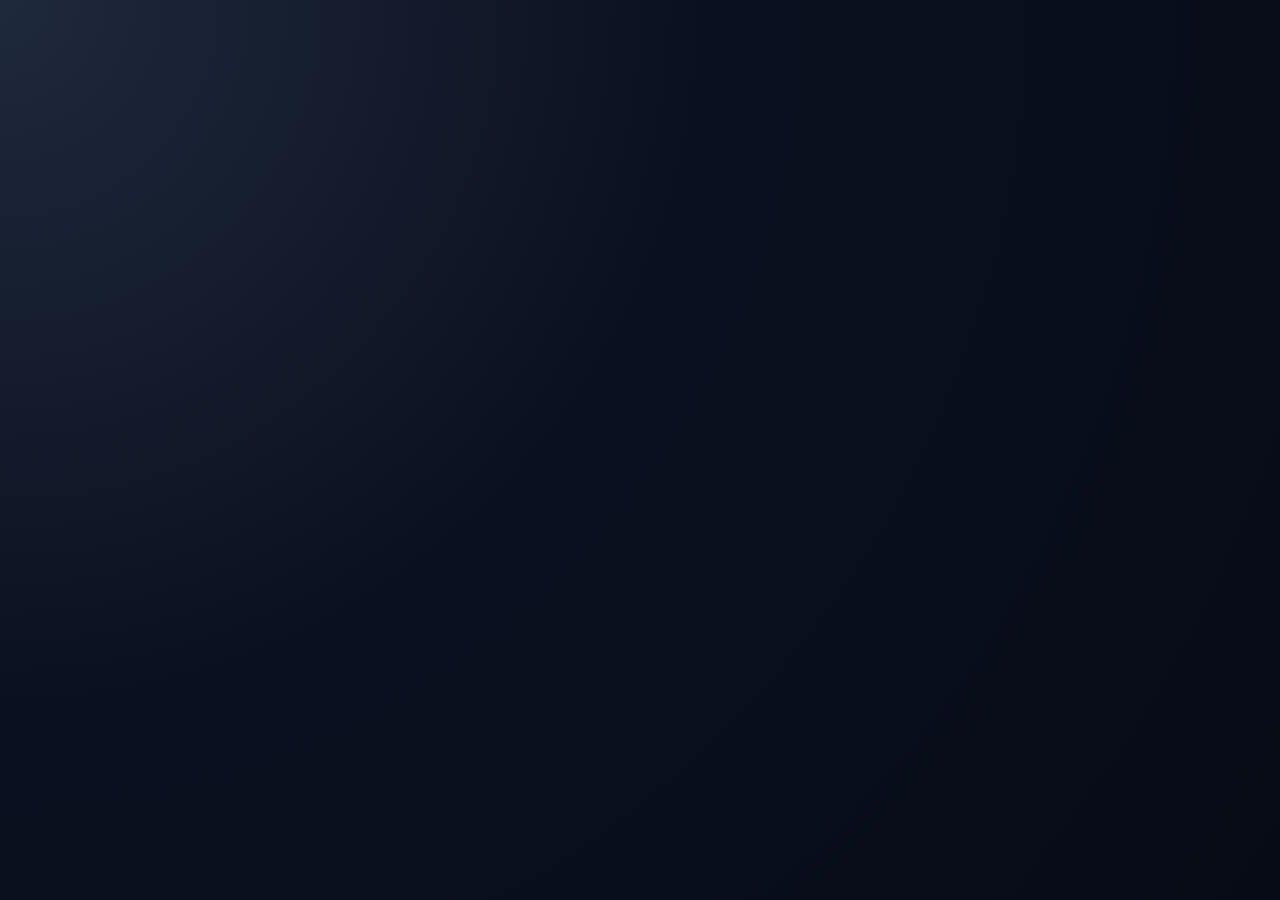
==== index.html @ 13d4f0c8 "Update index.html" ====
<!DOCTYPE html>
<html lang="en">
<head>
    <meta charset="UTF-8">
    <meta name="viewport" content="width=device-width, initial-scale=1.0">

    <title>Ethiopian Salary Calculator</title>

    <meta
        name="description"
        content="Calculate Ethiopian salary tax, deductions and estimated take-home pay."
    >

    <style>
        * {
            box-sizing: border-box;
            margin: 0;
            padding: 0;
        }

        :root {
            --primary: #123c69;
            --primary-dark: #0b2948;
            --accent: #16a085;
            --background: #f4f7fb;
            --card: #ffffff;
            --text: #172033;
            --muted: #6b7280;
            --border: #e5eaf0;
            --danger: #dc2626;
        }

        body {
            font-family:
                Inter,
                -apple-system,
                BlinkMacSystemFont,
                "Segoe UI",
                Arial,
                sans-serif;

            background: var(--background);
            color: var(--text);
            min-height: 100vh;
        }

        /* HEADER */

        header {
            background:
                linear-gradient(
                    135deg,
                    var(--primary-dark),
                    var(--primary)
                );

            color: white;
            padding: 22px 20px;
        }

        .header-content {
            max-width: 1050px;
            margin: auto;

            display: flex;
            justify-content: space-between;
            align-items: center;
        }

        .brand {
            display: flex;
            align-items: center;
            gap: 12px;
        }

        .logo {
            width: 46px;
            height: 46px;

            background: rgba(255,255,255,0.15);
            border: 1px solid rgba(255,255,255,0.25);

            border-radius: 12px;

            display: flex;
            align-items: center;
            justify-content: center;

            font-size: 23px;
        }

        .brand h1 {
            font-size: 20px;
            font-weight: 700;
        }

        .brand p {
            font-size: 12px;
            opacity: 0.75;
            margin-top: 2px;
        }

        .country {
            font-size: 14px;
            opacity: 0.9;
        }

        /* HERO */

        .hero {
            max-width: 1050px;
            margin: 0 auto;
            padding: 48px 20px 25px;
        }

        .hero h2 {
            font-size: clamp(28px, 5vw, 44px);
            line-height: 1.1;
            margin-bottom: 14px;
            color: var(--primary-dark);
        }

        .hero p {
            max-width: 650px;
            color: var(--muted);
            font-size: 16px;
            line-height: 1.6;
        }

        /* MAIN */

        .main {
            max-width: 1050px;
            margin: 0 auto;
            padding: 10px 20px 50px;

            display: grid;
            grid-template-columns: 1fr 1fr;
            gap: 25px;
        }

        .card {
            background: var(--card);
            border: 1px solid var(--border);
            border-radius: 18px;

            padding: 28px;

            box-shadow:
                0 10px 30px rgba(18, 60, 105, 0.07);
        }

        .card-title {
            font-size: 20px;
            font-weight: 700;
            color: var(--primary-dark);
            margin-bottom: 6px;
        }

        .card-description {
            font-size: 13px;
            color: var(--muted);
            margin-bottom: 25px;
        }

        /* FORM */

        .field {
            margin-bottom: 19px;
        }

        label {
            display: block;
            font-size: 14px;
            font-weight: 600;
            margin-bottom: 8px;
        }

        .input-wrapper {
            position: relative;
        }

        input {
            width: 100%;
            padding: 15px 65px 15px 15px;

            border: 1px solid #d6dce5;
            border-radius: 10px;

            font-size: 16px;
            color: var(--text);

            outline: none;
            background: #fbfcfe;

            transition: 0.2s;
        }

        input:focus {
            border-color: var(--primary);

            box-shadow:
                0 0 0 3px rgba(18, 60, 105, 0.1);

            background: white;
        }

        .currency {
            position: absolute;
            right: 14px;
            top: 50%;

            transform: translateY(-50%);

            color: var(--muted);
            font-size: 13px;
            font-weight: 600;
        }

        /* BUTTONS */

        .button-group {
            display: flex;
            gap: 10px;
            margin-top: 25px;
        }

        button {
            border: none;
            border-radius: 10px;

            padding: 14px 18px;

            font-size: 15px;
            font-weight: 700;

            cursor: pointer;

            transition:
                transform 0.15s,
                box-shadow 0.15s,
                background 0.15s;
        }

        .calculate {
            flex: 1;
            background: var(--primary);
            color: white;

            box-shadow:
                0 5px 15px rgba(18, 60, 105, 0.2);
        }

        .calculate:hover {
            background: var(--primary-dark);
            transform: translateY(-1px);
        }

        .reset {
            background: #eef1f5;
            color: #374151;
        }

        .reset:hover {
            background: #e2e6eb;
        }

        /* RESULTS */

        .result-card {
            min-height: 100%;
        }

        .result-placeholder {
            min-height: 300px;

            display: flex;
            flex-direction: column;

            justify-content: center;
            align-items: center;

            text-align: center;

            color: var(--muted);
        }

        .placeholder-icon {
            width: 65px;
            height: 65px;

            border-radius: 50%;

            background: #eef4fa;

            display: flex;
            align-items: center;
            justify-content: center;

            font-size: 30px;

            margin-bottom: 15px;
        }

        .result-content {
            display: none;
        }

        .take-home {
            background:
                linear-gradient(
                    135deg,
                    #ecfdf5,
                    #f4fffb
                );

            border: 1px solid #c9f1df;

            border-radius: 14px;

            padding: 22px;

            margin-bottom: 22px;

            text-align: center;
        }

        .take-home-label {
            color: #087f5b;
            font-size: 13px;
            font-weight: 700;
            text-transform: uppercase;
            letter-spacing: 0.5px;
        }

        .take-home-value {
            color: #087f5b;
            font-size: clamp(30px, 5vw, 40px);
            font-weight: 800;

            margin-top: 7px;
        }

        .take-home-subtitle {
            color: #5b8b7b;
            font-size: 12px;
            margin-top: 5px;
        }

        .breakdown {
            border-top: 1px solid var(--border);
        }

        .row {
            display: flex;
            justify-content: space-between;
            gap: 15px;

            padding: 14px 0;

            border-bottom: 1px solid var(--border);

            font-size: 14px;
        }

        .row span:first-child {
            color: var(--muted);
        }

        .row strong {
            text-align: right;
        }

        .tax {
            color: #c2410c;
        }

        .deduction {
            color: #b91c1c;
        }

        /* TAX INFO */

        .tax-box {
            margin-top: 22px;

            padding: 17px;

            background: #f5f8fc;

            border-radius: 12px;

            border: 1px solid var(--border);
        }

        .tax-box h3 {
            font-size: 14px;
            margin-bottom: 10px;
            color: var(--primary-dark);
        }

        .tax-box p {
            font-size: 12px;
            color: var(--muted);
            line-height: 1.6;
            margin-bottom: 5px;
        }

        /* ERROR */

        .error {
            display: none;

            background: #fef2f2;
            border: 1px solid #fecaca;

            color: var(--danger);

            padding: 12px;
            border-radius: 9px;

            margin-top: 15px;

            font-size: 13px;
        }

        /* FOOTER */

        footer {
            background: var(--primary-dark);
            color: white;

            padding: 30px 20px;

            text-align: center;
        }

        footer strong {
            font-size: 15px;
        }

        footer p {
            color: rgba(255,255,255,0.65);
            font-size: 12px;
            margin-top: 7px;
        }

        .disclaimer {
            max-width: 700px;
            margin: 15px auto 0;

            font-size: 11px;
            color: rgba(255,255,255,0.5);
            line-height: 1.5;
        }

        /* RESPONSIVE */

        @media (max-width: 760px) {

            .header-content {
                align-items: flex-start;
            }

            .country {
                display: none;
            }

            .hero {
                padding-top: 35px;
            }

            .main {
                grid-template-columns: 1fr;
            }

            .card {
                padding: 22px;
            }
        }

        @media (max-width: 450px) {

            .brand h1 {
                font-size: 17px;
            }

            .brand p {
                font-size: 11px;
            }

            .button-group {
                flex-direction: column;
            }

            .reset {
                width: 100%;
            }
        }

        /* ANIMATION */

        .result-content.show {
            animation: fadeIn 0.35s ease;
        }

        @keyframes fadeIn {
            from {
                opacity: 0;
                transform: translateY(8px);
            }

            to {
                opacity: 1;
                transform: translateY(0);
            }
        }

/* ===== DARK MODERN DESIGN ===== */

:root {
    --primary: #6366f1;
    --primary-dark: #4f46e5;
    --accent: #22c55e;
    --background: #0b1020;
    --card: #151b2e;
    --text: #f8fafc;
    --muted: #94a3b8;
    --border: #29324a;
    --danger: #f87171;
}

body {
    background:
        radial-gradient(circle at top left, #1e293b 0, #0b1020 45%, #070b16 100%);
    color: var(--text);
}

header {
    background: rgba(10, 15, 30, 0.9);
    border-bottom: 1px solid #29324a;
    backdrop-filter: blur(12px);
}

.logo {
    background: linear-gradient(135deg, #6366f1, #22c55e);
    border: none;
    box-shadow: 0 8px 25px rgba(99, 102, 241, 0.3);
}

.hero h2 {
    color: #f8fafc;
}

.hero p {
    color: #94a3b8;
}

.card {
    background: rgba(21, 27, 46, 0.92);
    border: 1px solid #29324a;
    box-shadow: 0 20px 50px rgba(0, 0, 0, 0.3);
    backdrop-filter: blur(12px);
}

.card-title {
    color: #f8fafc;
}

.card-description {
    color: #94a3b8;
}

label {
    color: #e2e8f0;
}

input {
    background: #0f172a;
    color: #f8fafc;
    border: 1px solid #334155;
}

input::placeholder {
    color: #64748b;
}

input:focus {
    background: #111827;
    border-color: #6366f1;
    box-shadow: 0 0 0 3px rgba(99, 102, 241, 0.2);
}

.currency {
    color: #94a3b8;
}

.calculate {
    background: linear-gradient(135deg, #6366f1, #4f46e5);
    box-shadow: 0 8px 25px rgba(99, 102, 241, 0.3);
}

.calculate:hover {
    background: linear-gradient(135deg, #818cf8, #6366f1);
}

.reset {
    background: #252d42;
    color: #e2e8f0;
}

.reset:hover {
    background: #334155;
}

.placeholder-icon {
    background: #202941;
}

.result-placeholder {
    color: #94a3b8;
}

.take-home {
    background: linear-gradient(135deg, #052e1a, #0f3d2a);
    border: 1px solid #166534;
}

.take-home-label,
.take-home-value {
    color: #4ade80;
}

.take-home-subtitle {
    color: #86efac;
}

.breakdown {
    border-color: #29324a;
}

.row {
    border-color: #29324a;
}

.row span:first-child {
    color: #94a3b8;
}

.row strong {
    color: #f8fafc;
}

.tax {
    color: #fb923c;
}

.deduction {
    color: #f87171;
}

.tax-box {
    background: #0f172a;
    border-color: #29324a;
}

.tax-box h3 {
    color: #e2e8f0;
}

.tax-box p {
    color: #94a3b8;
}

footer {
    background: #070b16;
    border-top: 1px solid #29324a;
}

footer p {
    color: #64748b;
}

.disclaimer {
    color: #475569;
}</head>

<body>

<header>

    <div class="header-content">

        <div class="brand">

            <div class="logo">
                🇪🇹
            </div>

            <div>
                <h1>Ethiopian Salary Calculator</h1>
                <p>Understand your salary. Know your take-home pay.</p>
            </div>

        </div>

        <div class="country">
            Ethiopia • ETB
        </div>

    </div>

</header>


<section class="hero">

    <h2>
        Calculate your<br>
        take-home salary.
    </h2>

    <p>
        Enter your monthly salary and deductions to estimate
        your Ethiopian employment income tax and net salary.
    </p>

</section>


<main class="main">

    <!-- CALCULATOR -->

    <section class="card">

        <div class="card-title">
            Salary details
        </div>

        <div class="card-description">
            Enter your monthly income below.
        </div>


        <div class="field">

            <label for="salary">
                Gross monthly salary
            </label>

            <div class="input-wrapper">

                <input
                    id="salary"
                    type="number"
                    min="0"
                    step="0.01"
                    placeholder="e.g. 12,000"
                >

                <span class="currency">
                    ETB
                </span>

            </div>

        </div>


        <div class="field">

            <label for="otherIncome">
                Other taxable income
            </label>

            <div class="input-wrapper">

                <input
                    id="otherIncome"
                    type="number"
                    min="0"
                    step="0.01"
                    placeholder="e.g. 0"
                >

                <span class="currency">
                    ETB
                </span>

            </div>

        </div>


        <div class="field">

            <label for="otherDeductions">
                Other deductions
            </label>

            <div class="input-wrapper">

                <input
                    id="otherDeductions"
                    type="number"
                    min="0"
                    step="0.01"
                    placeholder="e.g. 500"
                >

                <span class="currency">
                    ETB
                </span>

            </div>

        </div>


        <div class="error" id="error">
            Please enter valid amounts. Values cannot be negative.
        </div>


        <div class="button-group">

            <button
                class="calculate"
                onclick="calculateSalary()"
            >
                Calculate salary
            </button>

            <button
                class="reset"
                onclick="resetCalculator()"
            >
                Reset
            </button>

        </div>

    </section>


    <!-- RESULTS -->

    <section class="card result-card">

        <div class="card-title">
            Your results
        </div>

        <div class="card-description">
            Your estimated monthly salary breakdown.
        </div>


        <div
            class="result-placeholder"
            id="placeholder"
        >

            <div class="placeholder-icon">
                🧮
            </div>

            <strong>
                Your results will appear here
            </strong>

            <p style="font-size:13px; margin-top:6px;">
                Enter your salary and click Calculate.
            </p>

        </div>


        <div
            class="result-content"
            id="result"
        >

            <div class="take-home">

                <div class="take-home-label">
                    Estimated take-home salary
                </div>

                <div
                    class="take-home-value"
                    id="takeHome"
                >
                    0.00 ETB
                </div>

                <div class="take-home-subtitle">
                    Amount after estimated tax and deductions
                </div>

            </div>


            <div class="breakdown">

                <div class="row">
                    <span>Gross salary</span>
                    <strong id="grossResult">
                        0.00 ETB
                    </strong>
                </div>

                <div class="row">
                    <span>Other taxable income</span>
                    <strong id="otherIncomeResult">
                        0.00 ETB
                    </strong>
                </div>

                <div class="row">
                    <span>Total taxable income</span>
                    <strong id="taxableResult">
                        0.00 ETB
                    </strong>
                </div>

                <div class="row">
                    <span>Income tax</span>
                    <strong
                        class="tax"
                        id="taxResult"
                    >
                        0.00 ETB
                    </strong>
                </div>

                <div class="row">
                    <span>Other deductions</span>
                    <strong
                        class="deduction"
                        id="otherDeductionsResult"
                    >
                        0.00 ETB
                    </strong>
                </div>

                <div class="row">
                    <span>Total deductions</span>
                    <strong
                        class="deduction"
                        id="totalDeductionsResult"
                    >
                        0.00 ETB
                    </strong>
                </div>

            </div>


            <div class="tax-box">

                <h3>
                    Tax calculation
                </h3>

                <p id="taxBracket">
                    Tax bracket: -
                </p>

                <p id="taxRate">
                    Marginal tax rate: -
                </p>

                <p id="taxFormula">
                    Formula: -
                </p>

            </div>

        </div>

    </section>

</main>


<footer>

    <strong>
        🇪🇹 Ethiopian Salary Calculator
    </strong>

    <p>
        A simple tool for understanding your estimated salary.
    </p>

    <div class="disclaimer">
        This calculator provides an estimate for informational purposes.
        Actual payroll calculations may vary depending on applicable
        employment, tax, pension and other deductions.
    </div>

</footer>


<script>

function calculateSalary() {

    const salary =
        Number(document.getElementById("salary").value);

    const otherIncome =
        Number(document.getElementById("otherIncome").value || 0);

    const otherDeductions =
        Number(document.getElementById("otherDeductions").value || 0);


    if (
        !Number.isFinite(salary) ||
        !Number.isFinite(otherIncome) ||
        !Number.isFinite(otherDeductions) ||
        salary < 0 ||
        otherIncome < 0 ||
        otherDeductions < 0
    ) {

        document.getElementById("error").style.display = "block";

        return;
    }


    document.getElementById("error").style.display = "none";


    const taxableIncome =
        salary + otherIncome;


    const taxDetails =
        calculateEthiopianTax(taxableIncome);


    const tax =
        taxDetails.tax;


    const totalDeductions =
        tax + otherDeductions;


    const takeHome =
        taxableIncome - totalDeductions;


    document.getElementById("grossResult").textContent =
        formatETB(salary);

    document.getElementById("otherIncomeResult").textContent =
        formatETB(otherIncome);

    document.getElementById("taxableResult").textContent =
        formatETB(taxableIncome);

    document.getElementById("taxResult").textContent =
        formatETB(tax);

    document.getElementById("otherDeductionsResult").textContent =
        formatETB(otherDeductions);

    document.getElementById("totalDeductionsResult").textContent =
        formatETB(totalDeductions);

    document.getElementById("takeHome").textContent =
        formatETB(takeHome);


    document.getElementById("taxBracket").textContent =
        "Tax bracket: " + taxDetails.bracket;

    document.getElementById("taxRate").textContent =
        "Marginal tax rate: " + taxDetails.rate + "%";

    document.getElementById("taxFormula").textContent =
        "Formula: " + taxDetails.formula;


    document.getElementById("placeholder").style.display =
        "none";


    const result =
        document.getElementById("result");

    result.style.display = "block";

    result.classList.remove("show");

    void result.offsetWidth;

    result.classList.add("show");
}


function resetCalculator() {

    document.getElementById("salary").value = "";

    document.getElementById("otherIncome").value = "";

    document.getElementById("otherDeductions").value = "";

    document.getElementById("error").style.display = "none";

    document.getElementById("result").style.display = "none";

    document.getElementById("placeholder").style.display =
        "flex";
}


function calculateEthiopianTax(income) {

    let tax = 0;
    let rate = 0;
    let deduction = 0;
    let bracket = "";


    if (income <= 2000) {

        rate = 0;
        deduction = 0;
        bracket = "0 – 2,000 ETB";

    }

    else if (income <= 4000) {

        rate = 15;
        deduction = 300;
        bracket = "2,001 – 4,000 ETB";

    }

    else if (income <= 7000) {

        rate = 20;
        deduction = 500;
        bracket = "4,001 – 7,000 ETB";

    }

    else if (income <= 10000) {

        rate = 25;
        deduction = 850;
        bracket = "7,001 – 10,000 ETB";

    }

    else if (income <= 14000) {

        rate = 30;
        deduction = 1350;
        bracket = "10,001 – 14,000 ETB";

    }

    else {

        rate = 35;
        deduction = 2050;
        bracket = "Over 14,000 ETB";

    }


    tax =
        (income * rate / 100) - deduction;


    if (tax < 0) {
        tax = 0;
    }


    const formula =
        income.toFixed(2) +
        " × " +
        rate +
        "% - " +
        deduction.toFixed(2) +
        " = " +
        tax.toFixed(2) +
        " ETB";


    return {
        tax,
        rate,
        deduction,
        bracket,
        formula
    };
}


function formatETB(amount) {

    return amount.toLocaleString("en-US", {
        minimumFractionDigits: 2,
        maximumFractionDigits: 2
    }) + " ETB";

}

</script>

</body>
</html>
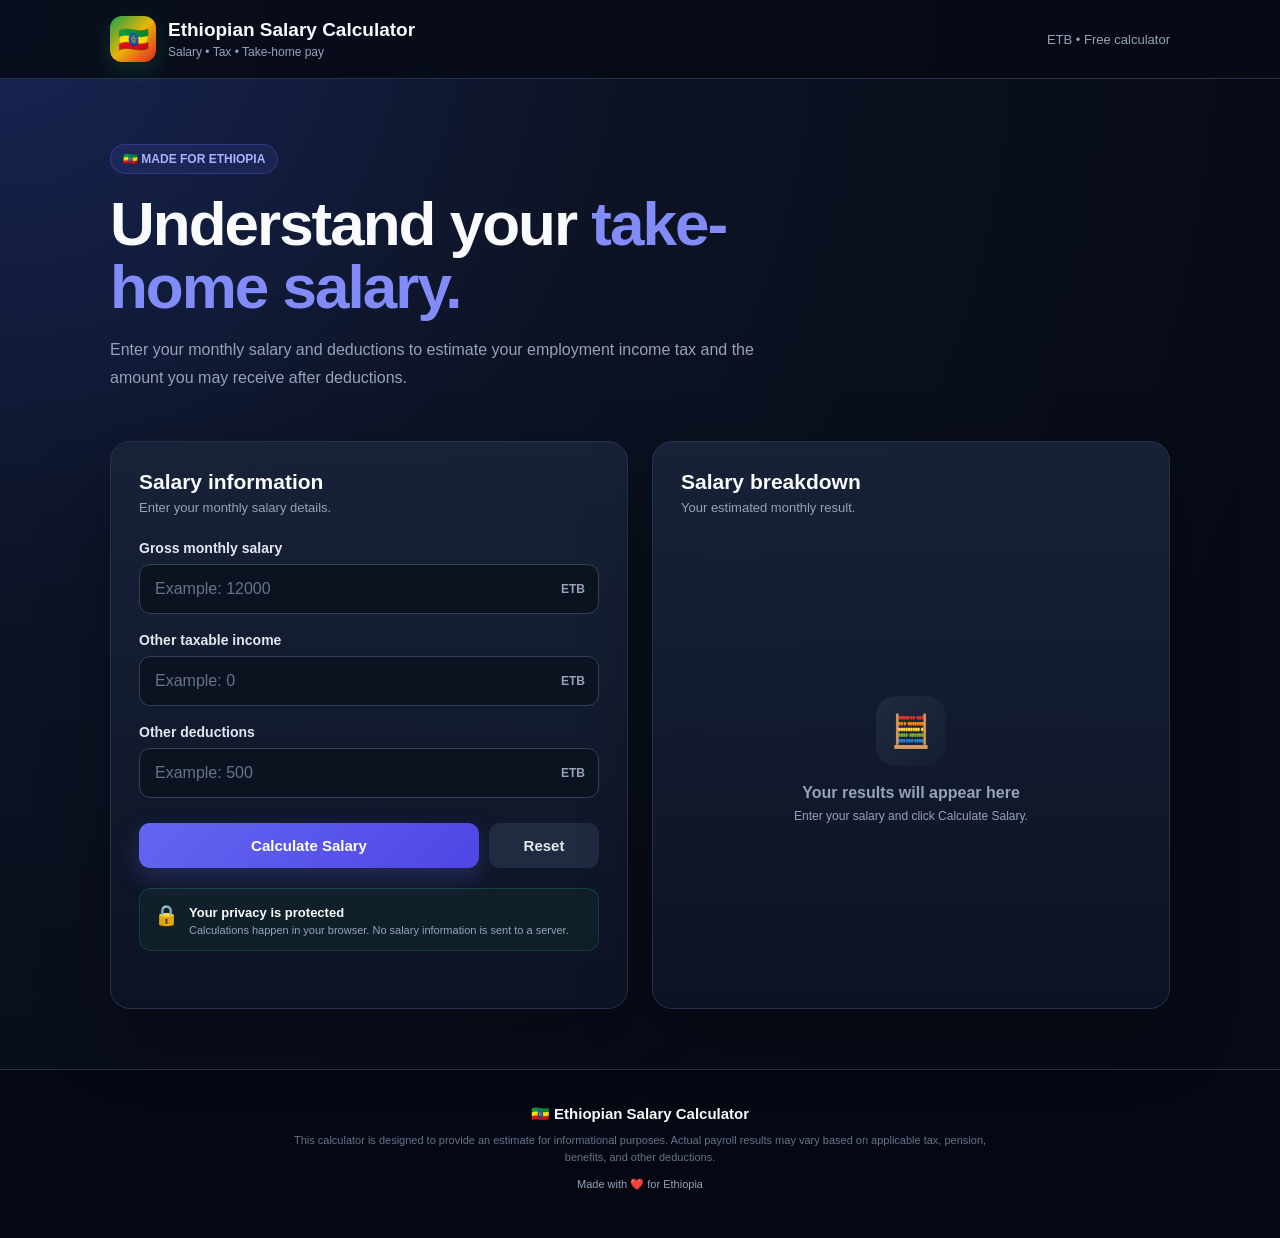
==== commit b35f172d: "Update index.html" ====
--- a/index.html
+++ b/index.html
@@ -8,10 +8,14 @@
 
     <meta
         name="description"
-        content="Calculate Ethiopian salary tax, deductions and estimated take-home pay."
+        content="Professional Ethiopian salary calculator for estimating income tax and take-home salary."
     >
 
     <style>
+        /* =========================
+           DARK MODERN DESIGN
+           ========================= */
+
         * {
             box-sizing: border-box;
             margin: 0;
@@ -19,48 +23,63 @@
         }
 
         :root {
-            --primary: #123c69;
-            --primary-dark: #0b2948;
-            --accent: #16a085;
-            --background: #f4f7fb;
-            --card: #ffffff;
-            --text: #172033;
-            --muted: #6b7280;
-            --border: #e5eaf0;
-            --danger: #dc2626;
+            --bg: #070b16;
+            --bg2: #0d1324;
+            --card: #121a2b;
+            --card2: #182238;
+            --border: #26324a;
+            --text: #f8fafc;
+            --muted: #94a3b8;
+            --primary: #6366f1;
+            --primary-hover: #818cf8;
+            --green: #22c55e;
+            --green-dark: #14532d;
+            --red: #f87171;
+            --orange: #fb923c;
+        }
+
+        html {
+            scroll-behavior: smooth;
         }
 
         body {
+            min-height: 100vh;
             font-family:
                 Inter,
-                -apple-system,
-                BlinkMacSystemFont,
-                "Segoe UI",
                 Arial,
+                Helvetica,
                 sans-serif;
 
-            background: var(--background);
             color: var(--text);
-            min-height: 100vh;
-        }
-
-        /* HEADER */
+
+            background:
+                radial-gradient(
+                    circle at top left,
+                    #172554 0%,
+                    var(--bg2) 35%,
+                    var(--bg) 75%
+                );
+        }
+
+        /* =========================
+           HEADER
+           ========================= */
 
         header {
-            background:
-                linear-gradient(
-                    135deg,
-                    var(--primary-dark),
-                    var(--primary)
-                );
-
-            color: white;
-            padding: 22px 20px;
-        }
-
-        .header-content {
-            max-width: 1050px;
+            position: sticky;
+            top: 0;
+            z-index: 1000;
+
+            background: rgba(7, 11, 22, 0.88);
+            backdrop-filter: blur(15px);
+
+            border-bottom: 1px solid var(--border);
+        }
+
+        .nav {
+            max-width: 1100px;
             margin: auto;
+            padding: 16px 20px;
 
             display: flex;
             justify-content: space-between;
@@ -73,279 +92,392 @@
             gap: 12px;
         }
 
-        .logo {
+        .flag {
             width: 46px;
             height: 46px;
 
-            background: rgba(255,255,255,0.15);
-            border: 1px solid rgba(255,255,255,0.25);
-
             border-radius: 12px;
 
             display: flex;
-            align-items: center;
-            justify-content: center;
-
-            font-size: 23px;
-        }
-
-        .brand h1 {
-            font-size: 20px;
-            font-weight: 700;
-        }
-
-        .brand p {
-            font-size: 12px;
-            opacity: 0.75;
-            margin-top: 2px;
-        }
-
-        .country {
-            font-size: 14px;
-            opacity: 0.9;
-        }
-
-        /* HERO */
-
-        .hero {
-            max-width: 1050px;
-            margin: 0 auto;
-            padding: 48px 20px 25px;
-        }
-
-        .hero h2 {
-            font-size: clamp(28px, 5vw, 44px);
-            line-height: 1.1;
-            margin-bottom: 14px;
-            color: var(--primary-dark);
-        }
-
-        .hero p {
-            max-width: 650px;
-            color: var(--muted);
-            font-size: 16px;
-            line-height: 1.6;
-        }
-
-        /* MAIN */
-
-        .main {
-            max-width: 1050px;
-            margin: 0 auto;
-            padding: 10px 20px 50px;
-
-            display: grid;
-            grid-template-columns: 1fr 1fr;
-            gap: 25px;
-        }
-
-        .card {
-            background: var(--card);
-            border: 1px solid var(--border);
-            border-radius: 18px;
-
-            padding: 28px;
-
-            box-shadow:
-                0 10px 30px rgba(18, 60, 105, 0.07);
-        }
-
-        .card-title {
-            font-size: 20px;
-            font-weight: 700;
-            color: var(--primary-dark);
-            margin-bottom: 6px;
-        }
-
-        .card-description {
-            font-size: 13px;
-            color: var(--muted);
-            margin-bottom: 25px;
-        }
-
-        /* FORM */
-
-        .field {
-            margin-bottom: 19px;
-        }
-
-        label {
-            display: block;
-            font-size: 14px;
-            font-weight: 600;
-            margin-bottom: 8px;
-        }
-
-        .input-wrapper {
-            position: relative;
-        }
-
-        input {
-            width: 100%;
-            padding: 15px 65px 15px 15px;
-
-            border: 1px solid #d6dce5;
-            border-radius: 10px;
-
-            font-size: 16px;
-            color: var(--text);
-
-            outline: none;
-            background: #fbfcfe;
-
-            transition: 0.2s;
-        }
-
-        input:focus {
-            border-color: var(--primary);
-
-            box-shadow:
-                0 0 0 3px rgba(18, 60, 105, 0.1);
-
-            background: white;
-        }
-
-        .currency {
-            position: absolute;
-            right: 14px;
-            top: 50%;
-
-            transform: translateY(-50%);
-
-            color: var(--muted);
-            font-size: 13px;
-            font-weight: 600;
-        }
-
-        /* BUTTONS */
-
-        .button-group {
-            display: flex;
-            gap: 10px;
-            margin-top: 25px;
-        }
-
-        button {
-            border: none;
-            border-radius: 10px;
-
-            padding: 14px 18px;
-
-            font-size: 15px;
-            font-weight: 700;
-
-            cursor: pointer;
-
-            transition:
-                transform 0.15s,
-                box-shadow 0.15s,
-                background 0.15s;
-        }
-
-        .calculate {
-            flex: 1;
-            background: var(--primary);
-            color: white;
-
-            box-shadow:
-                0 5px 15px rgba(18, 60, 105, 0.2);
-        }
-
-        .calculate:hover {
-            background: var(--primary-dark);
-            transform: translateY(-1px);
-        }
-
-        .reset {
-            background: #eef1f5;
-            color: #374151;
-        }
-
-        .reset:hover {
-            background: #e2e6eb;
-        }
-
-        /* RESULTS */
-
-        .result-card {
-            min-height: 100%;
-        }
-
-        .result-placeholder {
-            min-height: 300px;
-
-            display: flex;
-            flex-direction: column;
-
             justify-content: center;
             align-items: center;
 
-            text-align: center;
-
-            color: var(--muted);
-        }
-
-        .placeholder-icon {
-            width: 65px;
-            height: 65px;
-
-            border-radius: 50%;
-
-            background: #eef4fa;
-
-            display: flex;
-            align-items: center;
-            justify-content: center;
-
-            font-size: 30px;
-
-            margin-bottom: 15px;
-        }
-
-        .result-content {
-            display: none;
-        }
-
-        .take-home {
+            font-size: 25px;
+
             background:
                 linear-gradient(
                     135deg,
-                    #ecfdf5,
-                    #f4fffb
+                    #16a34a,
+                    #eab308,
+                    #dc2626
                 );
 
-            border: 1px solid #c9f1df;
-
-            border-radius: 14px;
-
-            padding: 22px;
+            box-shadow:
+                0 8px 25px rgba(34, 197, 94, 0.2);
+        }
+
+        .brand h1 {
+            font-size: 19px;
+            line-height: 1.2;
+        }
+
+        .brand p {
+            color: var(--muted);
+            font-size: 12px;
+            margin-top: 3px;
+        }
+
+        .nav-label {
+            color: var(--muted);
+            font-size: 13px;
+        }
+
+        /* =========================
+           HERO
+           ========================= */
+
+        .hero {
+            max-width: 1100px;
+            margin: auto;
+            padding: 65px 20px 35px;
+        }
+
+        .badge {
+            display: inline-block;
+
+            padding: 7px 12px;
+
+            border-radius: 999px;
+
+            background: rgba(99, 102, 241, 0.12);
+            border: 1px solid rgba(99, 102, 241, 0.3);
+
+            color: #a5b4fc;
+
+            font-size: 12px;
+            font-weight: 700;
+
+            margin-bottom: 18px;
+        }
+
+        .hero h2 {
+            max-width: 700px;
+
+            font-size: clamp(35px, 6vw, 62px);
+            line-height: 1.02;
+
+            letter-spacing: -2px;
+        }
+
+        .hero h2 span {
+            color: #818cf8;
+        }
+
+        .hero p {
+            max-width: 650px;
+
+            color: var(--muted);
+
+            font-size: 16px;
+            line-height: 1.7;
+
+            margin-top: 18px;
+        }
+
+        /* =========================
+           MAIN
+           ========================= */
+
+        .container {
+            max-width: 1100px;
+            margin: auto;
+            padding: 15px 20px 60px;
+
+            display: grid;
+            grid-template-columns: 1fr 1fr;
+
+            gap: 24px;
+        }
+
+        .card {
+            background:
+                linear-gradient(
+                    180deg,
+                    rgba(24, 34, 56, 0.96),
+                    rgba(13, 19, 36, 0.96)
+                );
+
+            border: 1px solid var(--border);
+
+            border-radius: 20px;
+
+            padding: 28px;
+
+            box-shadow:
+                0 25px 70px rgba(0, 0, 0, 0.3);
+        }
+
+        .card-header {
+            margin-bottom: 25px;
+        }
+
+        .card-header h3 {
+            font-size: 21px;
+        }
+
+        .card-header p {
+            color: var(--muted);
+            font-size: 13px;
+            margin-top: 6px;
+        }
+
+        /* =========================
+           FORM
+           ========================= */
+
+        .field {
+            margin-bottom: 18px;
+        }
+
+        label {
+            display: block;
+
+            color: #e2e8f0;
+
+            font-size: 14px;
+            font-weight: 700;
+
+            margin-bottom: 8px;
+        }
+
+        .input-box {
+            position: relative;
+        }
+
+        input {
+            width: 100%;
+
+            padding: 15px 60px 15px 15px;
+
+            border-radius: 11px;
+
+            border: 1px solid #334155;
+
+            background: #0b1220;
+
+            color: white;
+
+            font-size: 16px;
+
+            outline: none;
+
+            transition: 0.2s;
+        }
+
+        input::placeholder {
+            color: #64748b;
+        }
+
+        input:focus {
+            border-color: var(--primary);
+
+            box-shadow:
+                0 0 0 4px rgba(99, 102, 241, 0.12);
+        }
+
+        .currency {
+            position: absolute;
+
+            right: 14px;
+            top: 50%;
+
+            transform: translateY(-50%);
+
+            color: #94a3b8;
+
+            font-size: 12px;
+            font-weight: 700;
+        }
+
+        /* =========================
+           BUTTONS
+           ========================= */
+
+        .buttons {
+            display: grid;
+            grid-template-columns: 1fr 110px;
+            gap: 10px;
+
+            margin-top: 25px;
+        }
+
+        button {
+            border: none;
+
+            border-radius: 11px;
+
+            padding: 14px;
+
+            font-size: 15px;
+            font-weight: 700;
+
+            cursor: pointer;
+
+            transition: 0.2s;
+        }
+
+        .calculate {
+            color: white;
+
+            background:
+                linear-gradient(
+                    135deg,
+                    #6366f1,
+                    #4f46e5
+                );
+
+            box-shadow:
+                0 10px 25px rgba(99, 102, 241, 0.25);
+        }
+
+        .calculate:hover {
+            transform: translateY(-2px);
+
+            background:
+                linear-gradient(
+                    135deg,
+                    #818cf8,
+                    #6366f1
+                );
+        }
+
+        .reset {
+            color: #e2e8f0;
+
+            background: #202a40;
+        }
+
+        .reset:hover {
+            background: #2d3953;
+        }
+
+        /* =========================
+           ERROR
+           ========================= */
+
+        .error {
+            display: none;
+
+            margin-top: 15px;
+
+            padding: 12px;
+
+            border-radius: 10px;
+
+            background: rgba(127, 29, 29, 0.25);
+
+            border: 1px solid #7f1d1d;
+
+            color: #fca5a5;
+
+            font-size: 13px;
+        }
+
+        /* =========================
+           RESULT AREA
+           ========================= */
+
+        .empty {
+            min-height: 440px;
+
+            display: flex;
+            flex-direction: column;
+
+            justify-content: center;
+            align-items: center;
+
+            text-align: center;
+
+            color: var(--muted);
+        }
+
+        .empty-icon {
+            width: 70px;
+            height: 70px;
+
+            border-radius: 20px;
+
+            background:
+                linear-gradient(
+                    135deg,
+                    #202a40,
+                    #151d31
+                );
+
+            display: flex;
+            justify-content: center;
+            align-items: center;
+
+            font-size: 32px;
+
+            margin-bottom: 18px;
+        }
+
+        .result {
+            display: none;
+        }
+
+        .take-home {
+            padding: 25px;
+
+            border-radius: 16px;
+
+            background:
+                linear-gradient(
+                    135deg,
+                    #052e1a,
+                    #0f3d2a
+                );
+
+            border: 1px solid #166534;
+
+            text-align: center;
 
             margin-bottom: 22px;
-
-            text-align: center;
         }
 
         .take-home-label {
-            color: #087f5b;
-            font-size: 13px;
-            font-weight: 700;
+            color: #86efac;
+
             text-transform: uppercase;
-            letter-spacing: 0.5px;
+
+            font-size: 12px;
+            font-weight: 800;
+
+            letter-spacing: 1px;
         }
 
         .take-home-value {
-            color: #087f5b;
-            font-size: clamp(30px, 5vw, 40px);
-            font-weight: 800;
-
-            margin-top: 7px;
-        }
-
-        .take-home-subtitle {
-            color: #5b8b7b;
+            color: #4ade80;
+
+            font-size: clamp(32px, 5vw, 45px);
+
+            font-weight: 900;
+
+            margin-top: 8px;
+        }
+
+        .take-home-note {
+            color: #86efac;
+
             font-size: 12px;
+
             margin-top: 5px;
         }
+
+        /* =========================
+           BREAKDOWN
+           ========================= */
 
         .breakdown {
             border-top: 1px solid var(--border);
@@ -363,7 +495,7 @@
             font-size: 14px;
         }
 
-        .row span:first-child {
+        .row span {
             color: var(--muted);
         }
 
@@ -372,853 +504,903 @@
         }
 
         .tax {
-            color: #c2410c;
+            color: var(--orange) !important;
         }
 
         .deduction {
-            color: #b91c1c;
-        }
-
-        /* TAX INFO */
-
-        .tax-box {
-            margin-top: 22px;
-
-            padding: 17px;
-
-            background: #f5f8fc;
+            color: var(--red) !important;
+        }
+
+        .total {
+            color: #a5b4fc !important;
+        }
+
+        /* =========================
+           TAX DETAILS
+           ========================= */
+
+        .tax-info {
+            margin-top: 20px;
+
+            padding: 18px;
+
+            border-radius: 14px;
+
+            background: #0b1220;
+
+            border: 1px solid var(--border);
+        }
+
+        .tax-info h4 {
+            margin-bottom: 12px;
+
+            font-size: 14px;
+        }
+
+        .tax-info p {
+            color: var(--muted);
+
+            font-size: 12px;
+
+            line-height: 1.7;
+
+            margin-bottom: 4px;
+        }
+
+        /* =========================
+           PRIVACY
+           ========================= */
+
+        .privacy {
+            margin-top: 20px;
+
+            padding: 14px;
 
             border-radius: 12px;
 
-            border: 1px solid var(--border);
-        }
-
-        .tax-box h3 {
-            font-size: 14px;
-            margin-bottom: 10px;
-            color: var(--primary-dark);
-        }
-
-        .tax-box p {
-            font-size: 12px;
+            background: rgba(34, 197, 94, 0.06);
+
+            border: 1px solid rgba(34, 197, 94, 0.2);
+
+            display: flex;
+            gap: 10px;
+        }
+
+        .privacy-icon {
+            font-size: 20px;
+        }
+
+        .privacy strong {
+            font-size: 13px;
+        }
+
+        .privacy p {
             color: var(--muted);
+
+            font-size: 11px;
+
+            margin-top: 3px;
+        }
+
+        /* =========================
+           FOOTER
+           ========================= */
+
+        footer {
+            border-top: 1px solid var(--border);
+
+            background: #050812;
+
+            text-align: center;
+
+            padding: 35px 20px;
+        }
+
+        footer h3 {
+            font-size: 15px;
+        }
+
+        footer p {
+            color: #64748b;
+
+            font-size: 11px;
+
+            max-width: 700px;
+
+            margin: 9px auto;
+
             line-height: 1.6;
-            margin-bottom: 5px;
-        }
-
-        /* ERROR */
-
-        .error {
-            display: none;
-
-            background: #fef2f2;
-            border: 1px solid #fecaca;
-
-            color: var(--danger);
-
-            padding: 12px;
-            border-radius: 9px;
-
-            margin-top: 15px;
-
-            font-size: 13px;
-        }
-
-        /* FOOTER */
-
-        footer {
-            background: var(--primary-dark);
-            color: white;
-
-            padding: 30px 20px;
-
-            text-align: center;
-        }
-
-        footer strong {
-            font-size: 15px;
-        }
-
-        footer p {
-            color: rgba(255,255,255,0.65);
-            font-size: 12px;
-            margin-top: 7px;
-        }
-
-        .disclaimer {
-            max-width: 700px;
-            margin: 15px auto 0;
-
-            font-size: 11px;
-            color: rgba(255,255,255,0.5);
-            line-height: 1.5;
-        }
-
-        /* RESPONSIVE */
-
-        @media (max-width: 760px) {
-
-            .header-content {
-                align-items: flex-start;
-            }
-
-            .country {
+        }
+
+        .made {
+            color: #94a3b8 !important;
+        }
+
+        /* =========================
+           MOBILE
+           ========================= */
+
+        @media (max-width: 800px) {
+
+            .container {
+                grid-template-columns: 1fr;
+            }
+
+            .hero {
+                padding-top: 45px;
+            }
+
+            .nav-label {
                 display: none;
             }
+        }
+
+        @media (max-width: 480px) {
+
+            .container {
+                padding: 10px 14px 40px;
+            }
 
             .hero {
-                padding-top: 35px;
-            }
-
-            .main {
+                padding: 40px 14px 25px;
+            }
+
+            .card {
+                padding: 21px;
+            }
+
+            .buttons {
                 grid-template-columns: 1fr;
-            }
-
-            .card {
-                padding: 22px;
-            }
-        }
-
-        @media (max-width: 450px) {
-
-            .brand h1 {
-                font-size: 17px;
-            }
-
-            .brand p {
-                font-size: 11px;
-            }
-
-            .button-group {
-                flex-direction: column;
             }
 
             .reset {
                 width: 100%;
             }
         }
-
-        /* ANIMATION */
-
-        .result-content.show {
-            animation: fadeIn 0.35s ease;
-        }
-
-        @keyframes fadeIn {
-            from {
-                opacity: 0;
-                transform: translateY(8px);
-            }
-
-            to {
-                opacity: 1;
-                transform: translateY(0);
-            }
-        }
-
-/* ===== DARK MODERN DESIGN ===== */
-
-:root {
-    --primary: #6366f1;
-    --primary-dark: #4f46e5;
-    --accent: #22c55e;
-    --background: #0b1020;
-    --card: #151b2e;
-    --text: #f8fafc;
-    --muted: #94a3b8;
-    --border: #29324a;
-    --danger: #f87171;
-}
-
-body {
-    background:
-        radial-gradient(circle at top left, #1e293b 0, #0b1020 45%, #070b16 100%);
-    color: var(--text);
-}
-
-header {
-    background: rgba(10, 15, 30, 0.9);
-    border-bottom: 1px solid #29324a;
-    backdrop-filter: blur(12px);
-}
-
-.logo {
-    background: linear-gradient(135deg, #6366f1, #22c55e);
-    border: none;
-    box-shadow: 0 8px 25px rgba(99, 102, 241, 0.3);
-}
-
-.hero h2 {
-    color: #f8fafc;
-}
-
-.hero p {
-    color: #94a3b8;
-}
-
-.card {
-    background: rgba(21, 27, 46, 0.92);
-    border: 1px solid #29324a;
-    box-shadow: 0 20px 50px rgba(0, 0, 0, 0.3);
-    backdrop-filter: blur(12px);
-}
-
-.card-title {
-    color: #f8fafc;
-}
-
-.card-description {
-    color: #94a3b8;
-}
-
-label {
-    color: #e2e8f0;
-}
-
-input {
-    background: #0f172a;
-    color: #f8fafc;
-    border: 1px solid #334155;
-}
-
-input::placeholder {
-    color: #64748b;
-}
-
-input:focus {
-    background: #111827;
-    border-color: #6366f1;
-    box-shadow: 0 0 0 3px rgba(99, 102, 241, 0.2);
-}
-
-.currency {
-    color: #94a3b8;
-}
-
-.calculate {
-    background: linear-gradient(135deg, #6366f1, #4f46e5);
-    box-shadow: 0 8px 25px rgba(99, 102, 241, 0.3);
-}
-
-.calculate:hover {
-    background: linear-gradient(135deg, #818cf8, #6366f1);
-}
-
-.reset {
-    background: #252d42;
-    color: #e2e8f0;
-}
-
-.reset:hover {
-    background: #334155;
-}
-
-.placeholder-icon {
-    background: #202941;
-}
-
-.result-placeholder {
-    color: #94a3b8;
-}
-
-.take-home {
-    background: linear-gradient(135deg, #052e1a, #0f3d2a);
-    border: 1px solid #166534;
-}
-
-.take-home-label,
-.take-home-value {
-    color: #4ade80;
-}
-
-.take-home-subtitle {
-    color: #86efac;
-}
-
-.breakdown {
-    border-color: #29324a;
-}
-
-.row {
-    border-color: #29324a;
-}
-
-.row span:first-child {
-    color: #94a3b8;
-}
-
-.row strong {
-    color: #f8fafc;
-}
-
-.tax {
-    color: #fb923c;
-}
-
-.deduction {
-    color: #f87171;
-}
-
-.tax-box {
-    background: #0f172a;
-    border-color: #29324a;
-}
-
-.tax-box h3 {
-    color: #e2e8f0;
-}
-
-.tax-box p {
-    color: #94a3b8;
-}
-
-footer {
-    background: #070b16;
-    border-top: 1px solid #29324a;
-}
-
-footer p {
-    color: #64748b;
-}
-
-.disclaimer {
-    color: #475569;
-}</head>
+    </style>
+</head>
+
 
 <body>
 
-<header>
-
-    <div class="header-content">
-
-        <div class="brand">
-
-            <div class="logo">
-                🇪🇹
+    <!-- =========================
+         HEADER
+         ========================= -->
+
+    <header>
+
+        <div class="nav">
+
+            <div class="brand">
+
+                <div class="flag">
+                    🇪🇹
+                </div>
+
+                <div>
+                    <h1>Ethiopian Salary Calculator</h1>
+
+                    <p>
+                        Salary • Tax • Take-home pay
+                    </p>
+                </div>
+
             </div>
 
-            <div>
-                <h1>Ethiopian Salary Calculator</h1>
-                <p>Understand your salary. Know your take-home pay.</p>
+            <div class="nav-label">
+                ETB • Free calculator
             </div>
 
         </div>
 
-        <div class="country">
-            Ethiopia • ETB
+    </header>
+
+
+    <!-- =========================
+         HERO
+         ========================= -->
+
+    <section class="hero">
+
+        <div class="badge">
+            🇪🇹 MADE FOR ETHIOPIA
         </div>
 
-    </div>
-
-</header>
-
-
-<section class="hero">
-
-    <h2>
-        Calculate your<br>
-        take-home salary.
-    </h2>
-
-    <p>
-        Enter your monthly salary and deductions to estimate
-        your Ethiopian employment income tax and net salary.
-    </p>
-
-</section>
-
-
-<main class="main">
-
-    <!-- CALCULATOR -->
-
-    <section class="card">
-
-        <div class="card-title">
-            Salary details
-        </div>
-
-        <div class="card-description">
-            Enter your monthly income below.
-        </div>
-
-
-        <div class="field">
-
-            <label for="salary">
-                Gross monthly salary
-            </label>
-
-            <div class="input-wrapper">
-
-                <input
-                    id="salary"
-                    type="number"
-                    min="0"
-                    step="0.01"
-                    placeholder="e.g. 12,000"
+        <h2>
+            Understand your
+            <span>take-home salary.</span>
+        </h2>
+
+        <p>
+            Enter your monthly salary and deductions to estimate
+            your employment income tax and the amount you may
+            receive after deductions.
+        </p>
+
+    </section>
+
+
+    <!-- =========================
+         MAIN
+         ========================= -->
+
+    <main class="container">
+
+
+        <!-- CALCULATOR CARD -->
+
+        <section class="card">
+
+            <div class="card-header">
+
+                <h3>
+                    Salary information
+                </h3>
+
+                <p>
+                    Enter your monthly salary details.
+                </p>
+
+            </div>
+
+
+            <!-- GROSS SALARY -->
+
+            <div class="field">
+
+                <label for="salary">
+                    Gross monthly salary
+                </label>
+
+                <div class="input-box">
+
+                    <input
+                        id="salary"
+                        type="number"
+                        min="0"
+                        step="0.01"
+                        placeholder="Example: 12000"
+                    >
+
+                    <span class="currency">
+                        ETB
+                    </span>
+
+                </div>
+
+            </div>
+
+
+            <!-- OTHER INCOME -->
+
+            <div class="field">
+
+                <label for="otherIncome">
+                    Other taxable income
+                </label>
+
+                <div class="input-box">
+
+                    <input
+                        id="otherIncome"
+                        type="number"
+                        min="0"
+                        step="0.01"
+                        placeholder="Example: 0"
+                    >
+
+                    <span class="currency">
+                        ETB
+                    </span>
+
+                </div>
+
+            </div>
+
+
+            <!-- OTHER DEDUCTIONS -->
+
+            <div class="field">
+
+                <label for="otherDeductions">
+                    Other deductions
+                </label>
+
+                <div class="input-box">
+
+                    <input
+                        id="otherDeductions"
+                        type="number"
+                        min="0"
+                        step="0.01"
+                        placeholder="Example: 500"
+                    >
+
+                    <span class="currency">
+                        ETB
+                    </span>
+
+                </div>
+
+            </div>
+
+
+            <div
+                class="error"
+                id="error"
+            >
+                Please enter valid amounts. Values cannot be negative.
+            </div>
+
+
+            <!-- BUTTONS -->
+
+            <div class="buttons">
+
+                <button
+                    class="calculate"
+                    onclick="calculateSalary()"
                 >
-
-                <span class="currency">
-                    ETB
-                </span>
+                    Calculate Salary
+                </button>
+
+                <button
+                    class="reset"
+                    onclick="resetCalculator()"
+                >
+                    Reset
+                </button>
 
             </div>
 
-        </div>
-
-
-        <div class="field">
-
-            <label for="otherIncome">
-                Other taxable income
-            </label>
-
-            <div class="input-wrapper">
-
-                <input
-                    id="otherIncome"
-                    type="number"
-                    min="0"
-                    step="0.01"
-                    placeholder="e.g. 0"
-                >
-
-                <span class="currency">
-                    ETB
-                </span>
+
+            <!-- PRIVACY -->
+
+            <div class="privacy">
+
+                <div class="privacy-icon">
+                    🔒
+                </div>
+
+                <div>
+
+                    <strong>
+                        Your privacy is protected
+                    </strong>
+
+                    <p>
+                        Calculations happen in your browser.
+                        No salary information is sent to a server.
+                    </p>
+
+                </div>
 
             </div>
 
-        </div>
-
-
-        <div class="field">
-
-            <label for="otherDeductions">
-                Other deductions
-            </label>
-
-            <div class="input-wrapper">
-
-                <input
-                    id="otherDeductions"
-                    type="number"
-                    min="0"
-                    step="0.01"
-                    placeholder="e.g. 500"
-                >
-
-                <span class="currency">
-                    ETB
-                </span>
+        </section>
+
+
+        <!-- RESULTS CARD -->
+
+        <section class="card">
+
+            <div class="card-header">
+
+                <h3>
+                    Salary breakdown
+                </h3>
+
+                <p>
+                    Your estimated monthly result.
+                </p>
 
             </div>
 
-        </div>
-
-
-        <div class="error" id="error">
-            Please enter valid amounts. Values cannot be negative.
-        </div>
-
-
-        <div class="button-group">
-
-            <button
-                class="calculate"
-                onclick="calculateSalary()"
+
+            <!-- EMPTY STATE -->
+
+            <div
+                class="empty"
+                id="emptyState"
             >
-                Calculate salary
-            </button>
-
-            <button
-                class="reset"
-                onclick="resetCalculator()"
+
+                <div class="empty-icon">
+                    🧮
+                </div>
+
+                <strong>
+                    Your results will appear here
+                </strong>
+
+                <p style="margin-top: 7px; font-size: 12px;">
+                    Enter your salary and click
+                    Calculate Salary.
+                </p>
+
+            </div>
+
+
+            <!-- RESULTS -->
+
+            <div
+                class="result"
+                id="result"
             >
-                Reset
-            </button>
-
-        </div>
-
-    </section>
-
-
-    <!-- RESULTS -->
-
-    <section class="card result-card">
-
-        <div class="card-title">
-            Your results
-        </div>
-
-        <div class="card-description">
-            Your estimated monthly salary breakdown.
-        </div>
-
-
-        <div
-            class="result-placeholder"
-            id="placeholder"
-        >
-
-            <div class="placeholder-icon">
-                🧮
-            </div>
-
-            <strong>
-                Your results will appear here
-            </strong>
-
-            <p style="font-size:13px; margin-top:6px;">
-                Enter your salary and click Calculate.
-            </p>
-
-        </div>
-
-
-        <div
-            class="result-content"
-            id="result"
-        >
-
-            <div class="take-home">
-
-                <div class="take-home-label">
-                    Estimated take-home salary
-                </div>
-
-                <div
-                    class="take-home-value"
-                    id="takeHome"
-                >
-                    0.00 ETB
-                </div>
-
-                <div class="take-home-subtitle">
-                    Amount after estimated tax and deductions
-                </div>
-
-            </div>
-
-
-            <div class="breakdown">
-
-                <div class="row">
-                    <span>Gross salary</span>
-                    <strong id="grossResult">
-                        0.00 ETB
-                    </strong>
-                </div>
-
-                <div class="row">
-                    <span>Other taxable income</span>
-                    <strong id="otherIncomeResult">
-                        0.00 ETB
-                    </strong>
-                </div>
-
-                <div class="row">
-                    <span>Total taxable income</span>
-                    <strong id="taxableResult">
-                        0.00 ETB
-                    </strong>
-                </div>
-
-                <div class="row">
-                    <span>Income tax</span>
-                    <strong
-                        class="tax"
-                        id="taxResult"
+
+                <!-- TAKE HOME -->
+
+                <div class="take-home">
+
+                    <div class="take-home-label">
+                        Estimated take-home salary
+                    </div>
+
+                    <div
+                        class="take-home-value"
+                        id="takeHome"
                     >
                         0.00 ETB
-                    </strong>
+                    </div>
+
+                    <div class="take-home-note">
+                        After estimated tax and deductions
+                    </div>
+
                 </div>
 
-                <div class="row">
-                    <span>Other deductions</span>
-                    <strong
-                        class="deduction"
-                        id="otherDeductionsResult"
-                    >
-                        0.00 ETB
-                    </strong>
+
+                <!-- BREAKDOWN -->
+
+                <div class="breakdown">
+
+                    <div class="row">
+                        <span>
+                            Gross salary
+                        </span>
+
+                        <strong id="grossResult">
+                            0.00 ETB
+                        </strong>
+                    </div>
+
+
+                    <div class="row">
+                        <span>
+                            Other taxable income
+                        </span>
+
+                        <strong id="otherIncomeResult">
+                            0.00 ETB
+                        </strong>
+                    </div>
+
+
+                    <div class="row">
+                        <span>
+                            Total taxable income
+                        </span>
+
+                        <strong
+                            class="total"
+                            id="taxableResult"
+                        >
+                            0.00 ETB
+                        </strong>
+                    </div>
+
+
+                    <div class="row">
+                        <span>
+                            Income tax
+                        </span>
+
+                        <strong
+                            class="tax"
+                            id="taxResult"
+                        >
+                            0.00 ETB
+                        </strong>
+                    </div>
+
+
+                    <div class="row">
+                        <span>
+                            Other deductions
+                        </span>
+
+                        <strong
+                            class="deduction"
+                            id="otherDeductionsResult"
+                        >
+                            0.00 ETB
+                        </strong>
+                    </div>
+
+
+                    <div class="row">
+                        <span>
+                            Total deductions
+                        </span>
+
+                        <strong
+                            class="deduction"
+                            id="totalDeductionsResult"
+                        >
+                            0.00 ETB
+                        </strong>
+                    </div>
+
                 </div>
 
-                <div class="row">
-                    <span>Total deductions</span>
-                    <strong
-                        class="deduction"
-                        id="totalDeductionsResult"
-                    >
-                        0.00 ETB
-                    </strong>
+
+                <!-- TAX INFORMATION -->
+
+                <div class="tax-info">
+
+                    <h4>
+                        Tax calculation details
+                    </h4>
+
+                    <p id="taxBracket">
+                        Tax bracket: -
+                    </p>
+
+                    <p id="taxRate">
+                        Marginal tax rate: -
+                    </p>
+
+                    <p id="taxFormula">
+                        Formula: -
+                    </p>
+
                 </div>
 
             </div>
 
-
-            <div class="tax-box">
-
-                <h3>
-                    Tax calculation
-                </h3>
-
-                <p id="taxBracket">
-                    Tax bracket: -
-                </p>
-
-                <p id="taxRate">
-                    Marginal tax rate: -
-                </p>
-
-                <p id="taxFormula">
-                    Formula: -
-                </p>
-
-            </div>
-
-        </div>
-
-    </section>
-
-</main>
-
-
-<footer>
-
-    <strong>
-        🇪🇹 Ethiopian Salary Calculator
-    </strong>
-
-    <p>
-        A simple tool for understanding your estimated salary.
-    </p>
-
-    <div class="disclaimer">
-        This calculator provides an estimate for informational purposes.
-        Actual payroll calculations may vary depending on applicable
-        employment, tax, pension and other deductions.
-    </div>
-
-</footer>
-
-
-<script>
-
-function calculateSalary() {
-
-    const salary =
-        Number(document.getElementById("salary").value);
-
-    const otherIncome =
-        Number(document.getElementById("otherIncome").value || 0);
-
-    const otherDeductions =
-        Number(document.getElementById("otherDeductions").value || 0);
-
-
-    if (
-        !Number.isFinite(salary) ||
-        !Number.isFinite(otherIncome) ||
-        !Number.isFinite(otherDeductions) ||
-        salary < 0 ||
-        otherIncome < 0 ||
-        otherDeductions < 0
-    ) {
-
-        document.getElementById("error").style.display = "block";
-
-        return;
-    }
-
-
-    document.getElementById("error").style.display = "none";
-
-
-    const taxableIncome =
-        salary + otherIncome;
-
-
-    const taxDetails =
-        calculateEthiopianTax(taxableIncome);
-
-
-    const tax =
-        taxDetails.tax;
-
-
-    const totalDeductions =
-        tax + otherDeductions;
-
-
-    const takeHome =
-        taxableIncome - totalDeductions;
-
-
-    document.getElementById("grossResult").textContent =
-        formatETB(salary);
-
-    document.getElementById("otherIncomeResult").textContent =
-        formatETB(otherIncome);
-
-    document.getElementById("taxableResult").textContent =
-        formatETB(taxableIncome);
-
-    document.getElementById("taxResult").textContent =
-        formatETB(tax);
-
-    document.getElementById("otherDeductionsResult").textContent =
-        formatETB(otherDeductions);
-
-    document.getElementById("totalDeductionsResult").textContent =
-        formatETB(totalDeductions);
-
-    document.getElementById("takeHome").textContent =
-        formatETB(takeHome);
-
-
-    document.getElementById("taxBracket").textContent =
-        "Tax bracket: " + taxDetails.bracket;
-
-    document.getElementById("taxRate").textContent =
-        "Marginal tax rate: " + taxDetails.rate + "%";
-
-    document.getElementById("taxFormula").textContent =
-        "Formula: " + taxDetails.formula;
-
-
-    document.getElementById("placeholder").style.display =
-        "none";
-
-
-    const result =
-        document.getElementById("result");
-
-    result.style.display = "block";
-
-    result.classList.remove("show");
-
-    void result.offsetWidth;
-
-    result.classList.add("show");
-}
-
-
-function resetCalculator() {
-
-    document.getElementById("salary").value = "";
-
-    document.getElementById("otherIncome").value = "";
-
-    document.getElementById("otherDeductions").value = "";
-
-    document.getElementById("error").style.display = "none";
-
-    document.getElementById("result").style.display = "none";
-
-    document.getElementById("placeholder").style.display =
-        "flex";
-}
-
-
-function calculateEthiopianTax(income) {
-
-    let tax = 0;
-    let rate = 0;
-    let deduction = 0;
-    let bracket = "";
-
-
-    if (income <= 2000) {
-
-        rate = 0;
-        deduction = 0;
-        bracket = "0 – 2,000 ETB";
-
-    }
-
-    else if (income <= 4000) {
-
-        rate = 15;
-        deduction = 300;
-        bracket = "2,001 – 4,000 ETB";
-
-    }
-
-    else if (income <= 7000) {
-
-        rate = 20;
-        deduction = 500;
-        bracket = "4,001 – 7,000 ETB";
-
-    }
-
-    else if (income <= 10000) {
-
-        rate = 25;
-        deduction = 850;
-        bracket = "7,001 – 10,000 ETB";
-
-    }
-
-    else if (income <= 14000) {
-
-        rate = 30;
-        deduction = 1350;
-        bracket = "10,001 – 14,000 ETB";
-
-    }
-
-    else {
-
-        rate = 35;
-        deduction = 2050;
-        bracket = "Over 14,000 ETB";
-
-    }
-
-
-    tax =
-        (income * rate / 100) - deduction;
-
-
-    if (tax < 0) {
-        tax = 0;
-    }
-
-
-    const formula =
-        income.toFixed(2) +
-        " × " +
-        rate +
-        "% - " +
-        deduction.toFixed(2) +
-        " = " +
-        tax.toFixed(2) +
-        " ETB";
-
-
-    return {
-        tax,
-        rate,
-        deduction,
-        bracket,
-        formula
-    };
-}
-
-
-function formatETB(amount) {
-
-    return amount.toLocaleString("en-US", {
-        minimumFractionDigits: 2,
-        maximumFractionDigits: 2
-    }) + " ETB";
-
-}
-
-</script>
+        </section>
+
+    </main>
+
+
+    <!-- =========================
+         FOOTER
+         ========================= -->
+
+    <footer>
+
+        <h3>
+            🇪🇹 Ethiopian Salary Calculator
+        </h3>
+
+        <p>
+            This calculator is designed to provide an estimate
+            for informational purposes. Actual payroll results
+            may vary based on applicable tax, pension, benefits,
+            and other deductions.
+        </p>
+
+        <p class="made">
+            Made with ❤️ for Ethiopia
+        </p>
+
+    </footer>
+
+
+    <!-- =========================
+         JAVASCRIPT
+         ========================= -->
+
+    <script>
+
+        function calculateSalary() {
+
+            const salary =
+                Number(
+                    document.getElementById("salary").value
+                );
+
+            const otherIncome =
+                Number(
+                    document.getElementById("otherIncome").value || 0
+                );
+
+            const otherDeductions =
+                Number(
+                    document.getElementById("otherDeductions").value || 0
+                );
+
+
+            /* Validate */
+
+            if (
+                !Number.isFinite(salary) ||
+                !Number.isFinite(otherIncome) ||
+                !Number.isFinite(otherDeductions) ||
+                salary < 0 ||
+                otherIncome < 0 ||
+                otherDeductions < 0
+            ) {
+
+                document.getElementById("error")
+                    .style.display = "block";
+
+                document.getElementById("result")
+                    .style.display = "none";
+
+                return;
+            }
+
+
+            document.getElementById("error")
+                .style.display = "none";
+
+
+            /* Total taxable income */
+
+            const taxableIncome =
+                salary + otherIncome;
+
+
+            /* Calculate tax */
+
+            const taxDetails =
+                calculateEthiopianTax(
+                    taxableIncome
+                );
+
+
+            const tax =
+                taxDetails.tax;
+
+
+            /* Total deductions */
+
+            const totalDeductions =
+                tax + otherDeductions;
+
+
+            /* Take-home salary */
+
+            const takeHome =
+                taxableIncome - totalDeductions;
+
+
+            /* Display results */
+
+            document.getElementById(
+                "grossResult"
+            ).textContent =
+                formatETB(salary);
+
+
+            document.getElementById(
+                "otherIncomeResult"
+            ).textContent =
+                formatETB(otherIncome);
+
+
+            document.getElementById(
+                "taxableResult"
+            ).textContent =
+                formatETB(taxableIncome);
+
+
+            document.getElementById(
+                "taxResult"
+            ).textContent =
+                formatETB(tax);
+
+
+            document.getElementById(
+                "otherDeductionsResult"
+            ).textContent =
+                formatETB(otherDeductions);
+
+
+            document.getElementById(
+                "totalDeductionsResult"
+            ).textContent =
+                formatETB(totalDeductions);
+
+
+            document.getElementById(
+                "takeHome"
+            ).textContent =
+                formatETB(takeHome);
+
+
+            /* Tax details */
+
+            document.getElementById(
+                "taxBracket"
+            ).textContent =
+                "Tax bracket: " +
+                taxDetails.bracket;
+
+
+            document.getElementById(
+                "taxRate"
+            ).textContent =
+                "Marginal tax rate: " +
+                taxDetails.rate +
+                "%";
+
+
+            document.getElementById(
+                "taxFormula"
+            ).textContent =
+                "Formula: " +
+                taxDetails.formula;
+
+
+            /* Show results */
+
+            document.getElementById(
+                "emptyState"
+            ).style.display = "none";
+
+
+            document.getElementById(
+                "result"
+            ).style.display = "block";
+        }
+
+
+        function resetCalculator() {
+
+            document.getElementById(
+                "salary"
+            ).value = "";
+
+
+            document.getElementById(
+                "otherIncome"
+            ).value = "";
+
+
+            document.getElementById(
+                "otherDeductions"
+            ).value = "";
+
+
+            document.getElementById(
+                "error"
+            ).style.display = "none";
+
+
+            document.getElementById(
+                "result"
+            ).style.display = "none";
+
+
+            document.getElementById(
+                "emptyState"
+            ).style.display = "flex";
+        }
+
+
+        /*
+         * Ethiopian monthly employment income
+         * tax calculation used by this calculator.
+         *
+         * IMPORTANT:
+         * Verify the rates against the latest
+         * official Ethiopian tax rules before
+         * using this for actual payroll decisions.
+         */
+
+        function calculateEthiopianTax(income) {
+
+            let rate = 0;
+            let deduction = 0;
+            let bracket = "";
+
+
+            if (income <= 2000) {
+
+                rate = 0;
+                deduction = 0;
+
+                bracket =
+                    "0 – 2,000 ETB";
+
+            }
+
+            else if (income <= 4000) {
+
+                rate = 15;
+                deduction = 300;
+
+                bracket =
+                    "2,001 – 4,000 ETB";
+
+            }
+
+            else if (income <= 7000) {
+
+                rate = 20;
+                deduction = 500;
+
+                bracket =
+                    "4,001 – 7,000 ETB";
+
+            }
+
+            else if (income <= 10000) {
+
+                rate = 25;
+                deduction = 850;
+
+                bracket =
+                    "7,001 – 10,000 ETB";
+
+            }
+
+            else if (income <= 14000) {
+
+                rate = 30;
+                deduction = 1350;
+
+                bracket =
+                    "10,001 – 14,000 ETB";
+
+            }
+
+            else {
+
+                rate = 35;
+                deduction = 2050;
+
+                bracket =
+                    "Over 14,000 ETB";
+            }
+
+
+            let tax =
+                (income * rate / 100) - deduction;
+
+
+            if (tax < 0) {
+                tax = 0;
+            }
+
+
+            const formula =
+                income.toFixed(2) +
+                " × " +
+                rate +
+                "% − " +
+                deduction.toFixed(2) +
+                " = " +
+                tax.toFixed(2) +
+                " ETB";
+
+
+            return {
+                tax: tax,
+                rate: rate,
+                deduction: deduction,
+                bracket: bracket,
+                formula: formula
+            };
+        }
+
+
+        function formatETB(amount) {
+
+            return (
+                amount.toLocaleString(
+                    "en-US",
+                    {
+                        minimumFractionDigits: 2,
+                        maximumFractionDigits: 2
+                    }
+                ) +
+                " ETB"
+            );
+        }
+
+    </script>
 
 </body>
 </html>
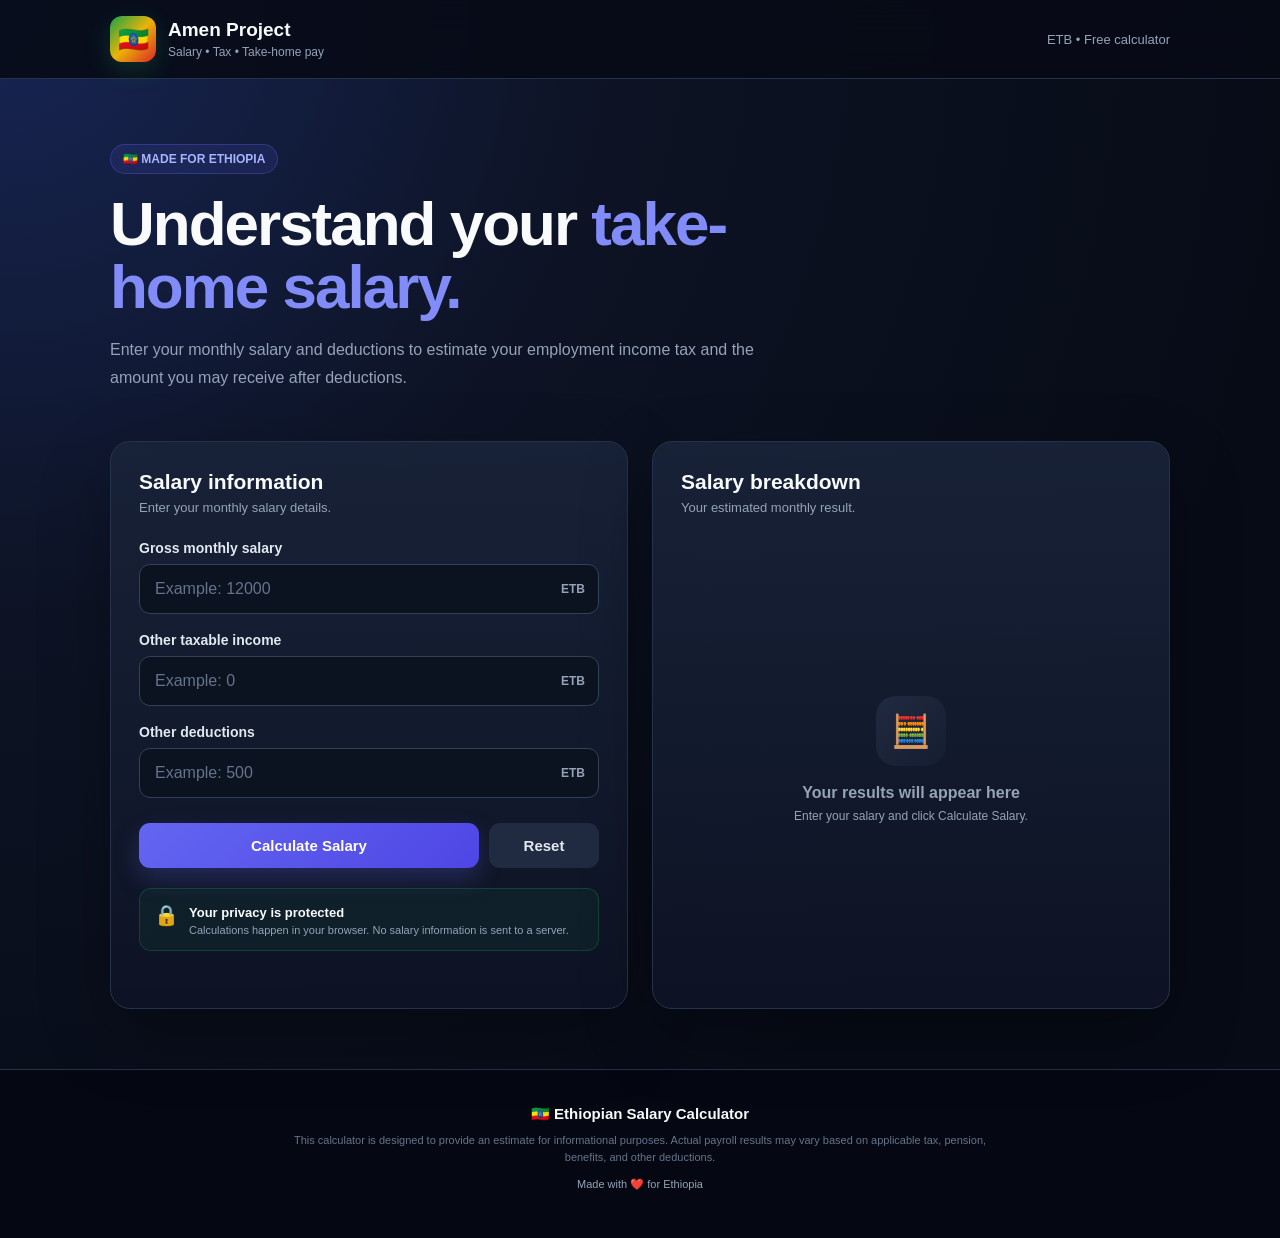
==== commit 442d8185: "Update index.html" ====
--- a/index.html
+++ b/index.html
@@ -678,8 +678,7 @@
                 </div>
 
                 <div>
-                    <h1>Ethiopian Salary Calculator</h1>
-
+                    <h1>Amen Project</h1>
                     <p>
                         Salary • Tax • Take-home pay
                     </p>
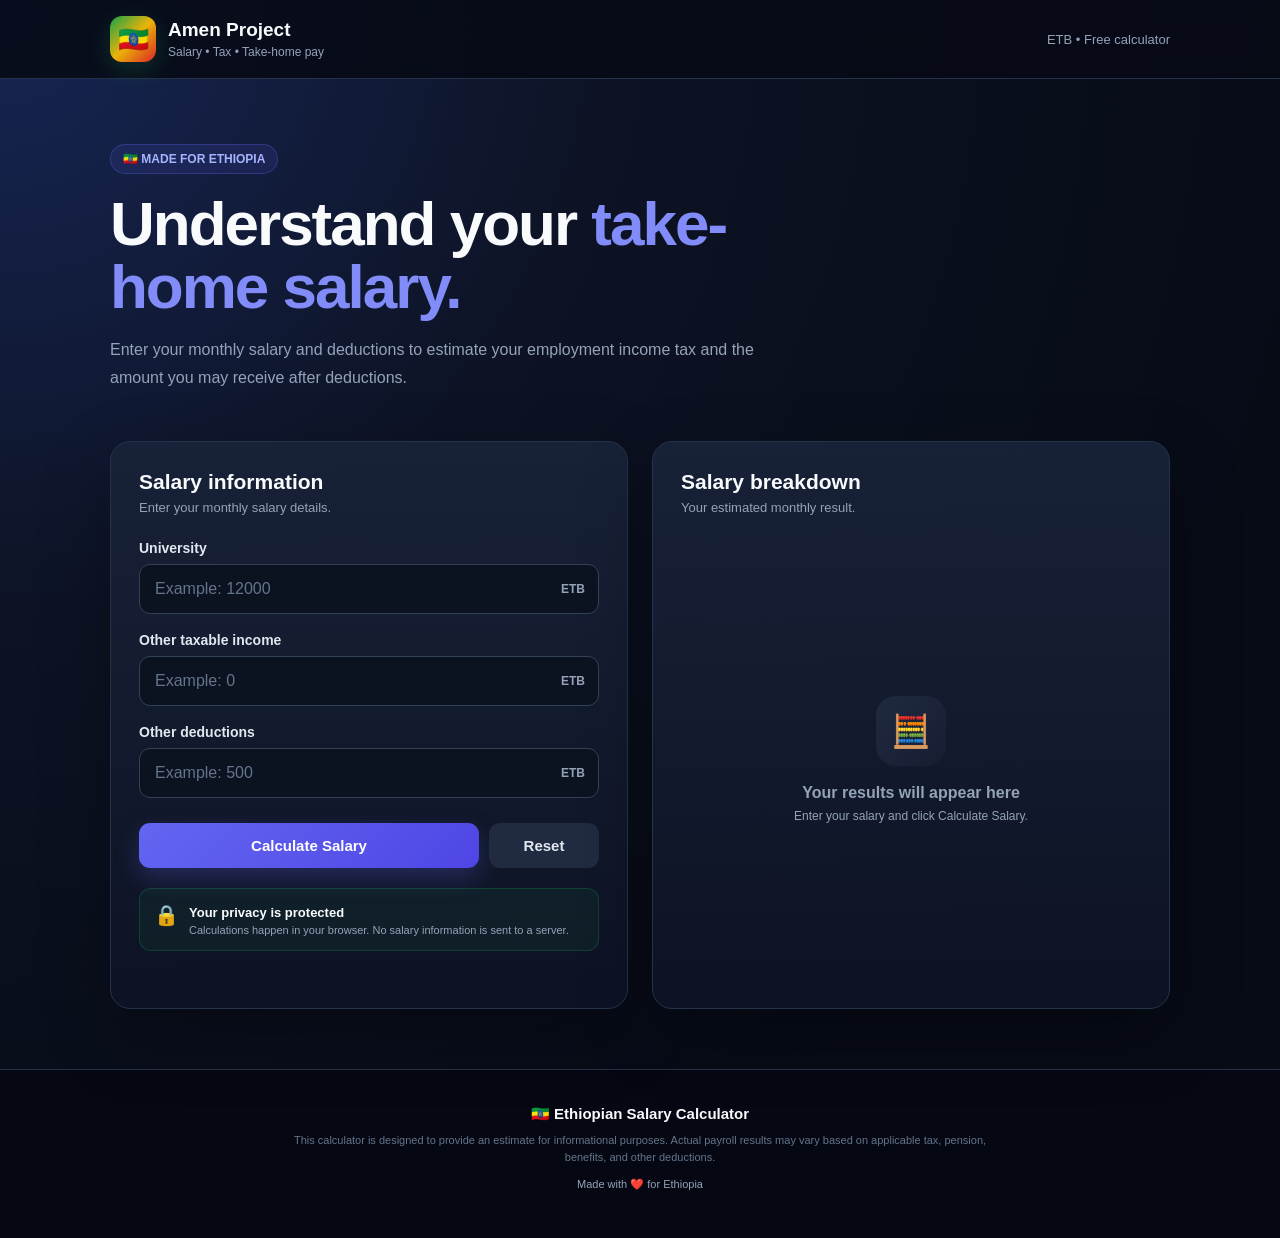
==== commit dd215320: "Update index.html" ====
--- a/index.html
+++ b/index.html
@@ -748,7 +748,8 @@
             <div class="field">
 
                 <label for="salary">
-                    Gross monthly salary
+                    <label for="salary">University</label>
+                
                 </label>
 
                 <div class="input-box">
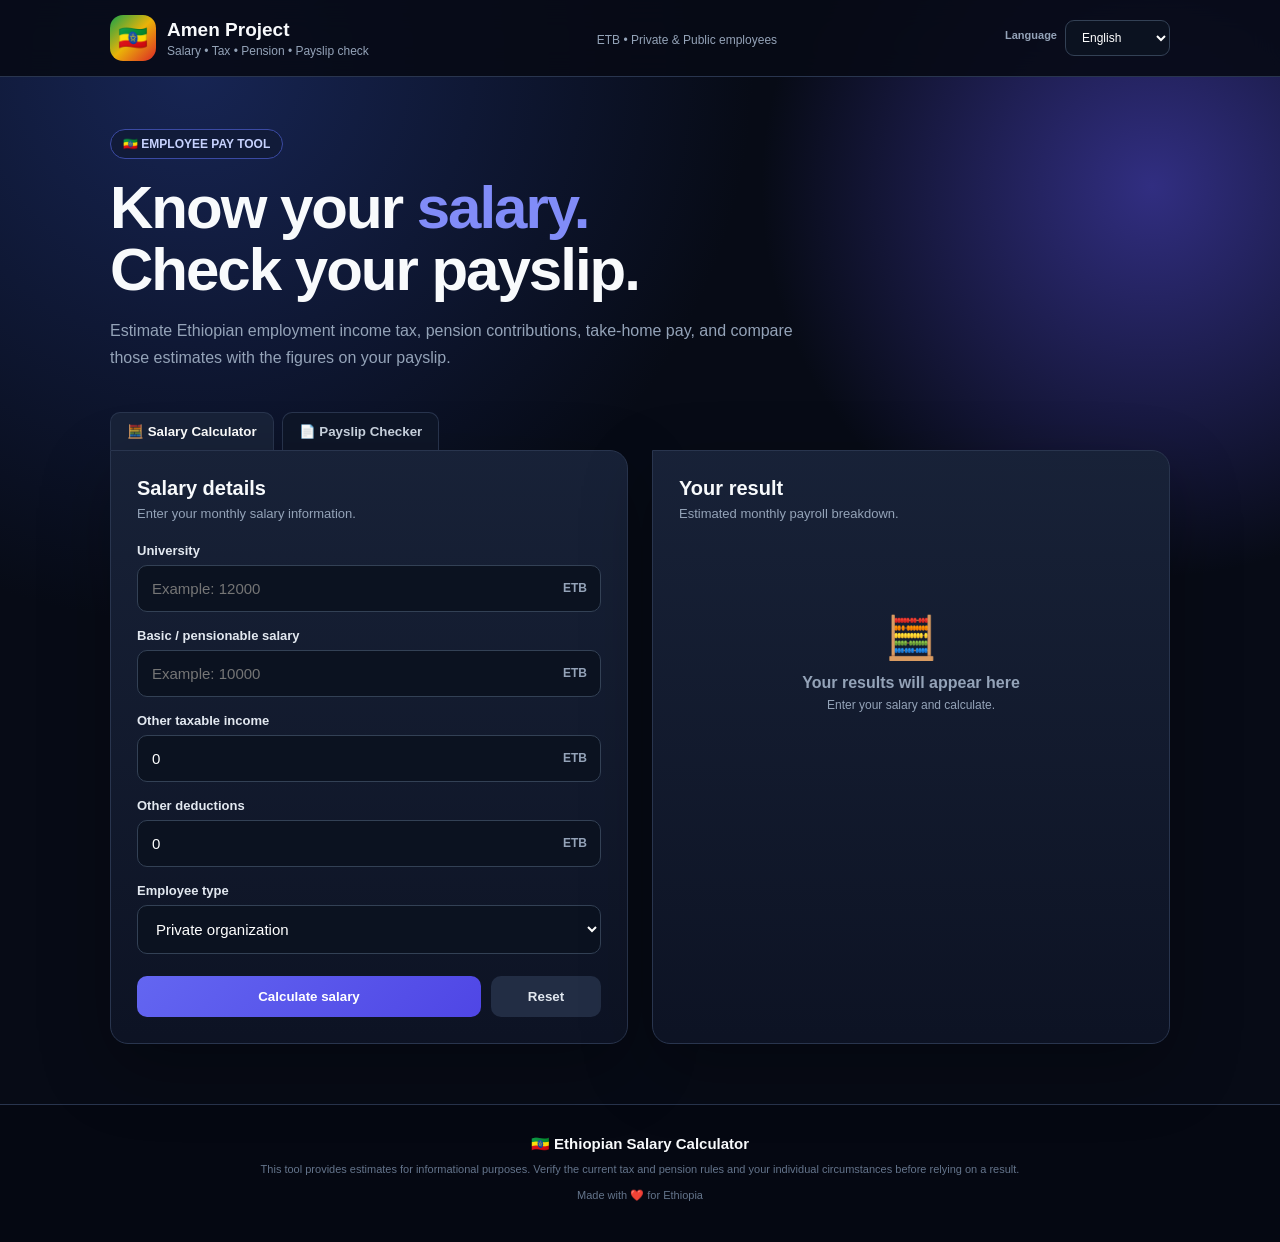
==== commit 55cbf865: "Update index.html" ====
--- a/index.html
+++ b/index.html
@@ -1,1406 +1,442 @@
 <!DOCTYPE html>
-<html lang="en">
-<head>
-    <meta charset="UTF-8">
-    <meta name="viewport" content="width=device-width, initial-scale=1.0">
-
-    <title>Ethiopian Salary Calculator</title>
-
-    <meta
-        name="description"
-        content="Professional Ethiopian salary calculator for estimating income tax and take-home salary."
-    >
-
-    <style>
-        /* =========================
-           DARK MODERN DESIGN
-           ========================= */
-
-        * {
-            box-sizing: border-box;
-            margin: 0;
-            padding: 0;
-        }
-
-        :root {
-            --bg: #070b16;
-            --bg2: #0d1324;
-            --card: #121a2b;
-            --card2: #182238;
-            --border: #26324a;
-            --text: #f8fafc;
-            --muted: #94a3b8;
-            --primary: #6366f1;
-            --primary-hover: #818cf8;
-            --green: #22c55e;
-            --green-dark: #14532d;
-            --red: #f87171;
-            --orange: #fb923c;
-        }
-
-        html {
-            scroll-behavior: smooth;
-        }
-
-        body {
-            min-height: 100vh;
-            font-family:
-                Inter,
-                Arial,
-                Helvetica,
-                sans-serif;
-
-            color: var(--text);
-
-            background:
-                radial-gradient(
-                    circle at top left,
-                    #172554 0%,
-                    var(--bg2) 35%,
-                    var(--bg) 75%
-                );
-        }
-
-        /* =========================
-           HEADER
-           ========================= */
-
-        header {
-            position: sticky;
-            top: 0;
-            z-index: 1000;
-
-            background: rgba(7, 11, 22, 0.88);
-            backdrop-filter: blur(15px);
-
-            border-bottom: 1px solid var(--border);
-        }
-
-        .nav {
-            max-width: 1100px;
-            margin: auto;
-            padding: 16px 20px;
-
-            display: flex;
-            justify-content: space-between;
-            align-items: center;
-        }
-
-        .brand {
-            display: flex;
-            align-items: center;
-            gap: 12px;
-        }
-
-        .flag {
-            width: 46px;
-            height: 46px;
-
-            border-radius: 12px;
-
-            display: flex;
-            justify-content: center;
-            align-items: center;
-
-            font-size: 25px;
-
-            background:
-                linear-gradient(
-                    135deg,
-                    #16a34a,
-                    #eab308,
-                    #dc2626
-                );
-
-            box-shadow:
-                0 8px 25px rgba(34, 197, 94, 0.2);
-        }
-
-        .brand h1 {
-            font-size: 19px;
-            line-height: 1.2;
-        }
-
-        .brand p {
-            color: var(--muted);
-            font-size: 12px;
-            margin-top: 3px;
-        }
-
-        .nav-label {
-            color: var(--muted);
-            font-size: 13px;
-        }
-
-        /* =========================
-           HERO
-           ========================= */
-
-        .hero {
-            max-width: 1100px;
-            margin: auto;
-            padding: 65px 20px 35px;
-        }
-
-        .badge {
-            display: inline-block;
-
-            padding: 7px 12px;
-
-            border-radius: 999px;
-
-            background: rgba(99, 102, 241, 0.12);
-            border: 1px solid rgba(99, 102, 241, 0.3);
-
-            color: #a5b4fc;
-
-            font-size: 12px;
-            font-weight: 700;
-
-            margin-bottom: 18px;
-        }
-
-        .hero h2 {
-            max-width: 700px;
-
-            font-size: clamp(35px, 6vw, 62px);
-            line-height: 1.02;
-
-            letter-spacing: -2px;
-        }
-
-        .hero h2 span {
-            color: #818cf8;
-        }
-
-        .hero p {
-            max-width: 650px;
-
-            color: var(--muted);
-
-            font-size: 16px;
-            line-height: 1.7;
-
-            margin-top: 18px;
-        }
-
-        /* =========================
-           MAIN
-           ========================= */
-
-        .container {
-            max-width: 1100px;
-            margin: auto;
-            padding: 15px 20px 60px;
-
-            display: grid;
-            grid-template-columns: 1fr 1fr;
-
-            gap: 24px;
-        }
-
-        .card {
-            background:
-                linear-gradient(
-                    180deg,
-                    rgba(24, 34, 56, 0.96),
-                    rgba(13, 19, 36, 0.96)
-                );
-
-            border: 1px solid var(--border);
-
-            border-radius: 20px;
-
-            padding: 28px;
-
-            box-shadow:
-                0 25px 70px rgba(0, 0, 0, 0.3);
-        }
-
-        .card-header {
-            margin-bottom: 25px;
-        }
-
-        .card-header h3 {
-            font-size: 21px;
-        }
-
-        .card-header p {
-            color: var(--muted);
-            font-size: 13px;
-            margin-top: 6px;
-        }
-
-        /* =========================
-           FORM
-           ========================= */
-
-        .field {
-            margin-bottom: 18px;
-        }
-
-        label {
-            display: block;
-
-            color: #e2e8f0;
-
-            font-size: 14px;
-            font-weight: 700;
-
-            margin-bottom: 8px;
-        }
-
-        .input-box {
-            position: relative;
-        }
-
-        input {
-            width: 100%;
-
-            padding: 15px 60px 15px 15px;
-
-            border-radius: 11px;
-
-            border: 1px solid #334155;
-
-            background: #0b1220;
-
-            color: white;
-
-            font-size: 16px;
-
-            outline: none;
-
-            transition: 0.2s;
-        }
-
-        input::placeholder {
-            color: #64748b;
-        }
-
-        input:focus {
-            border-color: var(--primary);
-
-            box-shadow:
-                0 0 0 4px rgba(99, 102, 241, 0.12);
-        }
-
-        .currency {
-            position: absolute;
-
-            right: 14px;
-            top: 50%;
-
-            transform: translateY(-50%);
-
-            color: #94a3b8;
-
-            font-size: 12px;
-            font-weight: 700;
-        }
-
-        /* =========================
-           BUTTONS
-           ========================= */
-
-        .buttons {
-            display: grid;
-            grid-template-columns: 1fr 110px;
-            gap: 10px;
-
-            margin-top: 25px;
-        }
-
-        button {
-            border: none;
-
-            border-radius: 11px;
-
-            padding: 14px;
-
-            font-size: 15px;
-            font-weight: 700;
-
-            cursor: pointer;
-
-            transition: 0.2s;
-        }
-
-        .calculate {
-            color: white;
-
-            background:
-                linear-gradient(
-                    135deg,
-                    #6366f1,
-                    #4f46e5
-                );
-
-            box-shadow:
-                0 10px 25px rgba(99, 102, 241, 0.25);
-        }
-
-        .calculate:hover {
-            transform: translateY(-2px);
-
-            background:
-                linear-gradient(
-                    135deg,
-                    #818cf8,
-                    #6366f1
-                );
-        }
-
-        .reset {
-            color: #e2e8f0;
-
-            background: #202a40;
-        }
-
-        .reset:hover {
-            background: #2d3953;
-        }
-
-        /* =========================
-           ERROR
-           ========================= */
-
-        .error {
-            display: none;
-
-            margin-top: 15px;
-
-            padding: 12px;
-
-            border-radius: 10px;
-
-            background: rgba(127, 29, 29, 0.25);
-
-            border: 1px solid #7f1d1d;
-
-            color: #fca5a5;
-
-            font-size: 13px;
-        }
-
-        /* =========================
-           RESULT AREA
-           ========================= */
-
-        .empty {
-            min-height: 440px;
-
-            display: flex;
-            flex-direction: column;
-
-            justify-content: center;
-            align-items: center;
-
-            text-align: center;
-
-            color: var(--muted);
-        }
-
-        .empty-icon {
-            width: 70px;
-            height: 70px;
-
-            border-radius: 20px;
-
-            background:
-                linear-gradient(
-                    135deg,
-                    #202a40,
-                    #151d31
-                );
-
-            display: flex;
-            justify-content: center;
-            align-items: center;
-
-            font-size: 32px;
-
-            margin-bottom: 18px;
-        }
-
-        .result {
-            display: none;
-        }
-
-        .take-home {
-            padding: 25px;
-
-            border-radius: 16px;
-
-            background:
-                linear-gradient(
-                    135deg,
-                    #052e1a,
-                    #0f3d2a
-                );
-
-            border: 1px solid #166534;
-
-            text-align: center;
-
-            margin-bottom: 22px;
-        }
-
-        .take-home-label {
-            color: #86efac;
-
-            text-transform: uppercase;
-
-            font-size: 12px;
-            font-weight: 800;
-
-            letter-spacing: 1px;
-        }
-
-        .take-home-value {
-            color: #4ade80;
-
-            font-size: clamp(32px, 5vw, 45px);
-
-            font-weight: 900;
-
-            margin-top: 8px;
-        }
-
-        .take-home-note {
-            color: #86efac;
-
-            font-size: 12px;
-
-            margin-top: 5px;
-        }
-
-        /* =========================
-           BREAKDOWN
-           ========================= */
-
-        .breakdown {
-            border-top: 1px solid var(--border);
-        }
-
-        .row {
-            display: flex;
-            justify-content: space-between;
-            gap: 15px;
-
-            padding: 14px 0;
-
-            border-bottom: 1px solid var(--border);
-
-            font-size: 14px;
-        }
-
-        .row span {
-            color: var(--muted);
-        }
-
-        .row strong {
-            text-align: right;
-        }
-
-        .tax {
-            color: var(--orange) !important;
-        }
-
-        .deduction {
-            color: var(--red) !important;
-        }
-
-        .total {
-            color: #a5b4fc !important;
-        }
-
-        /* =========================
-           TAX DETAILS
-           ========================= */
-
-        .tax-info {
-            margin-top: 20px;
-
-            padding: 18px;
-
-            border-radius: 14px;
-
-            background: #0b1220;
-
-            border: 1px solid var(--border);
-        }
-
-        .tax-info h4 {
-            margin-bottom: 12px;
-
-            font-size: 14px;
-        }
-
-        .tax-info p {
-            color: var(--muted);
-
-            font-size: 12px;
-
-            line-height: 1.7;
-
-            margin-bottom: 4px;
-        }
-
-        /* =========================
-           PRIVACY
-           ========================= */
-
-        .privacy {
-            margin-top: 20px;
-
-            padding: 14px;
-
-            border-radius: 12px;
-
-            background: rgba(34, 197, 94, 0.06);
-
-            border: 1px solid rgba(34, 197, 94, 0.2);
-
-            display: flex;
-            gap: 10px;
-        }
-
-        .privacy-icon {
-            font-size: 20px;
-        }
-
-        .privacy strong {
-            font-size: 13px;
-        }
-
-        .privacy p {
-            color: var(--muted);
-
-            font-size: 11px;
-
-            margin-top: 3px;
-        }
-
-        /* =========================
-           FOOTER
-           ========================= */
-
-        footer {
-            border-top: 1px solid var(--border);
-
-            background: #050812;
-
-            text-align: center;
-
-            padding: 35px 20px;
-        }
-
-        footer h3 {
-            font-size: 15px;
-        }
-
-        footer p {
-            color: #64748b;
-
-            font-size: 11px;
-
-            max-width: 700px;
-
-            margin: 9px auto;
-
-            line-height: 1.6;
-        }
-
-        .made {
-            color: #94a3b8 !important;
-        }
-
-        /* =========================
-           MOBILE
-           ========================= */
-
-        @media (max-width: 800px) {
-
-            .container {
-                grid-template-columns: 1fr;
-            }
-
-            .hero {
-                padding-top: 45px;
-            }
-
-            .nav-label {
-                display: none;
-            }
-        }
-
-        @media (max-width: 480px) {
-
-            .container {
-                padding: 10px 14px 40px;
-            }
-
-            .hero {
-                padding: 40px 14px 25px;
-            }
-
-            .card {
-                padding: 21px;
-            }
-
-            .buttons {
-                grid-template-columns: 1fr;
-            }
-
-            .reset {
-                width: 100%;
-            }
-        }
-    </style>
-</head>
-
-
-<body>
-
-    <!-- =========================
-         HEADER
-         ========================= -->
-
-    <header>
-
-        <div class="nav">
-
-            <div class="brand">
-
-                <div class="flag">
-                    🇪🇹
-                </div>
-
-                <div>
-                    <h1>Amen Project</h1>
-                    <p>
-                        Salary • Tax • Take-home pay
-                    </p>
-                </div>
-
-            </div>
-
-            <div class="nav-label">
-                ETB • Free calculator
-            </div>
-
-        </div>
-
-    </header>
-
-
-    <!-- =========================
-         HERO
-         ========================= -->
-
-    <section class="hero">
-
-        <div class="badge">
-            🇪🇹 MADE FOR ETHIOPIA
-        </div>
-
-        <h2>
-            Understand your
-            <span>take-home salary.</span>
-        </h2>
-
-        <p>
-            Enter your monthly salary and deductions to estimate
-            your employment income tax and the amount you may
-            receive after deductions.
-        </p>
-
-    </section>
-
-
-    <!-- =========================
-         MAIN
-         ========================= -->
-
-    <main class="container">
-
-
-        <!-- CALCULATOR CARD -->
-
-        <section class="card">
-
-            <div class="card-header">
-
-                <h3>
-                    Salary information
-                </h3>
-
-                <p>
-                    Enter your monthly salary details.
-                </p>
-
-            </div>
-
-
-            <!-- GROSS SALARY -->
-
-            <div class="field">
-
-                <label for="salary">
-                    <label for="salary">University</label>
-                
-                </label>
-
-                <div class="input-box">
-
-                    <input
-                        id="salary"
-                        type="number"
-                        min="0"
-                        step="0.01"
-                        placeholder="Example: 12000"
-                    >
-
-                    <span class="currency">
-                        ETB
-                    </span>
-
-                </div>
-
-            </div>
-
-
-            <!-- OTHER INCOME -->
-
-            <div class="field">
-
-                <label for="otherIncome">
-                    Other taxable income
-                </label>
-
-                <div class="input-box">
-
-                    <input
-                        id="otherIncome"
-                        type="number"
-                        min="0"
-                        step="0.01"
-                        placeholder="Example: 0"
-                    >
-
-                    <span class="currency">
-                        ETB
-                    </span>
-
-                </div>
-
-            </div>
-
-
-            <!-- OTHER DEDUCTIONS -->
-
-            <div class="field">
-
-                <label for="otherDeductions">
-                    Other deductions
-                </label>
-
-                <div class="input-box">
-
-                    <input
-                        id="otherDeductions"
-                        type="number"
-                        min="0"
-                        step="0.01"
-                        placeholder="Example: 500"
-                    >
-
-                    <span class="currency">
-                        ETB
-                    </span>
-
-                </div>
-
-            </div>
-
-
-            <div
-                class="error"
-                id="error"
-            >
-                Please enter valid amounts. Values cannot be negative.
-            </div>
-
-
-            <!-- BUTTONS -->
-
-            <div class="buttons">
-
-                <button
-                    class="calculate"
-                    onclick="calculateSalary()"
-                >
-                    Calculate Salary
-                </button>
-
-                <button
-                    class="reset"
-                    onclick="resetCalculator()"
-                >
-                    Reset
-                </button>
-
-            </div>
-
-
-            <!-- PRIVACY -->
-
-            <div class="privacy">
-
-                <div class="privacy-icon">
-                    🔒
-                </div>
-
-                <div>
-
-                    <strong>
-                        Your privacy is protected
-                    </strong>
-
-                    <p>
-                        Calculations happen in your browser.
-                        No salary information is sent to a server.
-                    </p>
-
-                </div>
-
-            </div>
-
-        </section>
-
-
-        <!-- RESULTS CARD -->
-
-        <section class="card">
-
-            <div class="card-header">
-
-                <h3>
-                    Salary breakdown
-                </h3>
-
-                <p>
-                    Your estimated monthly result.
-                </p>
-
-            </div>
-
-
-            <!-- EMPTY STATE -->
-
-            <div
-                class="empty"
-                id="emptyState"
-            >
-
-                <div class="empty-icon">
-                    🧮
-                </div>
-
-                <strong>
-                    Your results will appear here
-                </strong>
-
-                <p style="margin-top: 7px; font-size: 12px;">
-                    Enter your salary and click
-                    Calculate Salary.
-                </p>
-
-            </div>
-
-
-            <!-- RESULTS -->
-
-            <div
-                class="result"
-                id="result"
-            >
-
-                <!-- TAKE HOME -->
-
-                <div class="take-home">
-
-                    <div class="take-home-label">
-                        Estimated take-home salary
-                    </div>
-
-                    <div
-                        class="take-home-value"
-                        id="takeHome"
-                    >
-                        0.00 ETB
-                    </div>
-
-                    <div class="take-home-note">
-                        After estimated tax and deductions
-                    </div>
-
-                </div>
-
-
-                <!-- BREAKDOWN -->
-
-                <div class="breakdown">
-
-                    <div class="row">
-                        <span>
-                            Gross salary
-                        </span>
-
-                        <strong id="grossResult">
-                            0.00 ETB
-                        </strong>
-                    </div>
-
-
-                    <div class="row">
-                        <span>
-                            Other taxable income
-                        </span>
-
-                        <strong id="otherIncomeResult">
-                            0.00 ETB
-                        </strong>
-                    </div>
-
-
-                    <div class="row">
-                        <span>
-                            Total taxable income
-                        </span>
-
-                        <strong
-                            class="total"
-                            id="taxableResult"
-                        >
-                            0.00 ETB
-                        </strong>
-                    </div>
-
-
-                    <div class="row">
-                        <span>
-                            Income tax
-                        </span>
-
-                        <strong
-                            class="tax"
-                            id="taxResult"
-                        >
-                            0.00 ETB
-                        </strong>
-                    </div>
-
-
-                    <div class="row">
-                        <span>
-                            Other deductions
-                        </span>
-
-                        <strong
-                            class="deduction"
-                            id="otherDeductionsResult"
-                        >
-                            0.00 ETB
-                        </strong>
-                    </div>
-
-
-                    <div class="row">
-                        <span>
-                            Total deductions
-                        </span>
-
-                        <strong
-                            class="deduction"
-                            id="totalDeductionsResult"
-                        >
-                            0.00 ETB
-                        </strong>
-                    </div>
-
-                </div>
-
-
-                <!-- TAX INFORMATION -->
-
-                <div class="tax-info">
-
-                    <h4>
-                        Tax calculation details
-                    </h4>
-
-                    <p id="taxBracket">
-                        Tax bracket: -
-                    </p>
-
-                    <p id="taxRate">
-                        Marginal tax rate: -
-                    </p>
-
-                    <p id="taxFormula">
-                        Formula: -
-                    </p>
-
-                </div>
-
-            </div>
-
-        </section>
-
-    </main>
-
-
-    <!-- =========================
-         FOOTER
-         ========================= -->
-
-    <footer>
-
-        <h3>
-            🇪🇹 Ethiopian Salary Calculator
-        </h3>
-
-        <p>
-            This calculator is designed to provide an estimate
-            for informational purposes. Actual payroll results
-            may vary based on applicable tax, pension, benefits,
-            and other deductions.
-        </p>
-
-        <p class="made">
-            Made with ❤️ for Ethiopia
-        </p>
-
-    </footer>
-
-
-    <!-- =========================
-         JAVASCRIPT
-         ========================= -->
-
-    <script>
-
-        function calculateSalary() {
-
-            const salary =
-                Number(
-                    document.getElementById("salary").value
-                );
-
-            const otherIncome =
-                Number(
-                    document.getElementById("otherIncome").value || 0
-                );
-
-            const otherDeductions =
-                Number(
-                    document.getElementById("otherDeductions").value || 0
-                );
-
-
-            /* Validate */
-
-            if (
-                !Number.isFinite(salary) ||
-                !Number.isFinite(otherIncome) ||
-                !Number.isFinite(otherDeductions) ||
-                salary < 0 ||
-                otherIncome < 0 ||
-                otherDeductions < 0
-            ) {
-
-                document.getElementById("error")
-                    .style.display = "block";
-
-                document.getElementById("result")
-                    .style.display = "none";
-
-                return;
-            }
-
-
-            document.getElementById("error")
-                .style.display = "none";
-
-
-            /* Total taxable income */
-
-            const taxableIncome =
-                salary + otherIncome;
-
-
-            /* Calculate tax */
-
-            const taxDetails =
-                calculateEthiopianTax(
-                    taxableIncome
-                );
-
-
-            const tax =
-                taxDetails.tax;
-
-
-            /* Total deductions */
-
-            const totalDeductions =
-                tax + otherDeductions;
-
-
-            /* Take-home salary */
-
-            const takeHome =
-                taxableIncome - totalDeductions;
-
-
-            /* Display results */
-
-            document.getElementById(
-                "grossResult"
-            ).textContent =
-                formatETB(salary);
-
-
-            document.getElementById(
-                "otherIncomeResult"
-            ).textContent =
-                formatETB(otherIncome);
-
-
-            document.getElementById(
-                "taxableResult"
-            ).textContent =
-                formatETB(taxableIncome);
-
-
-            document.getElementById(
-                "taxResult"
-            ).textContent =
-                formatETB(tax);
-
-
-            document.getElementById(
-                "otherDeductionsResult"
-            ).textContent =
-                formatETB(otherDeductions);
-
-
-            document.getElementById(
-                "totalDeductionsResult"
-            ).textContent =
-                formatETB(totalDeductions);
-
-
-            document.getElementById(
-                "takeHome"
-            ).textContent =
-                formatETB(takeHome);
-
-
-            /* Tax details */
-
-            document.getElementById(
-                "taxBracket"
-            ).textContent =
-                "Tax bracket: " +
-                taxDetails.bracket;
-
-
-            document.getElementById(
-                "taxRate"
-            ).textContent =
-                "Marginal tax rate: " +
-                taxDetails.rate +
-                "%";
-
-
-            document.getElementById(
-                "taxFormula"
-            ).textContent =
-                "Formula: " +
-                taxDetails.formula;
-
-
-            /* Show results */
-
-            document.getElementById(
-                "emptyState"
-            ).style.display = "none";
-
-
-            document.getElementById(
-                "result"
-            ).style.display = "block";
-        }
-
-
-        function resetCalculator() {
-
-            document.getElementById(
-                "salary"
-            ).value = "";
-
-
-            document.getElementById(
-                "otherIncome"
-            ).value = "";
-
-
-            document.getElementById(
-                "otherDeductions"
-            ).value = "";
-
-
-            document.getElementById(
-                "error"
-            ).style.display = "none";
-
-
-            document.getElementById(
-                "result"
-            ).style.display = "none";
-
-
-            document.getElementById(
-                "emptyState"
-            ).style.display = "flex";
-        }
-
-
-        /*
-         * Ethiopian monthly employment income
-         * tax calculation used by this calculator.
-         *
-         * IMPORTANT:
-         * Verify the rates against the latest
-         * official Ethiopian tax rules before
-         * using this for actual payroll decisions.
-         */
-
-        function calculateEthiopianTax(income) {
-
-            let rate = 0;
-            let deduction = 0;
-            let bracket = "";
-
-
-            if (income <= 2000) {
-
-                rate = 0;
-                deduction = 0;
-
-                bracket =
-                    "0 – 2,000 ETB";
-
-            }
-
-            else if (income <= 4000) {
-
-                rate = 15;
-                deduction = 300;
-
-                bracket =
-                    "2,001 – 4,000 ETB";
-
-            }
-
-            else if (income <= 7000) {
-
-                rate = 20;
-                deduction = 500;
-
-                bracket =
-                    "4,001 – 7,000 ETB";
-
-            }
-
-            else if (income <= 10000) {
-
-                rate = 25;
-                deduction = 850;
-
-                bracket =
-                    "7,001 – 10,000 ETB";
-
-            }
-
-            else if (income <= 14000) {
-
-                rate = 30;
-                deduction = 1350;
-
-                bracket =
-                    "10,001 – 14,000 ETB";
-
-            }
-
-            else {
-
-                rate = 35;
-                deduction = 2050;
-
-                bracket =
-                    "Over 14,000 ETB";
-            }
-
-
-            let tax =
-                (income * rate / 100) - deduction;
-
-
-            if (tax < 0) {
-                tax = 0;
-            }
-
-
-            const formula =
-                income.toFixed(2) +
-                " × " +
-                rate +
-                "% − " +
-                deduction.toFixed(2) +
-                " = " +
-                tax.toFixed(2) +
-                " ETB";
-
-
-            return {
-                tax: tax,
-                rate: rate,
-                deduction: deduction,
-                bracket: bracket,
-                formula: formula
-            };
-        }
-
-
-        function formatETB(amount) {
-
-            return (
-                amount.toLocaleString(
-                    "en-US",
-                    {
-                        minimumFractionDigits: 2,
-                        maximumFractionDigits: 2
-                    }
-                ) +
-                " ETB"
-            );
-        }
-
-    </script>
-
-</body>
-</html>
+<html lang="en"><head><meta charset="utf-8"/><meta content="width=device-width,initial-scale=1" name="viewport"/><meta content="Ethiopian salary calculator with tax, pension and payslip checking" name="description"/><title>Amen Project</title><style>
+:root{--bg:#070b16;--p:#111827;--p2:#182238;--line:#29354e;--t:#f8fafc;--m:#94a3b8;--pri:#6366f1;--g:#22c55e;--r:#f87171;--o:#fb923c;--b:#38bdf8}*{box-sizing:border-box}body{margin:0;font-family:Segoe UI,Arial,sans-serif;color:var(--t);background:radial-gradient(circle at 15% 5%,#172554 0,transparent 35%),radial-gradient(circle at 90% 15%,#312e81 0,transparent 25%),var(--bg);min-height:100vh}header{position:sticky;top:0;z-index:9;background:rgba(7,11,22,.9);backdrop-filter:blur(14px);border-bottom:1px solid var(--line)}.nav{max-width:1100px;margin:auto;padding:15px 20px;display:flex;justify-content:space-between;align-items:center}.brand{display:flex;align-items:center;gap:11px}.logo{width:46px;height:46px;border-radius:13px;display:grid;place-items:center;font-size:24px;background:linear-gradient(135deg,#16a34a,#eab308,#dc2626)}.brand h1{margin:0;font-size:19px}.brand p,.nav-note{margin:3px 0 0;color:var(--m);font-size:12px}.hero{max-width:1100px;margin:auto;padding:52px 20px 25px}.badge{display:inline-block;padding:7px 12px;border-radius:99px;background:#111b39;border:1px solid #3b4aa3;color:#c7d2fe;font-size:12px;font-weight:800}.hero h2{font-size:clamp(34px,6vw,60px);line-height:1.03;letter-spacing:-2px;margin:18px 0 0}.hero h2 span{color:#818cf8}.hero>p{max-width:720px;color:var(--m);line-height:1.7;margin-top:16px}.tabs{max-width:1100px;margin:auto;padding:0 20px;display:flex;gap:8px}.tab{border:1px solid var(--line);border-bottom:none;background:#0e1628;color:#cbd5e1;padding:11px 16px;border-radius:10px 10px 0 0;cursor:pointer;font-weight:800}.tab.active{background:var(--p2);color:#fff}.main{max-width:1100px;margin:auto;padding:0 20px 60px}.section{display:none}.section.active{display:block}.grid{display:grid;grid-template-columns:1fr 1fr;gap:24px}.card{background:linear-gradient(180deg,rgba(24,34,56,.98),rgba(13,19,36,.98));border:1px solid var(--line);border-radius:0 18px 18px 18px;padding:26px;box-shadow:0 25px 70px rgba(0,0,0,.28)}.card h3{margin:0;font-size:20px}.sub{color:var(--m);font-size:13px;margin:6px 0 22px}.field{margin-bottom:16px}label{display:block;font-size:13px;font-weight:800;color:#e2e8f0;margin-bottom:7px}.iw{position:relative}input,select{width:100%;padding:14px;border:1px solid #334155;border-radius:10px;background:#0b1220;color:#fff;font-size:15px;outline:0}input{padding-right:60px}input:focus,select:focus{border-color:var(--pri);box-shadow:0 0 0 3px rgba(99,102,241,.14)}.cur{position:absolute;right:14px;top:50%;transform:translateY(-50%);color:var(--m);font-size:12px;font-weight:800}.btns{display:grid;grid-template-columns:1fr 110px;gap:10px;margin-top:22px}button{border:0;border-radius:10px;padding:13px 15px;font-weight:800;cursor:pointer}.primary{background:linear-gradient(135deg,var(--pri),#4f46e5);color:#fff}.secondary{background:#222d44;color:#e2e8f0}.error{display:none;margin-top:12px;padding:11px;border-radius:9px;background:rgba(127,29,29,.25);border:1px solid #7f1d1d;color:#fecaca;font-size:12px}.placeholder{text-align:center;color:var(--m);padding:70px 10px}.placeholder .icon{font-size:42px;margin-bottom:12px}.result{display:none}.summary{padding:20px;border-radius:14px;margin-bottom:18px;background:linear-gradient(135deg,#052e1a,#0f3d2a);border:1px solid #166534;text-align:center}.summary small{color:#86efac;text-transform:uppercase;letter-spacing:1px;font-weight:900}.summary .value{font-size:38px;color:#4ade80;font-weight:900;margin-top:7px}.summary .note{font-size:11px;color:#86efac;margin-top:4px}.rows{border-top:1px solid var(--line)}.row{display:flex;justify-content:space-between;gap:15px;padding:12px 0;border-bottom:1px solid var(--line);font-size:13px}.row span{color:var(--m)}.tax{color:var(--o)!important}.ded{color:var(--r)!important}.ok{color:#4ade80!important}.info{color:var(--b)!important}.box{margin-top:18px;padding:15px;border:1px solid var(--line);border-radius:12px;background:#0b1220}.box h4{margin:0 0 8px;font-size:13px}.box p{margin:4px 0;color:var(--m);font-size:11px;line-height:1.6}.status{padding:18px;border-radius:14px;margin-bottom:18px;border:1px solid var(--line)}.status.good{background:rgba(34,197,94,.08);border-color:#166534}.status.warn{background:rgba(251,146,60,.08);border-color:#9a3412}.status.bad{background:rgba(248,113,113,.08);border-color:#991b1b}.status h4{margin:0 0 6px;font-size:18px}.status p{margin:0;color:var(--m);font-size:12px;line-height:1.6}footer{border-top:1px solid var(--line);background:#050812;padding:30px 20px;text-align:center}footer h3{margin:0;font-size:15px}footer p{max-width:760px;margin:8px auto;color:#64748b;font-size:11px;line-height:1.6}@media(max-width:800px){.grid{grid-template-columns:1fr}.nav-note{display:none}}@media(max-width:480px){.hero{padding:40px 14px 20px}.main{padding:0 14px 45px}.tabs{padding:0 14px}.card{padding:20px}.btns{grid-template-columns:1fr}.summary .value{font-size:31px}}
+
+.lang-wrap{display:flex;align-items:center;gap:8px}
+.lang-label{font-size:11px;color:#94a3b8;font-weight:700}
+#langSelect{width:auto;min-width:105px;padding:9px 12px;border:1px solid #334155;border-radius:9px;background:#0b1220;color:#fff;font-size:12px}
+.print-btn{margin-top:15px;width:100%;background:#24304a;color:#fff;border:1px solid #3a4a69}
+.print-btn:hover{background:#31405f}
+html[dir="rtl"] body{text-align:right}
+html[dir="rtl"] .nav,html[dir="rtl"] .brand{direction:rtl}
+html[dir="rtl"] .row{flex-direction:row-reverse}
+html[dir="rtl"] .summary,html[dir="rtl"] .status,html[dir="rtl"] .box{text-align:right}
+html[dir="rtl"] input,html[dir="rtl"] select{direction:rtl}
+@media(max-width:700px){.lang-label{display:none}}
+@media print{
+  body>*:not(#printArea){display:none!important}
+  #printArea{display:block!important;color:#111;background:#fff;padding:28px;font-family:Arial,sans-serif}
+  #printArea h1{margin:0 0 4px;font-size:24px}
+  #printArea h2{margin:24px 0 10px;font-size:18px}
+  #printArea p{margin:5px 0;color:#444;font-size:12px}
+  #printArea table{width:100%;border-collapse:collapse;margin-top:10px}
+  #printArea th,#printArea td{border:1px solid #ccc;padding:8px;text-align:left;font-size:12px}
+  #printArea th{background:#f3f4f6}
+  #printArea .report-total{font-size:18px;font-weight:800;margin-top:16px}
+  #printArea .report-note{margin-top:22px;padding:12px;border:1px solid #ddd}
+}
+#printArea{display:none}
+</style></head><body>
+<header><div class="nav"><div class="brand"><div class="logo">🇪🇹</div><div><h1>Amen Project</h1><p>Salary • Tax • Pension • Payslip check</p></div></div><div class="nav-note">ETB • Private &amp; Public employees</div><div class="lang-wrap"><label class="lang-label" for="langSelect">Language</label><select aria-label="Language" id="langSelect" onchange="setLanguage(this.value)"><option value="en">English</option><option value="am">አማርኛ</option></select></div></div></header>
+<section class="hero"><div class="badge">🇪🇹 EMPLOYEE PAY TOOL</div><h2>Know your <span>salary.</span><br/>Check your payslip.</h2><p>Estimate Ethiopian employment income tax, pension contributions, take-home pay, and compare those estimates with the figures on your payslip.</p></section>
+<div class="tabs"><button class="tab active" onclick="tab('calc',this)">🧮 Salary Calculator</button><button class="tab" onclick="tab('pay',this)">📄 Payslip Checker</button></div>
+<main class="main">
+<section class="section active" id="calc"><div class="grid"><div class="card"><h3>Salary details</h3><p class="sub">Enter your monthly salary information.</p><div class="field"><label>University</label><div class="iw"><input id="salary" min="0" placeholder="Example: 12000" step="0.01" type="number"/><span class="cur">ETB</span></div></div><div class="field"><label>Basic / pensionable salary</label><div class="iw"><input id="basic" min="0" placeholder="Example: 10000" step="0.01" type="number"/><span class="cur">ETB</span></div></div><div class="field"><label>Other taxable income</label><div class="iw"><input id="oincome" min="0" step="0.01" type="number" value="0"/><span class="cur">ETB</span></div></div><div class="field"><label>Other deductions</label><div class="iw"><input id="oded" min="0" step="0.01" type="number" value="0"/><span class="cur">ETB</span></div></div><div class="field"><label>Employee type</label><select id="sector"><option value="private">Private organization</option><option value="civil">Civil/public service</option><option value="military">Military / police</option></select></div><div class="error" id="ce">Please enter valid non-negative amounts. Basic salary cannot exceed gross salary.</div><div class="btns"><button class="primary" onclick="calcSalary()">Calculate salary</button><button class="secondary" onclick="resetCalc()">Reset</button></div></div><div class="card"><h3>Your result</h3><p class="sub">Estimated monthly payroll breakdown.</p><div class="placeholder" id="cph"><div class="icon">🧮</div><strong>Your results will appear here</strong><p style="margin-top:6px;font-size:12px">Enter your salary and calculate.</p></div><div class="result" id="cres"><div class="summary"><small>Estimated take-home salary</small><div class="value" id="net">0.00 ETB</div><div class="note">After pension, tax and other deductions</div></div><div class="rows"><div class="row"><span>Gross salary</span><strong id="gross">0</strong></div><div class="row"><span>Basic / pensionable salary</span><strong id="bout">0</strong></div><div class="row"><span>Employee pension (7%)</span><strong class="ded" id="pout">0</strong></div><div class="row"><span>Taxable income</span><strong class="info" id="tout">0</strong></div><div class="row"><span>Income tax</span><strong class="tax" id="taxout">0</strong></div><div class="row"><span>Other deductions</span><strong class="ded" id="odout">0</strong></div><div class="row"><span>Total employee deductions</span><strong class="ded" id="tdout">0</strong></div><div class="row"><span>Employer pension</span><strong class="ok" id="epout">0</strong></div><div class="row"><span>Total employer cost</span><strong id="ecout">0</strong></div></div><div class="box"><h4>Tax details</h4><p id="brout">Tax bracket: -</p><p id="rateout">Marginal rate: -</p><p id="formout">Formula: -</p></div></div></div></div></section>
+<section class="section" id="pay"><div class="grid"><div class="card"><h3>Payslip checker</h3><p class="sub">Enter figures from your payslip and compare them with an estimate.</p><div class="field"><label>Payslip gross salary</label><div class="iw"><input id="pgross" min="0" placeholder="Example: 12000" step="0.01" type="number"/><span class="cur">ETB</span></div></div><div class="field"><label>Payslip basic / pensionable salary</label><div class="iw"><input id="pbasic" min="0" placeholder="Example: 10000" step="0.01" type="number"/><span class="cur">ETB</span></div></div><div class="field"><label>Other taxable income</label><div class="iw"><input id="pother" min="0" step="0.01" type="number" value="0"/><span class="cur">ETB</span></div></div><div class="field"><label>Other deductions</label><div class="iw"><input id="poded" min="0" step="0.01" type="number" value="0"/><span class="cur">ETB</span></div></div><div class="field"><label>Actual income tax withheld</label><div class="iw"><input id="atax" min="0" placeholder="Example: 1500" step="0.01" type="number"/><span class="cur">ETB</span></div></div><div class="field"><label>Actual employee pension withheld</label><div class="iw"><input id="apen" min="0" placeholder="Example: 700" step="0.01" type="number"/><span class="cur">ETB</span></div></div><div class="field"><label>Actual take-home pay</label><div class="iw"><input id="anet" min="0" placeholder="Example: 9800" step="0.01" type="number"/><span class="cur">ETB</span></div></div><div class="field"><label>Employee type</label><select id="psector"><option value="private">Private organization</option><option value="civil">Civil/public service</option><option value="military">Military / police</option></select></div><div class="error" id="pe">Please enter all required payslip figures as valid non-negative amounts. Basic salary cannot exceed gross salary.</div><div class="btns"><button class="primary" onclick="checkPay()">Check payslip</button><button class="secondary" onclick="resetPay()">Reset</button></div></div><div class="card"><h3>Check result</h3><p class="sub">A review aid—not proof of a payroll error.</p><div class="placeholder" id="pph"><div class="icon">📄</div><strong>Enter your payslip figures</strong><p style="margin-top:6px;font-size:12px">We'll flag differences worth reviewing.</p></div><div class="result" id="pres"><div class="status" id="status"><h4 id="stitle">Result</h4><p id="stext"></p></div><div class="rows"><div class="row"><span>Estimated tax</span><strong id="petax">0</strong></div><div class="row"><span>Actual tax withheld</span><strong id="patax">0</strong></div><div class="row"><span>Tax difference</span><strong id="ptdiff">0</strong></div><div class="row"><span>Estimated employee pension</span><strong id="pepen">0</strong></div><div class="row"><span>Actual employee pension</span><strong id="papen">0</strong></div><div class="row"><span>Pension difference</span><strong id="ppdiff">0</strong></div><div class="row"><span>Estimated take-home</span><strong id="penet">0</strong></div><div class="row"><span>Actual take-home</span><strong id="panet">0</strong></div><div class="row"><span>Net pay difference</span><strong id="pndiff">0</strong></div></div><div class="box"><h4>Review note</h4><p>Differences can come from allowances, exemptions, benefits, arrears, loans, advances, rounding, payroll timing, or other applicable rules. Review the underlying payslip details before concluding that a mistake occurred.</p></div><button class="print-btn" onclick="printPayslipReport()">🖨️ Print payslip report</button></div></div></div></section>
+</main><footer><h3>🇪🇹 Ethiopian Salary Calculator</h3><p>This tool provides estimates for informational purposes. Verify the current tax and pension rules and your individual circumstances before relying on a result.</p><p>Made with ❤️ for Ethiopia</p></footer>
+<script>
+let currentLang = localStorage.getItem("salaryLang") || "en";
+
+const TX = {
+  en: {
+    pageTitle:"Amen Project",
+    headerSub:"Salary • Tax • Pension • Payslip check",
+    headerNote:"ETB • Private & Public employees",
+    badge:"🇪🇹 EMPLOYEE PAY TOOL",
+    heroTitle:'Know your <span>salary.</span><br>Check your payslip.',
+    heroText:"Estimate Ethiopian employment income tax, pension contributions, take-home pay, and compare those estimates with the figures on your payslip.",
+    calcTab:"🧮 Salary Calculator",
+    payTab:"📄 Payslip Checker",
+    salaryDetails:"Salary details",
+    salarySub:"Enter your monthly salary information.",
+    gross:"University",
+    basic:"Basic / pensionable salary",
+    otherIncome:"Other taxable income",
+    otherDed:"Other deductions",
+    employeeType:"Employee type",
+    private:"Private organization",
+    civil:"Civil/public service",
+    military:"Military / police",
+    calcError:"Please enter valid non-negative amounts. Basic salary cannot exceed gross salary.",
+    calcButton:"Calculate salary",
+    reset:"Reset",
+    result:"Your result",
+    resultSub:"Estimated monthly payroll breakdown.",
+    emptyResult:"Your results will appear here",
+    emptyCalc:"Enter your salary and calculate.",
+    takeHome:"Estimated take-home salary",
+    takeNote:"After pension, tax and other deductions",
+    pension:"Employee pension (7%)",
+    taxable:"Taxable income",
+    tax:"Income tax",
+    totalDed:"Total employee deductions",
+    employerPension:"Employer pension",
+    employerCost:"Total employer cost",
+    taxDetails:"Tax details",
+    taxBracket:"Tax bracket: ",
+    marginal:"Marginal rate: ",
+    formula:"Formula: ",
+    payslipTitle:"Payslip checker",
+    payslipSub:"Enter figures from your payslip and compare them with an estimate.",
+    psGross:"Payslip gross salary",
+    psBasic:"Payslip basic / pensionable salary",
+    psOther:"Other taxable income",
+    psOtherDed:"Other deductions",
+    actualTax:"Actual income tax withheld",
+    actualPension:"Actual employee pension withheld",
+    actualNet:"Actual take-home pay",
+    psError:"Please enter all required payslip figures as valid non-negative amounts. Basic salary cannot exceed gross salary.",
+    checkButton:"Check payslip",
+    checkResult:"Check result",
+    checkSub:"A review aid—not proof of a payroll error.",
+    psEmpty:"Enter your payslip figures",
+    psEmptySub:"We'll flag differences worth reviewing.",
+    estimatedTax:"Estimated tax",
+    actualTaxLabel:"Actual tax withheld",
+    taxDiff:"Tax difference",
+    estimatedPension:"Estimated employee pension",
+    actualPensionLabel:"Actual employee pension",
+    pensionDiff:"Pension difference",
+    estimatedNet:"Estimated take-home",
+    actualNetLabel:"Actual take-home",
+    netDiff:"Net pay difference",
+    reviewNoteTitle:"Review note",
+    reviewNote:"Differences can come from allowances, exemptions, benefits, arrears, loans, advances, rounding, payroll timing, or other applicable rules. Review the underlying payslip details before concluding that a mistake occurred.",
+    print:"🖨️ Print payslip report",
+    closeEnoughTitle:"✅ Figures are close to the estimate",
+    closeEnoughText:"The entered tax, pension and net-pay figures are within ETB 1 of this calculator’s estimate. Keep your payslip for your records.",
+    diffTitle:"⚠️ Difference found",
+    diffText:"One or more figures differ from the estimate. Review the payslip details and assumptions before concluding there is an error.",
+    footerTitle:"🇪🇹 Ethiopian Salary Calculator",
+    footerText:"This tool provides estimates for informational purposes. Verify the current tax and pension rules and your individual circumstances before relying on a result.",
+    made:"Made with ❤️ for Ethiopia",
+    language:"Language",
+    reportTitle:"Payslip Comparison Report",
+    generated:"Generated on",
+    reportStatus:"Review status",
+    expected:"Expected",
+    actual:"Actual",
+    difference:"Difference",
+    reportNote:"This report is a review aid, not proof of a payroll error. Actual payroll can vary because of applicable allowances, exemptions, benefits, arrears, loans, advances, rounding, timing, and other rules."
+  },
+  am: {
+    pageTitle:"የኢትዮጵያ ደመወዝ ማስያ",
+    headerSub:"ደመወዝ • ግብር • ጡረታ • የክፍያ ማረጋገጫ",
+    headerNote:"ETB • ለግል እና ለመንግስት ሰራተኞች",
+    badge:"🇪🇹 የሰራተኛ ክፍያ መሣሪያ",
+    heroTitle:'ደመወዝዎን <span>ይወቁ።</span><br>የደመወዝ ደረሰኝዎን ይመርምሩ።',
+    heroText:"የወር ደመወዝ፣ የሥራ ገቢ ግብር፣ የጡረታ መዋጮ እና የሚቀርዎትን ደመወዝ ይገምቱ፤ ከደመወዝ ደረሰኝዎ ጋርም ያነጻጽሩ።",
+    calcTab:"🧮 የደመወዝ ማስያ",
+    payTab:"📄 የደመወዝ ደረሰኝ ማረጋገጫ",
+    salaryDetails:"የደመወዝ መረጃ",
+    salarySub:"የወር ደመወዝ መረጃዎን ያስገቡ።",
+    gross:"ጠቅላላ የወር ደመወዝ",
+    basic:"መሠረታዊ / የጡረታ ደመወዝ",
+    otherIncome:"ሌላ ግብር የሚከፈልበት ገቢ",
+    otherDed:"ሌሎች ቅናሾች",
+    employeeType:"የሰራተኛ አይነት",
+    private:"የግል ድርጅት",
+    civil:"የመንግስት ሰራተኛ",
+    military:"ወታደራዊ / ፖሊስ",
+    calcError:"እባክዎ ትክክለኛ ያልሆኑ አሉታዊ ቁጥሮችን አይጠቀሙ። መሠረታዊ ደመወዝ ከጠቅላላ ደመወዝ መብለጥ አይችልም።",
+    calcButton:"ደመወዝ አስላ",
+    reset:"ዳግም አስጀምር",
+    result:"ውጤትዎ",
+    resultSub:"የወር ደመወዝ ግምታዊ ዝርዝር።",
+    emptyResult:"ውጤትዎ እዚህ ይታያል",
+    emptyCalc:"ደመወዝዎን ያስገቡ እና ያስሉ።",
+    takeHome:"ግምታዊ የሚቀር ደመወዝ",
+    takeNote:"ከጡረታ፣ ግብር እና ሌሎች ቅናሾች በኋላ",
+    pension:"የሰራተኛ ጡረታ (7%)",
+    taxable:"ግብር የሚከፈልበት ገቢ",
+    tax:"የገቢ ግብር",
+    totalDed:"ጠቅላላ የሰራተኛ ቅናሾች",
+    employerPension:"የአሰሪ ጡረታ",
+    employerCost:"ጠቅላላ የአሰሪ ወጪ",
+    taxDetails:"የግብር ዝርዝር",
+    taxBracket:"የግብር ደረጃ፡ ",
+    marginal:"የግብር ከፍተኛ መጠን፡ ",
+    formula:"ቀመር፡ ",
+    payslipTitle:"የደመወዝ ደረሰኝ ማረጋገጫ",
+    payslipSub:"ከደመወዝ ደረሰኝዎ ላይ ያሉ ቁጥሮችን ያስገቡ እና ከግምቱ ጋር ያነጻጽሩ።",
+    psGross:"በደረሰኝ ላይ ያለ ጠቅላላ ደመወዝ",
+    psBasic:"በደረሰኝ ላይ ያለ መሠረታዊ / የጡረታ ደመወዝ",
+    psOther:"ሌላ ግብር የሚከፈልበት ገቢ",
+    psOtherDed:"ሌሎች ቅናሾች",
+    actualTax:"በእውነት የተቆረጠ ገቢ ግብር",
+    actualPension:"በእውነት የተቆረጠ የሰራተኛ ጡረታ",
+    actualNet:"በእውነት የተቀበሉት ደመወዝ",
+    psError:"እባክዎ ሁሉንም የሚያስፈልጉ ቁጥሮች በትክክል ያስገቡ። መሠረታዊ ደመወዝ ከጠቅላላ ደመወዝ መብለጥ አይችልም።",
+    checkButton:"ደረሰኙን አረጋግጥ",
+    checkResult:"የማረጋገጫ ውጤት",
+    checkSub:"የመርማሪያ መሣሪያ ነው፤ የደመወዝ ስህተት መሆኑን በራሱ አያረጋግጥም።",
+    psEmpty:"የደመወዝ ደረሰኝዎን ያስገቡ",
+    psEmptySub:"መርመራ የሚያስፈልጋቸውን ልዩነቶች እናሳያለን።",
+    estimatedTax:"ግምታዊ ግብር",
+    actualTaxLabel:"በእውነት የተቆረጠ ግብር",
+    taxDiff:"የግብር ልዩነት",
+    estimatedPension:"ግምታዊ የሰራተኛ ጡረታ",
+    actualPensionLabel:"በእውነት የተቆረጠ ጡረታ",
+    pensionDiff:"የጡረታ ልዩነት",
+    estimatedNet:"ግምታዊ የሚቀር ደመወዝ",
+    actualNetLabel:"በእውነት የተቀበሉት ደመወዝ",
+    netDiff:"የሚቀር ደመወዝ ልዩነት",
+    reviewNoteTitle:"የመርማሪያ ማስታወሻ",
+    reviewNote:"ልዩነቶች ከአበል፣ ከነፃነቶች፣ ከጥቅማጥቅሞች፣ ከተዘገየ ክፍያ፣ ከብድር፣ ከቅድመ ክፍያ፣ ከየሂሳብ ክብደት፣ ከየክፍያ ጊዜ እና ከሌሎች ደንቦች ሊመጡ ይችላሉ። ስህተት መኖሩን ከመወሰንዎ በፊት የደረሰኝዎን ዝርዝር ይመርምሩ።",
+    print:"🖨️ የደመወዝ ደረሰኝ ሪፖርት አትም",
+    closeEnoughTitle:"✅ አሃዞቹ ከግምቱ ጋር ተቀራራቢ ናቸው",
+    closeEnoughText:"የገቢ ግብር፣ ጡረታ እና የሚቀር ደመወዝ አሃዞች ከዚህ ማስያ ግምት በETB 1 ውስጥ ናቸው። የደረሰኝዎን መዝገብ ያስቀምጡ።",
+    diffTitle:"⚠️ ልዩነት ተገኝቷል",
+    diffText:"አንድ ወይም ከዚያ በላይ አሃዞች ከግምቱ ይለያሉ። ስህተት ነው ብለው ከመወሰንዎ በፊት ደረሰኙን እና የተጠቀሱትን መሠረቶች ይመልከቱ።",
+    footerTitle:"🇪🇹 የኢትዮጵያ ደመወዝ ማስያ",
+    footerText:"ይህ መሣሪያ ለመረጃ ዓላማ ግምት ይሰጣል። በራስዎ ሁኔታ የሚመለከቱ የግብር እና የጡረታ ደንቦችን በቅርብ ያረጋግጡ።",
+    made:"በኢትዮጵያ በፍቅር የተሰራ ❤️",
+    language:"ቋንቋ",
+    reportTitle:"የደመወዝ ደረሰኝ ንጽጽር ሪፖርት",
+    generated:"የተፈጠረበት ቀን",
+    reportStatus:"የማረጋገጫ ሁኔታ",
+    expected:"ግምት",
+    actual:"እውነተኛ",
+    difference:"ልዩነት",
+    reportNote:"ይህ ሪፖርት ለመርማሪያ ነው፤ የክፍያ ስህተትን በራሱ አያረጋግጥም። እውነተኛ ክፍያ በአበል፣ ነፃነት፣ ጥቅማጥቅም፣ የተዘገየ ክፍያ፣ ብድር፣ ቅድመ ክፍያ፣ የሂሳብ ክብደት፣ ጊዜ እና ሌሎች ደንቦች ምክንያት ሊለያይ ይችላል።"
+  }
+};
+
+function T(k){return TX[currentLang][k]||TX.en[k]||k}
+
+const staticMap = {
+  "header h1":"pageTitle",
+  ".brand p":"headerSub",
+  ".nav-note":"headerNote",
+  ".badge":"badge",
+  ".hero p":"heroText",
+  ".card:nth-of-type(1) .card-header h3":"salaryDetails",
+  ".card:nth-of-type(1) .sub":"salarySub"
+};
+
+function setLanguage(lang){
+  currentLang = lang === "am" ? "am" : "en";
+  localStorage.setItem("salaryLang", currentLang);
+  document.documentElement.lang = currentLang === "am" ? "am" : "en";
+  document.documentElement.dir = currentLang === "am" ? "rtl" : "ltr";
+  document.getElementById("langSelect").value=currentLang;
+
+  document.title=T("pageTitle");
+
+  document.querySelector("header h1").textContent=T("pageTitle");
+  document.querySelector(".brand p").textContent=T("headerSub");
+  document.querySelector(".nav-note").textContent=T("headerNote");
+  document.querySelector(".badge").textContent=T("badge");
+
+  const heroH=document.querySelector(".hero h2");
+  heroH.innerHTML=T("heroTitle");
+  document.querySelector(".hero > p").textContent=T("heroText");
+
+  const tabs=document.querySelectorAll(".tab");
+  tabs[0].textContent=T("calcTab");
+  tabs[1].textContent=T("payTab");
+
+  const calc=s=>document.querySelector(s);
+  const labels=document.querySelectorAll("label");
+  const calcLabels=[T("gross"),T("basic"),T("otherIncome"),T("otherDed"),T("employeeType")];
+  const psLabels=[T("psGross"),T("psBasic"),T("psOther"),T("psOtherDed"),T("actualTax"),T("actualPension"),T("actualNet"),T("employeeType")];
+  labels[1].textContent=calcLabels[0];
+  labels[2].textContent=calcLabels[1];
+  labels[3].textContent=calcLabels[2];
+  labels[4].textContent=calcLabels[3];
+  labels[5].textContent=calcLabels[4];
+  labels[6].textContent=psLabels[0];
+  labels[7].textContent=psLabels[1];
+  labels[8].textContent=psLabels[2];
+  labels[9].textContent=psLabels[3];
+  labels[10].textContent=psLabels[4];
+  labels[11].textContent=psLabels[5];
+  labels[12].textContent=psLabels[6];
+  labels[13].textContent=psLabels[7];
+
+  const cards=document.querySelectorAll(".card");
+  cards[0].querySelector("h3").textContent=T("salaryDetails");
+  cards[0].querySelector(".sub").textContent=T("salarySub");
+  cards[1].querySelector("h3").textContent=T("result");
+  cards[1].querySelector(".sub").textContent=T("resultSub");
+  cards[2].querySelector("h3").textContent=T("payslipTitle");
+  cards[2].querySelector(".sub").textContent=T("payslipSub");
+  cards[3].querySelector("h3").textContent=T("checkResult");
+  cards[3].querySelector(".sub").textContent=T("checkSub");
+
+  document.getElementById("calcButtonText")?.remove();
+  document.querySelectorAll(".btns button").forEach((b,i)=>{
+    const isCalc = b.closest("#calc") || b.closest(".section")?.id==="calc";
+    if(isCalc){ b.textContent=(i===0?T("calcButton"):T("reset")) }
+    else { b.textContent=(i===0?T("checkButton"):T("reset")) }
+  });
+
+  document.getElementById("ce").textContent=T("calcError");
+  document.getElementById("pe").textContent=T("psError");
+
+  const selects=document.querySelectorAll("select");
+  // Employee-type selects
+  [document.getElementById("sector"),document.getElementById("psector")].forEach(sel=>{
+    if(!sel) return;
+    sel.options[0].textContent=T("private");
+    sel.options[1].textContent=T("civil");
+    sel.options[2].textContent=T("military");
+  });
+
+  document.querySelector("#cph strong").textContent=T("emptyResult");
+  document.querySelector("#cph p").textContent=T("emptyCalc");
+  document.querySelector("#pph strong").textContent=T("psEmpty");
+  document.querySelector("#pph p").textContent=T("psEmptySub");
+
+  document.querySelector("#result .summary small").textContent=T("takeHome");
+  document.querySelector("#result .summary .note").textContent=T("takeNote");
+
+  const resultLabels=document.querySelectorAll("#cres .row span");
+  const rl=[T("gross"),T("basic"),T("pension"),T("taxable"),T("tax"),T("otherDed"),T("totalDed"),T("employerPension"),T("employerCost")];
+  resultLabels.forEach((el,i)=>{if(rl[i])el.textContent=rl[i]});
+
+  document.querySelector("#cres .box h4").textContent=T("taxDetails");
+  document.querySelector("#pres .box h4").textContent=T("reviewNoteTitle");
+  document.querySelector("#pres .box p").textContent=T("reviewNote");
+
+  const prLabels=document.querySelectorAll("#pres .row span");
+  const pl=[T("estimatedTax"),T("actualTaxLabel"),T("taxDiff"),T("estimatedPension"),T("actualPensionLabel"),T("pensionDiff"),T("estimatedNet"),T("actualNetLabel"),T("netDiff")];
+  prLabels.forEach((el,i)=>{if(pl[i])el.textContent=pl[i]});
+
+  document.querySelector(".print-btn").textContent=T("print");
+  document.querySelector("footer h3").textContent=T("footerTitle");
+  document.querySelectorAll("footer p")[0].textContent=T("footerText");
+  document.querySelectorAll("footer p")[1].textContent=T("made");
+  document.querySelector(".lang-label").textContent=T("language");
+
+  // Placeholders
+  document.getElementById("salary").placeholder=currentLang==="am"?"ምሳሌ፡ 12000":"Example: 12000";
+  document.getElementById("basic").placeholder=currentLang==="am"?"ምሳሌ፡ 10000":"Example: 10000";
+  document.getElementById("oincome").placeholder=currentLang==="am"?"ምሳሌ፡ 0":"Example: 0";
+  document.getElementById("oded").placeholder=currentLang==="am"?"ምሳሌ፡ 500":"Example: 500";
+  document.getElementById("pgross").placeholder=currentLang==="am"?"ምሳሌ፡ 12000":"Example: 12000";
+  document.getElementById("pbasic").placeholder=currentLang==="am"?"ምሳሌ፡ 10000":"Example: 10000";
+  document.getElementById("pother").placeholder=currentLang==="am"?"ምሳሌ፡ 0":"Example: 0";
+  document.getElementById("poded").placeholder=currentLang==="am"?"ምሳሌ፡ 500":"Example: 500";
+  document.getElementById("atax").placeholder=currentLang==="am"?"ምሳሌ፡ 1500":"Example: 1500";
+  document.getElementById("apen").placeholder=currentLang==="am"?"ምሳሌ፡ 700":"Example: 700";
+  document.getElementById("anet").placeholder=currentLang==="am"?"ምሳሌ፡ 9800":"Example: 9800";
+
+  refreshDynamicText();
+}
+
+function refreshDynamicText(){
+  const cres=document.getElementById("cres");
+  if(cres.style.display!=="none"){
+    const te=document.getElementById("taxableOut").textContent.replace(" ETB","");
+    if(te!==""){
+      // keep current values; refresh only localized prefixes/formula labels
+      const bracket=document.getElementById("brout").dataset.value||"";
+      const rate=document.getElementById("rateout").dataset.value||"";
+      const formula=document.getElementById("formout").dataset.value||"";
+      if(bracket)document.getElementById("brout").textContent=T("taxBracket")+bracket;
+      if(rate)document.getElementById("rateout").textContent=T("marginal")+rate;
+      if(formula)document.getElementById("formout").textContent=T("formula")+formula;
+    }
+  }
+}
+
+function n(id){return Number(document.getElementById(id).value||0)}
+function f(x){return x.toLocaleString("en-US",{minimumFractionDigits:2,maximumFractionDigits:2})+" ETB"}
+
+function tax(x){
+  let r,d,b;
+  if(x<=2000){r=0;d=0;b="0 – 2,000 ETB"}
+  else if(x<=4000){r=15;d=300;b="2,001 – 4,000 ETB"}
+  else if(x<=7000){r=20;d=500;b="4,001 – 7,000 ETB"}
+  else if(x<=10000){r=25;d=850;b="7,001 – 10,000 ETB"}
+  else if(x<=14000){r=30;d=1350;b="10,001 – 14,000 ETB"}
+  else{r=35;d=2050;b="Over 14,000 ETB"}
+  let t=Math.max(0,x*r/100-d);
+  return{t,r,b,formula:`${x.toFixed(2)} × ${r}% − ${d.toFixed(2)} = ${t.toFixed(2)} ETB`}
+}
+
+function rates(s){return s==="military"?{e:.07,er:.33}:{e:.07,er:.11}}
+function valid(a){return a.every(x=>Number.isFinite(x)&&x>=0)}
+
+function calcSalary(){
+  let g=n("salary"),b=n("basic"),oi=n("oincome"),od=n("oded"),s=document.getElementById("sector").value;
+  if(!valid([g,b,oi,od])||b>g){document.getElementById("ce").style.display="block";return}
+  document.getElementById("ce").style.display="none";
+  let q=rates(s),pen=b*q.e,ep=b*q.er,taxable=Math.max(0,g+oi-pen),ti=tax(taxable),total=pen+ti.t+od,net=g+oi-total,ec=g+oi+ep;
+  [["gross",g],["bout",b],["pout",pen],["tout",taxable],["taxout",ti.t],["odout",od],["tdout",total],["epout",ep],["ecout",ec]].forEach(([i,v])=>document.getElementById(i).textContent=f(v));
+  document.getElementById("net").textContent=f(net);
+  document.getElementById("brout").dataset.value=ti.b;
+  document.getElementById("rateout").dataset.value=ti.r+"%";
+  document.getElementById("formout").dataset.value=ti.formula;
+  refreshDynamicText();
+  document.getElementById("cph").style.display="none";
+  document.getElementById("cres").style.display="block";
+}
+
+function resetCalc(){
+  ["salary","basic","oincome","oded"].forEach(i=>document.getElementById(i).value="");
+  document.getElementById("oincome").value="0";
+  document.getElementById("oded").value="0";
+  document.getElementById("ce").style.display="none";
+  document.getElementById("cres").style.display="none";
+  document.getElementById("cph").style.display="block";
+}
+
+let payslipState=null;
+
+function checkPay(){
+  let g=n("pgross"),b=n("pbasic"),oi=n("pother"),od=n("poded"),at=n("atax"),ap=n("apen"),an=n("anet"),s=document.getElementById("psector").value;
+  if(!valid([g,b,oi,od,at,ap,an])||b>g){document.getElementById("pe").style.display="block";return}
+  document.getElementById("pe").style.display="none";
+  let q=rates(s),pen=b*q.e,taxable=Math.max(0,g+oi-pen),ti=tax(taxable),en=g+oi-pen-ti.t-od,td=at-ti.t,pd=ap-pen,nd=an-en,ok=Math.abs(td)<=1&&Math.abs(pd)<=1&&Math.abs(nd)<=1;
+  payslipState={g,b,oi,od,at,ap,an,pen,taxable,ti,en,td,pd,nd,ok};
+  let st=document.getElementById("status");
+  st.className="status "+(ok?"good":(Math.max(Math.abs(td),Math.abs(pd),Math.abs(nd))>100?"bad":"warn"));
+  document.getElementById("stitle").textContent=ok?T("closeEnoughTitle"):T("diffTitle");
+  document.getElementById("stext").textContent=ok?T("closeEnoughText"):T("diffText");
+  [["petax",ti.t],["patax",at],["ptdiff",td],["pepen",pen],["papen",ap],["ppdiff",pd],["penet",en],["panet",an],["pndiff",nd]].forEach(([i,v])=>document.getElementById(i).textContent=f(v));
+  document.getElementById("pph").style.display="none";
+  document.getElementById("pres").style.display="block";
+}
+
+function resetPay(){
+  ["pgross","pbasic","pother","poded","atax","apen","anet"].forEach(i=>document.getElementById(i).value="");
+  document.getElementById("pother").value="0";
+  document.getElementById("poded").value="0";
+  document.getElementById("pe").style.display="none";
+  document.getElementById("pres").style.display="none";
+  document.getElementById("pph").style.display="block";
+  payslipState=null;
+}
+
+function printPayslipReport(){
+  if(!payslipState){return}
+  const s=payslipState;
+  const date=new Date().toLocaleString(currentLang==="am"?"am-ET":"en-US",{dateStyle:"medium",timeStyle:"short"});
+  const status=s.ok?T("closeEnoughTitle"):T("diffTitle");
+  const rows=[
+    [T("estimatedTax"),f(s.ti.t),f(s.at),f(s.td)],
+    [T("estimatedPension"),f(s.pen),f(s.ap),f(s.pd)],
+    [T("estimatedNet"),f(s.en),f(s.an),f(s.nd)]
+  ];
+  const area=document.getElementById("printArea")||(()=>{
+    const x=document.createElement("div");x.id="printArea";document.body.appendChild(x);return x;
+  })();
+  area.innerHTML=`
+    <h1>${T("reportTitle")}</h1>
+    <p><strong>${T("generated")}:</strong> ${date}</p>
+    <p><strong>${T("reportStatus")}:</strong> ${status}</p>
+    <h2>${T("payslipTitle")}</h2>
+    <table>
+      <thead><tr><th>${currentLang==="am"?"መለኪያ":"Measure"}</th><th>${T("expected")}</th><th>${T("actual")}</th><th>${T("difference")}</th></tr></thead>
+      <tbody>${rows.map(r=>`<tr><td>${r[0]}</td><td>${r[1]}</td><td>${r[2]}</td><td>${r[3]}</td></tr>`).join("")}</tbody>
+    </table>
+    <p class="report-total">${T("gross")}: ${f(s.g)} &nbsp; | &nbsp; ${T("basic")}: ${f(s.b)}</p>
+    <div class="report-note"><strong>${T("reviewNoteTitle")}:</strong><br>${T("reportNote")}</div>
+  `;
+  window.print();
+}
+
+setLanguage(currentLang);
+</script><div id="printArea"></div></body></html>
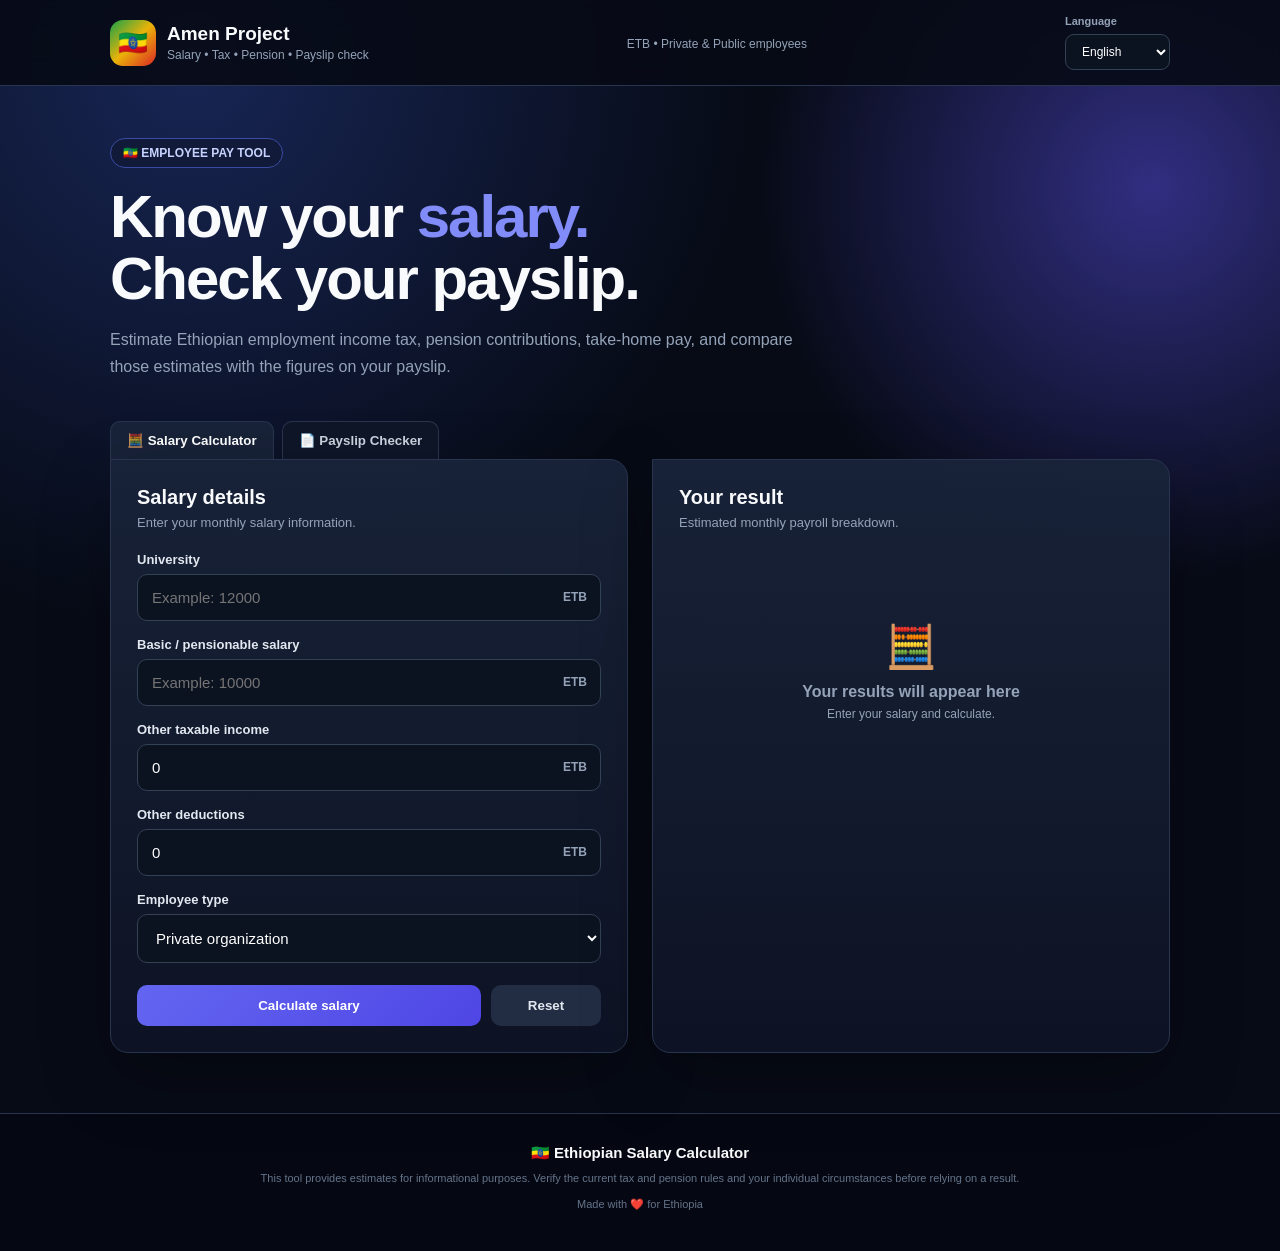
==== commit bf7a9e12: "Update index.html" ====
--- a/index.html
+++ b/index.html
@@ -1,32 +1,34 @@
 <!DOCTYPE html>
+
 <html lang="en"><head><meta charset="utf-8"/><meta content="width=device-width,initial-scale=1" name="viewport"/><meta content="Ethiopian salary calculator with tax, pension and payslip checking" name="description"/><title>Amen Project</title><style>
 :root{--bg:#070b16;--p:#111827;--p2:#182238;--line:#29354e;--t:#f8fafc;--m:#94a3b8;--pri:#6366f1;--g:#22c55e;--r:#f87171;--o:#fb923c;--b:#38bdf8}*{box-sizing:border-box}body{margin:0;font-family:Segoe UI,Arial,sans-serif;color:var(--t);background:radial-gradient(circle at 15% 5%,#172554 0,transparent 35%),radial-gradient(circle at 90% 15%,#312e81 0,transparent 25%),var(--bg);min-height:100vh}header{position:sticky;top:0;z-index:9;background:rgba(7,11,22,.9);backdrop-filter:blur(14px);border-bottom:1px solid var(--line)}.nav{max-width:1100px;margin:auto;padding:15px 20px;display:flex;justify-content:space-between;align-items:center}.brand{display:flex;align-items:center;gap:11px}.logo{width:46px;height:46px;border-radius:13px;display:grid;place-items:center;font-size:24px;background:linear-gradient(135deg,#16a34a,#eab308,#dc2626)}.brand h1{margin:0;font-size:19px}.brand p,.nav-note{margin:3px 0 0;color:var(--m);font-size:12px}.hero{max-width:1100px;margin:auto;padding:52px 20px 25px}.badge{display:inline-block;padding:7px 12px;border-radius:99px;background:#111b39;border:1px solid #3b4aa3;color:#c7d2fe;font-size:12px;font-weight:800}.hero h2{font-size:clamp(34px,6vw,60px);line-height:1.03;letter-spacing:-2px;margin:18px 0 0}.hero h2 span{color:#818cf8}.hero>p{max-width:720px;color:var(--m);line-height:1.7;margin-top:16px}.tabs{max-width:1100px;margin:auto;padding:0 20px;display:flex;gap:8px}.tab{border:1px solid var(--line);border-bottom:none;background:#0e1628;color:#cbd5e1;padding:11px 16px;border-radius:10px 10px 0 0;cursor:pointer;font-weight:800}.tab.active{background:var(--p2);color:#fff}.main{max-width:1100px;margin:auto;padding:0 20px 60px}.section{display:none}.section.active{display:block}.grid{display:grid;grid-template-columns:1fr 1fr;gap:24px}.card{background:linear-gradient(180deg,rgba(24,34,56,.98),rgba(13,19,36,.98));border:1px solid var(--line);border-radius:0 18px 18px 18px;padding:26px;box-shadow:0 25px 70px rgba(0,0,0,.28)}.card h3{margin:0;font-size:20px}.sub{color:var(--m);font-size:13px;margin:6px 0 22px}.field{margin-bottom:16px}label{display:block;font-size:13px;font-weight:800;color:#e2e8f0;margin-bottom:7px}.iw{position:relative}input,select{width:100%;padding:14px;border:1px solid #334155;border-radius:10px;background:#0b1220;color:#fff;font-size:15px;outline:0}input{padding-right:60px}input:focus,select:focus{border-color:var(--pri);box-shadow:0 0 0 3px rgba(99,102,241,.14)}.cur{position:absolute;right:14px;top:50%;transform:translateY(-50%);color:var(--m);font-size:12px;font-weight:800}.btns{display:grid;grid-template-columns:1fr 110px;gap:10px;margin-top:22px}button{border:0;border-radius:10px;padding:13px 15px;font-weight:800;cursor:pointer}.primary{background:linear-gradient(135deg,var(--pri),#4f46e5);color:#fff}.secondary{background:#222d44;color:#e2e8f0}.error{display:none;margin-top:12px;padding:11px;border-radius:9px;background:rgba(127,29,29,.25);border:1px solid #7f1d1d;color:#fecaca;font-size:12px}.placeholder{text-align:center;color:var(--m);padding:70px 10px}.placeholder .icon{font-size:42px;margin-bottom:12px}.result{display:none}.summary{padding:20px;border-radius:14px;margin-bottom:18px;background:linear-gradient(135deg,#052e1a,#0f3d2a);border:1px solid #166534;text-align:center}.summary small{color:#86efac;text-transform:uppercase;letter-spacing:1px;font-weight:900}.summary .value{font-size:38px;color:#4ade80;font-weight:900;margin-top:7px}.summary .note{font-size:11px;color:#86efac;margin-top:4px}.rows{border-top:1px solid var(--line)}.row{display:flex;justify-content:space-between;gap:15px;padding:12px 0;border-bottom:1px solid var(--line);font-size:13px}.row span{color:var(--m)}.tax{color:var(--o)!important}.ded{color:var(--r)!important}.ok{color:#4ade80!important}.info{color:var(--b)!important}.box{margin-top:18px;padding:15px;border:1px solid var(--line);border-radius:12px;background:#0b1220}.box h4{margin:0 0 8px;font-size:13px}.box p{margin:4px 0;color:var(--m);font-size:11px;line-height:1.6}.status{padding:18px;border-radius:14px;margin-bottom:18px;border:1px solid var(--line)}.status.good{background:rgba(34,197,94,.08);border-color:#166534}.status.warn{background:rgba(251,146,60,.08);border-color:#9a3412}.status.bad{background:rgba(248,113,113,.08);border-color:#991b1b}.status h4{margin:0 0 6px;font-size:18px}.status p{margin:0;color:var(--m);font-size:12px;line-height:1.6}footer{border-top:1px solid var(--line);background:#050812;padding:30px 20px;text-align:center}footer h3{margin:0;font-size:15px}footer p{max-width:760px;margin:8px auto;color:#64748b;font-size:11px;line-height:1.6}@media(max-width:800px){.grid{grid-template-columns:1fr}.nav-note{display:none}}@media(max-width:480px){.hero{padding:40px 14px 20px}.main{padding:0 14px 45px}.tabs{padding:0 14px}.card{padding:20px}.btns{grid-template-columns:1fr}.summary .value{font-size:31px}}
 
-.lang-wrap{display:flex;align-items:center;gap:8px}
+.lang-wrap{display;align-items;gap:8px}
 .lang-label{font-size:11px;color:#94a3b8;font-weight:700}
-#langSelect{width:auto;min-width:105px;padding:9px 12px;border:1px solid #334155;border-radius:9px;background:#0b1220;color:#fff;font-size:12px}
+#langSelect{width;min-width:105px;padding:9px 12px;border:1px solid #334155;border-radius:9px;background:#0b1220;color:#fff;font-size:12px}
 .print-btn{margin-top:15px;width:100%;background:#24304a;color:#fff;border:1px solid #3a4a69}
-.print-btn:hover{background:#31405f}
-html[dir="rtl"] body{text-align:right}
-html[dir="rtl"] .nav,html[dir="rtl"] .brand{direction:rtl}
-html[dir="rtl"] .row{flex-direction:row-reverse}
-html[dir="rtl"] .summary,html[dir="rtl"] .status,html[dir="rtl"] .box{text-align:right}
-html[dir="rtl"] input,html[dir="rtl"] select{direction:rtl}
-@media(max-width:700px){.lang-label{display:none}}
+.print-btn
+html[dir="rtl"] body{text-align}
+html[dir="rtl"] .nav,html[dir="rtl"] .brand{direction}
+html[dir="rtl"] .row{flex-direction}
+html[dir="rtl"] .summary,html[dir="rtl"] .status,html[dir="rtl"] .box{text-align}
+html[dir="rtl"] input,html[dir="rtl"] select{direction}
+@media(max-width:700px){.lang-label{display}}
 @media print{
-  body>*:not(#printArea){display:none!important}
-  #printArea{display:block!important;color:#111;background:#fff;padding:28px;font-family:Arial,sans-serif}
-  #printArea h1{margin:0 0 4px;font-size:24px}
-  #printArea h2{margin:24px 0 10px;font-size:18px}
-  #printArea p{margin:5px 0;color:#444;font-size:12px}
-  #printArea table{width:100%;border-collapse:collapse;margin-top:10px}
-  #printArea th,#printArea td{border:1px solid #ccc;padding:8px;text-align:left;font-size:12px}
-  #printArea th{background:#f3f4f6}
-  #printArea .report-total{font-size:18px;font-weight:800;margin-top:16px}
-  #printArea .report-note{margin-top:22px;padding:12px;border:1px solid #ddd}
-}
-#printArea{display:none}
+body>*(#printArea){display!important}
+#printArea{display!important;color:#111;background:#fff;padding:28px;font-family,sans-serif}
+#printArea h1{margin:0 0 4px;font-size:24px}
+#printArea h2{margin:24px 0 10px;font-size:18px}
+#printArea p{margin:5px 0;color:#444;font-size:12px}
+#printArea table{width:100%;border-collapse;margin-top:10px}
+#printArea th,#printArea td{border:1px solid #ccc;padding:8px;text-align;font-size:12px}
+#printArea th{background:#f3f4f6}
+#printArea .report-total{font-size:18px;font-weight:800;margin-top:16px}
+#printArea .report-note{margin-top:22px;padding:12px;border:1px solid #ddd}
+}
+#printArea{display}
 </style></head><body>
+
 <header><div class="nav"><div class="brand"><div class="logo">🇪🇹</div><div><h1>Amen Project</h1><p>Salary • Tax • Pension • Payslip check</p></div></div><div class="nav-note">ETB • Private &amp; Public employees</div><div class="lang-wrap"><label class="lang-label" for="langSelect">Language</label><select aria-label="Language" id="langSelect" onchange="setLanguage(this.value)"><option value="en">English</option><option value="am">አማርኛ</option></select></div></div></header>
 <section class="hero"><div class="badge">🇪🇹 EMPLOYEE PAY TOOL</div><h2>Know your <span>salary.</span><br/>Check your payslip.</h2><p>Estimate Ethiopian employment income tax, pension contributions, take-home pay, and compare those estimates with the figures on your payslip.</p></section>
 <div class="tabs"><button class="tab active" onclick="tab('calc',this)">🧮 Salary Calculator</button><button class="tab" onclick="tab('pay',this)">📄 Payslip Checker</button></div>
@@ -38,404 +40,404 @@
 let currentLang = localStorage.getItem("salaryLang") || "en";
 
 const TX = {
-  en: {
-    pageTitle:"Amen Project",
-    headerSub:"Salary • Tax • Pension • Payslip check",
-    headerNote:"ETB • Private & Public employees",
-    badge:"🇪🇹 EMPLOYEE PAY TOOL",
-    heroTitle:'Know your <span>salary.</span><br>Check your payslip.',
-    heroText:"Estimate Ethiopian employment income tax, pension contributions, take-home pay, and compare those estimates with the figures on your payslip.",
-    calcTab:"🧮 Salary Calculator",
-    payTab:"📄 Payslip Checker",
-    salaryDetails:"Salary details",
-    salarySub:"Enter your monthly salary information.",
-    gross:"University",
-    basic:"Basic / pensionable salary",
-    otherIncome:"Other taxable income",
-    otherDed:"Other deductions",
-    employeeType:"Employee type",
-    private:"Private organization",
-    civil:"Civil/public service",
-    military:"Military / police",
-    calcError:"Please enter valid non-negative amounts. Basic salary cannot exceed gross salary.",
-    calcButton:"Calculate salary",
-    reset:"Reset",
-    result:"Your result",
-    resultSub:"Estimated monthly payroll breakdown.",
-    emptyResult:"Your results will appear here",
-    emptyCalc:"Enter your salary and calculate.",
-    takeHome:"Estimated take-home salary",
-    takeNote:"After pension, tax and other deductions",
-    pension:"Employee pension (7%)",
-    taxable:"Taxable income",
-    tax:"Income tax",
-    totalDed:"Total employee deductions",
-    employerPension:"Employer pension",
-    employerCost:"Total employer cost",
-    taxDetails:"Tax details",
-    taxBracket:"Tax bracket: ",
-    marginal:"Marginal rate: ",
-    formula:"Formula: ",
-    payslipTitle:"Payslip checker",
-    payslipSub:"Enter figures from your payslip and compare them with an estimate.",
-    psGross:"Payslip gross salary",
-    psBasic:"Payslip basic / pensionable salary",
-    psOther:"Other taxable income",
-    psOtherDed:"Other deductions",
-    actualTax:"Actual income tax withheld",
-    actualPension:"Actual employee pension withheld",
-    actualNet:"Actual take-home pay",
-    psError:"Please enter all required payslip figures as valid non-negative amounts. Basic salary cannot exceed gross salary.",
-    checkButton:"Check payslip",
-    checkResult:"Check result",
-    checkSub:"A review aid—not proof of a payroll error.",
-    psEmpty:"Enter your payslip figures",
-    psEmptySub:"We'll flag differences worth reviewing.",
-    estimatedTax:"Estimated tax",
-    actualTaxLabel:"Actual tax withheld",
-    taxDiff:"Tax difference",
-    estimatedPension:"Estimated employee pension",
-    actualPensionLabel:"Actual employee pension",
-    pensionDiff:"Pension difference",
-    estimatedNet:"Estimated take-home",
-    actualNetLabel:"Actual take-home",
-    netDiff:"Net pay difference",
-    reviewNoteTitle:"Review note",
-    reviewNote:"Differences can come from allowances, exemptions, benefits, arrears, loans, advances, rounding, payroll timing, or other applicable rules. Review the underlying payslip details before concluding that a mistake occurred.",
-    print:"🖨️ Print payslip report",
-    closeEnoughTitle:"✅ Figures are close to the estimate",
-    closeEnoughText:"The entered tax, pension and net-pay figures are within ETB 1 of this calculator’s estimate. Keep your payslip for your records.",
-    diffTitle:"⚠️ Difference found",
-    diffText:"One or more figures differ from the estimate. Review the payslip details and assumptions before concluding there is an error.",
-    footerTitle:"🇪🇹 Ethiopian Salary Calculator",
-    footerText:"This tool provides estimates for informational purposes. Verify the current tax and pension rules and your individual circumstances before relying on a result.",
-    made:"Made with ❤️ for Ethiopia",
-    language:"Language",
-    reportTitle:"Payslip Comparison Report",
-    generated:"Generated on",
-    reportStatus:"Review status",
-    expected:"Expected",
-    actual:"Actual",
-    difference:"Difference",
-    reportNote:"This report is a review aid, not proof of a payroll error. Actual payroll can vary because of applicable allowances, exemptions, benefits, arrears, loans, advances, rounding, timing, and other rules."
-  },
-  am: {
-    pageTitle:"የኢትዮጵያ ደመወዝ ማስያ",
-    headerSub:"ደመወዝ • ግብር • ጡረታ • የክፍያ ማረጋገጫ",
-    headerNote:"ETB • ለግል እና ለመንግስት ሰራተኞች",
-    badge:"🇪🇹 የሰራተኛ ክፍያ መሣሪያ",
-    heroTitle:'ደመወዝዎን <span>ይወቁ።</span><br>የደመወዝ ደረሰኝዎን ይመርምሩ።',
-    heroText:"የወር ደመወዝ፣ የሥራ ገቢ ግብር፣ የጡረታ መዋጮ እና የሚቀርዎትን ደመወዝ ይገምቱ፤ ከደመወዝ ደረሰኝዎ ጋርም ያነጻጽሩ።",
-    calcTab:"🧮 የደመወዝ ማስያ",
-    payTab:"📄 የደመወዝ ደረሰኝ ማረጋገጫ",
-    salaryDetails:"የደመወዝ መረጃ",
-    salarySub:"የወር ደመወዝ መረጃዎን ያስገቡ።",
-    gross:"ጠቅላላ የወር ደመወዝ",
-    basic:"መሠረታዊ / የጡረታ ደመወዝ",
-    otherIncome:"ሌላ ግብር የሚከፈልበት ገቢ",
-    otherDed:"ሌሎች ቅናሾች",
-    employeeType:"የሰራተኛ አይነት",
-    private:"የግል ድርጅት",
-    civil:"የመንግስት ሰራተኛ",
-    military:"ወታደራዊ / ፖሊስ",
-    calcError:"እባክዎ ትክክለኛ ያልሆኑ አሉታዊ ቁጥሮችን አይጠቀሙ። መሠረታዊ ደመወዝ ከጠቅላላ ደመወዝ መብለጥ አይችልም።",
-    calcButton:"ደመወዝ አስላ",
-    reset:"ዳግም አስጀምር",
-    result:"ውጤትዎ",
-    resultSub:"የወር ደመወዝ ግምታዊ ዝርዝር።",
-    emptyResult:"ውጤትዎ እዚህ ይታያል",
-    emptyCalc:"ደመወዝዎን ያስገቡ እና ያስሉ።",
-    takeHome:"ግምታዊ የሚቀር ደመወዝ",
-    takeNote:"ከጡረታ፣ ግብር እና ሌሎች ቅናሾች በኋላ",
-    pension:"የሰራተኛ ጡረታ (7%)",
-    taxable:"ግብር የሚከፈልበት ገቢ",
-    tax:"የገቢ ግብር",
-    totalDed:"ጠቅላላ የሰራተኛ ቅናሾች",
-    employerPension:"የአሰሪ ጡረታ",
-    employerCost:"ጠቅላላ የአሰሪ ወጪ",
-    taxDetails:"የግብር ዝርዝር",
-    taxBracket:"የግብር ደረጃ፡ ",
-    marginal:"የግብር ከፍተኛ መጠን፡ ",
-    formula:"ቀመር፡ ",
-    payslipTitle:"የደመወዝ ደረሰኝ ማረጋገጫ",
-    payslipSub:"ከደመወዝ ደረሰኝዎ ላይ ያሉ ቁጥሮችን ያስገቡ እና ከግምቱ ጋር ያነጻጽሩ።",
-    psGross:"በደረሰኝ ላይ ያለ ጠቅላላ ደመወዝ",
-    psBasic:"በደረሰኝ ላይ ያለ መሠረታዊ / የጡረታ ደመወዝ",
-    psOther:"ሌላ ግብር የሚከፈልበት ገቢ",
-    psOtherDed:"ሌሎች ቅናሾች",
-    actualTax:"በእውነት የተቆረጠ ገቢ ግብር",
-    actualPension:"በእውነት የተቆረጠ የሰራተኛ ጡረታ",
-    actualNet:"በእውነት የተቀበሉት ደመወዝ",
-    psError:"እባክዎ ሁሉንም የሚያስፈልጉ ቁጥሮች በትክክል ያስገቡ። መሠረታዊ ደመወዝ ከጠቅላላ ደመወዝ መብለጥ አይችልም።",
-    checkButton:"ደረሰኙን አረጋግጥ",
-    checkResult:"የማረጋገጫ ውጤት",
-    checkSub:"የመርማሪያ መሣሪያ ነው፤ የደመወዝ ስህተት መሆኑን በራሱ አያረጋግጥም።",
-    psEmpty:"የደመወዝ ደረሰኝዎን ያስገቡ",
-    psEmptySub:"መርመራ የሚያስፈልጋቸውን ልዩነቶች እናሳያለን።",
-    estimatedTax:"ግምታዊ ግብር",
-    actualTaxLabel:"በእውነት የተቆረጠ ግብር",
-    taxDiff:"የግብር ልዩነት",
-    estimatedPension:"ግምታዊ የሰራተኛ ጡረታ",
-    actualPensionLabel:"በእውነት የተቆረጠ ጡረታ",
-    pensionDiff:"የጡረታ ልዩነት",
-    estimatedNet:"ግምታዊ የሚቀር ደመወዝ",
-    actualNetLabel:"በእውነት የተቀበሉት ደመወዝ",
-    netDiff:"የሚቀር ደመወዝ ልዩነት",
-    reviewNoteTitle:"የመርማሪያ ማስታወሻ",
-    reviewNote:"ልዩነቶች ከአበል፣ ከነፃነቶች፣ ከጥቅማጥቅሞች፣ ከተዘገየ ክፍያ፣ ከብድር፣ ከቅድመ ክፍያ፣ ከየሂሳብ ክብደት፣ ከየክፍያ ጊዜ እና ከሌሎች ደንቦች ሊመጡ ይችላሉ። ስህተት መኖሩን ከመወሰንዎ በፊት የደረሰኝዎን ዝርዝር ይመርምሩ።",
-    print:"🖨️ የደመወዝ ደረሰኝ ሪፖርት አትም",
-    closeEnoughTitle:"✅ አሃዞቹ ከግምቱ ጋር ተቀራራቢ ናቸው",
-    closeEnoughText:"የገቢ ግብር፣ ጡረታ እና የሚቀር ደመወዝ አሃዞች ከዚህ ማስያ ግምት በETB 1 ውስጥ ናቸው። የደረሰኝዎን መዝገብ ያስቀምጡ።",
-    diffTitle:"⚠️ ልዩነት ተገኝቷል",
-    diffText:"አንድ ወይም ከዚያ በላይ አሃዞች ከግምቱ ይለያሉ። ስህተት ነው ብለው ከመወሰንዎ በፊት ደረሰኙን እና የተጠቀሱትን መሠረቶች ይመልከቱ።",
-    footerTitle:"🇪🇹 የኢትዮጵያ ደመወዝ ማስያ",
-    footerText:"ይህ መሣሪያ ለመረጃ ዓላማ ግምት ይሰጣል። በራስዎ ሁኔታ የሚመለከቱ የግብር እና የጡረታ ደንቦችን በቅርብ ያረጋግጡ።",
-    made:"በኢትዮጵያ በፍቅር የተሰራ ❤️",
-    language:"ቋንቋ",
-    reportTitle:"የደመወዝ ደረሰኝ ንጽጽር ሪፖርት",
-    generated:"የተፈጠረበት ቀን",
-    reportStatus:"የማረጋገጫ ሁኔታ",
-    expected:"ግምት",
-    actual:"እውነተኛ",
-    difference:"ልዩነት",
-    reportNote:"ይህ ሪፖርት ለመርማሪያ ነው፤ የክፍያ ስህተትን በራሱ አያረጋግጥም። እውነተኛ ክፍያ በአበል፣ ነፃነት፣ ጥቅማጥቅም፣ የተዘገየ ክፍያ፣ ብድር፣ ቅድመ ክፍያ፣ የሂሳብ ክብደት፣ ጊዜ እና ሌሎች ደንቦች ምክንያት ሊለያይ ይችላል።"
-  }
+en: {
+pageTitle:"Amen Project",
+headerSub:"Salary • Tax • Pension • Payslip check",
+headerNote:"ETB • Private & Public employees",
+badge:"🇪🇹 EMPLOYEE PAY TOOL",
+heroTitle:'Know your <span>salary.</span><br>Check your payslip.',
+heroText:"Estimate Ethiopian employment income tax, pension contributions, take-home pay, and compare those estimates with the figures on your payslip.",
+calcTab:"🧮 Salary Calculator",
+payTab:"📄 Payslip Checker",
+salaryDetails:"Salary details",
+salarySub:"Enter your monthly salary information.",
+gross:"University",
+basic:"Basic / pensionable salary",
+otherIncome:"Other taxable income",
+otherDed:"Other deductions",
+employeeType:"Employee type",
+private:"Private organization",
+civil:"Civil/public service",
+military:"Military / police",
+calcError:"Please enter valid non-negative amounts. Basic salary cannot exceed gross salary.",
+calcButton:"Calculate salary",
+reset:"Reset",
+result:"Your result",
+resultSub:"Estimated monthly payroll breakdown.",
+emptyResult:"Your results will appear here",
+emptyCalc:"Enter your salary and calculate.",
+takeHome:"Estimated take-home salary",
+takeNote:"After pension, tax and other deductions",
+pension:"Employee pension (7%)",
+taxable:"Taxable income",
+tax:"Income tax",
+totalDed:"Total employee deductions",
+employerPension:"Employer pension",
+employerCost:"Total employer cost",
+taxDetails:"Tax details",
+taxBracket:"Tax bracket: ",
+marginal:"Marginal rate: ",
+formula:"Formula: ",
+payslipTitle:"Payslip checker",
+payslipSub:"Enter figures from your payslip and compare them with an estimate.",
+psGross:"Payslip gross salary",
+psBasic:"Payslip basic / pensionable salary",
+psOther:"Other taxable income",
+psOtherDed:"Other deductions",
+actualTax:"Actual income tax withheld",
+actualPension:"Actual employee pension withheld",
+actualNet:"Actual take-home pay",
+psError:"Please enter all required payslip figures as valid non-negative amounts. Basic salary cannot exceed gross salary.",
+checkButton:"Check payslip",
+checkResult:"Check result",
+checkSub:"A review aid—not proof of a payroll error.",
+psEmpty:"Enter your payslip figures",
+psEmptySub:"We'll flag differences worth reviewing.",
+estimatedTax:"Estimated tax",
+actualTaxLabel:"Actual tax withheld",
+taxDiff:"Tax difference",
+estimatedPension:"Estimated employee pension",
+actualPensionLabel:"Actual employee pension",
+pensionDiff:"Pension difference",
+estimatedNet:"Estimated take-home",
+actualNetLabel:"Actual take-home",
+netDiff:"Net pay difference",
+reviewNoteTitle:"Review note",
+reviewNote:"Differences can come from allowances, exemptions, benefits, arrears, loans, advances, rounding, payroll timing, or other applicable rules. Review the underlying payslip details before concluding that a mistake occurred.",
+print:"🖨️ Print payslip report",
+closeEnoughTitle:"✅ Figures are close to the estimate",
+closeEnoughText:"The entered tax, pension and net-pay figures are within ETB 1 of this calculator’s estimate. Keep your payslip for your records.",
+diffTitle:"⚠️ Difference found",
+diffText:"One or more figures differ from the estimate. Review the payslip details and assumptions before concluding there is an error.",
+footerTitle:"🇪🇹 Ethiopian Salary Calculator",
+footerText:"This tool provides estimates for informational purposes. Verify the current tax and pension rules and your individual circumstances before relying on a result.",
+made:"Made with ❤️ for Ethiopia",
+language:"Language",
+reportTitle:"Payslip Comparison Report",
+generated:"Generated on",
+reportStatus:"Review status",
+expected:"Expected",
+actual:"Actual",
+difference:"Difference",
+reportNote:"This report is a review aid, not proof of a payroll error. Actual payroll can vary because of applicable allowances, exemptions, benefits, arrears, loans, advances, rounding, timing, and other rules."
+},
+am: {
+pageTitle:"የኢትዮጵያ ደመወዝ ማስያ",
+headerSub:"ደመወዝ • ግብር • ጡረታ • የክፍያ ማረጋገጫ",
+headerNote:"ETB • ለግል እና ለመንግስት ሰራተኞች",
+badge:"🇪🇹 የሰራተኛ ክፍያ መሣሪያ",
+heroTitle:'ደመወዝዎን <span>ይወቁ።</span><br>የደመወዝ ደረሰኝዎን ይመርምሩ።',
+heroText:"የወር ደመወዝ፣ የሥራ ገቢ ግብር፣ የጡረታ መዋጮ እና የሚቀርዎትን ደመወዝ ይገምቱ፤ ከደመወዝ ደረሰኝዎ ጋርም ያነጻጽሩ።",
+calcTab:"🧮 የደመወዝ ማስያ",
+payTab:"📄 የደመወዝ ደረሰኝ ማረጋገጫ",
+salaryDetails:"የደመወዝ መረጃ",
+salarySub:"የወር ደመወዝ መረጃዎን ያስገቡ።",
+gross:"ጠቅላላ የወር ደመወዝ",
+basic:"መሠረታዊ / የጡረታ ደመወዝ",
+otherIncome:"ሌላ ግብር የሚከፈልበት ገቢ",
+otherDed:"ሌሎች ቅናሾች",
+employeeType:"የሰራተኛ አይነት",
+private:"የግል ድርጅት",
+civil:"የመንግስት ሰራተኛ",
+military:"ወታደራዊ / ፖሊስ",
+calcError:"እባክዎ ትክክለኛ ያልሆኑ አሉታዊ ቁጥሮችን አይጠቀሙ። መሠረታዊ ደመወዝ ከጠቅላላ ደመወዝ መብለጥ አይችልም።",
+calcButton:"ደመወዝ አስላ",
+reset:"ዳግም አስጀምር",
+result:"ውጤትዎ",
+resultSub:"የወር ደመወዝ ግምታዊ ዝርዝር።",
+emptyResult:"ውጤትዎ እዚህ ይታያል",
+emptyCalc:"ደመወዝዎን ያስገቡ እና ያስሉ።",
+takeHome:"ግምታዊ የሚቀር ደመወዝ",
+takeNote:"ከጡረታ፣ ግብር እና ሌሎች ቅናሾች በኋላ",
+pension:"የሰራተኛ ጡረታ (7%)",
+taxable:"ግብር የሚከፈልበት ገቢ",
+tax:"የገቢ ግብር",
+totalDed:"ጠቅላላ የሰራተኛ ቅናሾች",
+employerPension:"የአሰሪ ጡረታ",
+employerCost:"ጠቅላላ የአሰሪ ወጪ",
+taxDetails:"የግብር ዝርዝር",
+taxBracket:"የግብር ደረጃ፡ ",
+marginal:"የግብር ከፍተኛ መጠን፡ ",
+formula:"ቀመር፡ ",
+payslipTitle:"የደመወዝ ደረሰኝ ማረጋገጫ",
+payslipSub:"ከደመወዝ ደረሰኝዎ ላይ ያሉ ቁጥሮችን ያስገቡ እና ከግምቱ ጋር ያነጻጽሩ።",
+psGross:"በደረሰኝ ላይ ያለ ጠቅላላ ደመወዝ",
+psBasic:"በደረሰኝ ላይ ያለ መሠረታዊ / የጡረታ ደመወዝ",
+psOther:"ሌላ ግብር የሚከፈልበት ገቢ",
+psOtherDed:"ሌሎች ቅናሾች",
+actualTax:"በእውነት የተቆረጠ ገቢ ግብር",
+actualPension:"በእውነት የተቆረጠ የሰራተኛ ጡረታ",
+actualNet:"በእውነት የተቀበሉት ደመወዝ",
+psError:"እባክዎ ሁሉንም የሚያስፈልጉ ቁጥሮች በትክክል ያስገቡ። መሠረታዊ ደመወዝ ከጠቅላላ ደመወዝ መብለጥ አይችልም።",
+checkButton:"ደረሰኙን አረጋግጥ",
+checkResult:"የማረጋገጫ ውጤት",
+checkSub:"የመርማሪያ መሣሪያ ነው፤ የደመወዝ ስህተት መሆኑን በራሱ አያረጋግጥም።",
+psEmpty:"የደመወዝ ደረሰኝዎን ያስገቡ",
+psEmptySub:"መርመራ የሚያስፈልጋቸውን ልዩነቶች እናሳያለን።",
+estimatedTax:"ግምታዊ ግብር",
+actualTaxLabel:"በእውነት የተቆረጠ ግብር",
+taxDiff:"የግብር ልዩነት",
+estimatedPension:"ግምታዊ የሰራተኛ ጡረታ",
+actualPensionLabel:"በእውነት የተቆረጠ ጡረታ",
+pensionDiff:"የጡረታ ልዩነት",
+estimatedNet:"ግምታዊ የሚቀር ደመወዝ",
+actualNetLabel:"በእውነት የተቀበሉት ደመወዝ",
+netDiff:"የሚቀር ደመወዝ ልዩነት",
+reviewNoteTitle:"የመርማሪያ ማስታወሻ",
+reviewNote:"ልዩነቶች ከአበል፣ ከነፃነቶች፣ ከጥቅማጥቅሞች፣ ከተዘገየ ክፍያ፣ ከብድር፣ ከቅድመ ክፍያ፣ ከየሂሳብ ክብደት፣ ከየክፍያ ጊዜ እና ከሌሎች ደንቦች ሊመጡ ይችላሉ። ስህተት መኖሩን ከመወሰንዎ በፊት የደረሰኝዎን ዝርዝር ይመርምሩ።",
+print:"🖨️ የደመወዝ ደረሰኝ ሪፖርት አትም",
+closeEnoughTitle:"✅ አሃዞቹ ከግምቱ ጋር ተቀራራቢ ናቸው",
+closeEnoughText:"የገቢ ግብር፣ ጡረታ እና የሚቀር ደመወዝ አሃዞች ከዚህ ማስያ ግምት በETB 1 ውስጥ ናቸው። የደረሰኝዎን መዝገብ ያስቀምጡ።",
+diffTitle:"⚠️ ልዩነት ተገኝቷል",
+diffText:"አንድ ወይም ከዚያ በላይ አሃዞች ከግምቱ ይለያሉ። ስህተት ነው ብለው ከመወሰንዎ በፊት ደረሰኙን እና የተጠቀሱትን መሠረቶች ይመልከቱ።",
+footerTitle:"🇪🇹 የኢትዮጵያ ደመወዝ ማስያ",
+footerText:"ይህ መሣሪያ ለመረጃ ዓላማ ግምት ይሰጣል። በራስዎ ሁኔታ የሚመለከቱ የግብር እና የጡረታ ደንቦችን በቅርብ ያረጋግጡ።",
+made:"በኢትዮጵያ በፍቅር የተሰራ ❤️",
+language:"ቋንቋ",
+reportTitle:"የደመወዝ ደረሰኝ ንጽጽር ሪፖርት",
+generated:"የተፈጠረበት ቀን",
+reportStatus:"የማረጋገጫ ሁኔታ",
+expected:"ግምት",
+actual:"እውነተኛ",
+difference:"ልዩነት",
+reportNote:"ይህ ሪፖርት ለመርማሪያ ነው፤ የክፍያ ስህተትን በራሱ አያረጋግጥም። እውነተኛ ክፍያ በአበል፣ ነፃነት፣ ጥቅማጥቅም፣ የተዘገየ ክፍያ፣ ብድር፣ ቅድመ ክፍያ፣ የሂሳብ ክብደት፣ ጊዜ እና ሌሎች ደንቦች ምክንያት ሊለያይ ይችላል።"
+}
 };
 
 function T(k){return TX[currentLang][k]||TX.en[k]||k}
 
 const staticMap = {
-  "header h1":"pageTitle",
-  ".brand p":"headerSub",
-  ".nav-note":"headerNote",
-  ".badge":"badge",
-  ".hero p":"heroText",
-  ".card:nth-of-type(1) .card-header h3":"salaryDetails",
-  ".card:nth-of-type(1) .sub":"salarySub"
+"header h1":"pageTitle",
+".brand p":"headerSub",
+".nav-note":"headerNote",
+".badge":"badge",
+".hero p":"heroText",
+".card(1) .card-header h3":"salaryDetails",
+".card(1) .sub":"salarySub"
 };
 
 function setLanguage(lang){
-  currentLang = lang === "am" ? "am" : "en";
-  localStorage.setItem("salaryLang", currentLang);
-  document.documentElement.lang = currentLang === "am" ? "am" : "en";
-  document.documentElement.dir = currentLang === "am" ? "rtl" : "ltr";
-  document.getElementById("langSelect").value=currentLang;
-
-  document.title=T("pageTitle");
-
-  document.querySelector("header h1").textContent=T("pageTitle");
-  document.querySelector(".brand p").textContent=T("headerSub");
-  document.querySelector(".nav-note").textContent=T("headerNote");
-  document.querySelector(".badge").textContent=T("badge");
-
-  const heroH=document.querySelector(".hero h2");
-  heroH.innerHTML=T("heroTitle");
-  document.querySelector(".hero > p").textContent=T("heroText");
-
-  const tabs=document.querySelectorAll(".tab");
-  tabs[0].textContent=T("calcTab");
-  tabs[1].textContent=T("payTab");
-
-  const calc=s=>document.querySelector(s);
-  const labels=document.querySelectorAll("label");
-  const calcLabels=[T("gross"),T("basic"),T("otherIncome"),T("otherDed"),T("employeeType")];
-  const psLabels=[T("psGross"),T("psBasic"),T("psOther"),T("psOtherDed"),T("actualTax"),T("actualPension"),T("actualNet"),T("employeeType")];
-  labels[1].textContent=calcLabels[0];
-  labels[2].textContent=calcLabels[1];
-  labels[3].textContent=calcLabels[2];
-  labels[4].textContent=calcLabels[3];
-  labels[5].textContent=calcLabels[4];
-  labels[6].textContent=psLabels[0];
-  labels[7].textContent=psLabels[1];
-  labels[8].textContent=psLabels[2];
-  labels[9].textContent=psLabels[3];
-  labels[10].textContent=psLabels[4];
-  labels[11].textContent=psLabels[5];
-  labels[12].textContent=psLabels[6];
-  labels[13].textContent=psLabels[7];
-
-  const cards=document.querySelectorAll(".card");
-  cards[0].querySelector("h3").textContent=T("salaryDetails");
-  cards[0].querySelector(".sub").textContent=T("salarySub");
-  cards[1].querySelector("h3").textContent=T("result");
-  cards[1].querySelector(".sub").textContent=T("resultSub");
-  cards[2].querySelector("h3").textContent=T("payslipTitle");
-  cards[2].querySelector(".sub").textContent=T("payslipSub");
-  cards[3].querySelector("h3").textContent=T("checkResult");
-  cards[3].querySelector(".sub").textContent=T("checkSub");
-
-  document.getElementById("calcButtonText")?.remove();
-  document.querySelectorAll(".btns button").forEach((b,i)=>{
-    const isCalc = b.closest("#calc") || b.closest(".section")?.id==="calc";
-    if(isCalc){ b.textContent=(i===0?T("calcButton"):T("reset")) }
-    else { b.textContent=(i===0?T("checkButton"):T("reset")) }
-  });
-
-  document.getElementById("ce").textContent=T("calcError");
-  document.getElementById("pe").textContent=T("psError");
-
-  const selects=document.querySelectorAll("select");
-  // Employee-type selects
-  [document.getElementById("sector"),document.getElementById("psector")].forEach(sel=>{
-    if(!sel) return;
-    sel.options[0].textContent=T("private");
-    sel.options[1].textContent=T("civil");
-    sel.options[2].textContent=T("military");
-  });
-
-  document.querySelector("#cph strong").textContent=T("emptyResult");
-  document.querySelector("#cph p").textContent=T("emptyCalc");
-  document.querySelector("#pph strong").textContent=T("psEmpty");
-  document.querySelector("#pph p").textContent=T("psEmptySub");
-
-  document.querySelector("#result .summary small").textContent=T("takeHome");
-  document.querySelector("#result .summary .note").textContent=T("takeNote");
-
-  const resultLabels=document.querySelectorAll("#cres .row span");
-  const rl=[T("gross"),T("basic"),T("pension"),T("taxable"),T("tax"),T("otherDed"),T("totalDed"),T("employerPension"),T("employerCost")];
-  resultLabels.forEach((el,i)=>{if(rl[i])el.textContent=rl[i]});
-
-  document.querySelector("#cres .box h4").textContent=T("taxDetails");
-  document.querySelector("#pres .box h4").textContent=T("reviewNoteTitle");
-  document.querySelector("#pres .box p").textContent=T("reviewNote");
-
-  const prLabels=document.querySelectorAll("#pres .row span");
-  const pl=[T("estimatedTax"),T("actualTaxLabel"),T("taxDiff"),T("estimatedPension"),T("actualPensionLabel"),T("pensionDiff"),T("estimatedNet"),T("actualNetLabel"),T("netDiff")];
-  prLabels.forEach((el,i)=>{if(pl[i])el.textContent=pl[i]});
-
-  document.querySelector(".print-btn").textContent=T("print");
-  document.querySelector("footer h3").textContent=T("footerTitle");
-  document.querySelectorAll("footer p")[0].textContent=T("footerText");
-  document.querySelectorAll("footer p")[1].textContent=T("made");
-  document.querySelector(".lang-label").textContent=T("language");
-
-  // Placeholders
-  document.getElementById("salary").placeholder=currentLang==="am"?"ምሳሌ፡ 12000":"Example: 12000";
-  document.getElementById("basic").placeholder=currentLang==="am"?"ምሳሌ፡ 10000":"Example: 10000";
-  document.getElementById("oincome").placeholder=currentLang==="am"?"ምሳሌ፡ 0":"Example: 0";
-  document.getElementById("oded").placeholder=currentLang==="am"?"ምሳሌ፡ 500":"Example: 500";
-  document.getElementById("pgross").placeholder=currentLang==="am"?"ምሳሌ፡ 12000":"Example: 12000";
-  document.getElementById("pbasic").placeholder=currentLang==="am"?"ምሳሌ፡ 10000":"Example: 10000";
-  document.getElementById("pother").placeholder=currentLang==="am"?"ምሳሌ፡ 0":"Example: 0";
-  document.getElementById("poded").placeholder=currentLang==="am"?"ምሳሌ፡ 500":"Example: 500";
-  document.getElementById("atax").placeholder=currentLang==="am"?"ምሳሌ፡ 1500":"Example: 1500";
-  document.getElementById("apen").placeholder=currentLang==="am"?"ምሳሌ፡ 700":"Example: 700";
-  document.getElementById("anet").placeholder=currentLang==="am"?"ምሳሌ፡ 9800":"Example: 9800";
-
-  refreshDynamicText();
+currentLang = lang === "am" ? "am" : "en";
+localStorage.setItem("salaryLang", currentLang);
+document.documentElement.lang = currentLang === "am" ? "am" : "en";
+document.documentElement.dir = currentLang === "am" ? "rtl" : "ltr";
+document.getElementById("langSelect").value=currentLang;
+
+document.title=T("pageTitle");
+
+document.querySelector("header h1").textContent=T("pageTitle");
+document.querySelector(".brand p").textContent=T("headerSub");
+document.querySelector(".nav-note").textContent=T("headerNote");
+document.querySelector(".badge").textContent=T("badge");
+
+const heroH=document.querySelector(".hero h2");
+heroH.innerHTML=T("heroTitle");
+document.querySelector(".hero > p").textContent=T("heroText");
+
+const tabs=document.querySelectorAll(".tab");
+tabs[0].textContent=T("calcTab");
+tabs[1].textContent=T("payTab");
+
+const calc=s=>document.querySelector(s);
+const labels=document.querySelectorAll("label");
+const calcLabels=[T("gross"),T("basic"),T("otherIncome"),T("otherDed"),T("employeeType")];
+const psLabels=[T("psGross"),T("psBasic"),T("psOther"),T("psOtherDed"),T("actualTax"),T("actualPension"),T("actualNet"),T("employeeType")];
+labels[1].textContent=calcLabels[0];
+labels[2].textContent=calcLabels[1];
+labels[3].textContent=calcLabels[2];
+labels[4].textContent=calcLabels[3];
+labels[5].textContent=calcLabels[4];
+labels[6].textContent=psLabels[0];
+labels[7].textContent=psLabels[1];
+labels[8].textContent=psLabels[2];
+labels[9].textContent=psLabels[3];
+labels[10].textContent=psLabels[4];
+labels[11].textContent=psLabels[5];
+labels[12].textContent=psLabels[6];
+labels[13].textContent=psLabels[7];
+
+const cards=document.querySelectorAll(".card");
+cards[0].querySelector("h3").textContent=T("salaryDetails");
+cards[0].querySelector(".sub").textContent=T("salarySub");
+cards[1].querySelector("h3").textContent=T("result");
+cards[1].querySelector(".sub").textContent=T("resultSub");
+cards[2].querySelector("h3").textContent=T("payslipTitle");
+cards[2].querySelector(".sub").textContent=T("payslipSub");
+cards[3].querySelector("h3").textContent=T("checkResult");
+cards[3].querySelector(".sub").textContent=T("checkSub");
+
+document.getElementById("calcButtonText")?.remove();
+document.querySelectorAll(".btns button").forEach((b,i)=>{
+const isCalc = b.closest("#calc") || b.closest(".section")?.id==="calc";
+if(isCalc){ b.textContent=(i===0?T("calcButton")("reset")) }
+else { b.textContent=(i===0?T("checkButton")("reset")) }
+});
+
+document.getElementById("ce").textContent=T("calcError");
+document.getElementById("pe").textContent=T("psError");
+
+const selects=document.querySelectorAll("select");
+// Employee-type selects
+[document.getElementById("sector"),document.getElementById("psector")].forEach(sel=>{
+if(!sel) return;
+sel.options[0].textContent=T("private");
+sel.options[1].textContent=T("civil");
+sel.options[2].textContent=T("military");
+});
+
+document.querySelector("#cph strong").textContent=T("emptyResult");
+document.querySelector("#cph p").textContent=T("emptyCalc");
+document.querySelector("#pph strong").textContent=T("psEmpty");
+document.querySelector("#pph p").textContent=T("psEmptySub");
+
+document.querySelector("#result .summary small").textContent=T("takeHome");
+document.querySelector("#result .summary .note").textContent=T("takeNote");
+
+const resultLabels=document.querySelectorAll("#cres .row span");
+const rl=[T("gross"),T("basic"),T("pension"),T("taxable"),T("tax"),T("otherDed"),T("totalDed"),T("employerPension"),T("employerCost")];
+resultLabels.forEach((el,i)=>{if(rl[i])el.textContent=rl[i]});
+
+document.querySelector("#cres .box h4").textContent=T("taxDetails");
+document.querySelector("#pres .box h4").textContent=T("reviewNoteTitle");
+document.querySelector("#pres .box p").textContent=T("reviewNote");
+
+const prLabels=document.querySelectorAll("#pres .row span");
+const pl=[T("estimatedTax"),T("actualTaxLabel"),T("taxDiff"),T("estimatedPension"),T("actualPensionLabel"),T("pensionDiff"),T("estimatedNet"),T("actualNetLabel"),T("netDiff")];
+prLabels.forEach((el,i)=>{if(pl[i])el.textContent=pl[i]});
+
+document.querySelector(".print-btn").textContent=T("print");
+document.querySelector("footer h3").textContent=T("footerTitle");
+document.querySelectorAll("footer p")[0].textContent=T("footerText");
+document.querySelectorAll("footer p")[1].textContent=T("made");
+document.querySelector(".lang-label").textContent=T("language");
+
+// Placeholders
+document.getElementById("salary").placeholder=currentLang==="am"?"ምሳሌ፡ 12000":"Example: 12000";
+document.getElementById("basic").placeholder=currentLang==="am"?"ምሳሌ፡ 10000":"Example: 10000";
+document.getElementById("oincome").placeholder=currentLang==="am"?"ምሳሌ፡ 0":"Example: 0";
+document.getElementById("oded").placeholder=currentLang==="am"?"ምሳሌ፡ 500":"Example: 500";
+document.getElementById("pgross").placeholder=currentLang==="am"?"ምሳሌ፡ 12000":"Example: 12000";
+document.getElementById("pbasic").placeholder=currentLang==="am"?"ምሳሌ፡ 10000":"Example: 10000";
+document.getElementById("pother").placeholder=currentLang==="am"?"ምሳሌ፡ 0":"Example: 0";
+document.getElementById("poded").placeholder=currentLang==="am"?"ምሳሌ፡ 500":"Example: 500";
+document.getElementById("atax").placeholder=currentLang==="am"?"ምሳሌ፡ 1500":"Example: 1500";
+document.getElementById("apen").placeholder=currentLang==="am"?"ምሳሌ፡ 700":"Example: 700";
+document.getElementById("anet").placeholder=currentLang==="am"?"ምሳሌ፡ 9800":"Example: 9800";
+
+refreshDynamicText();
 }
 
 function refreshDynamicText(){
-  const cres=document.getElementById("cres");
-  if(cres.style.display!=="none"){
-    const te=document.getElementById("taxableOut").textContent.replace(" ETB","");
-    if(te!==""){
-      // keep current values; refresh only localized prefixes/formula labels
-      const bracket=document.getElementById("brout").dataset.value||"";
-      const rate=document.getElementById("rateout").dataset.value||"";
-      const formula=document.getElementById("formout").dataset.value||"";
-      if(bracket)document.getElementById("brout").textContent=T("taxBracket")+bracket;
-      if(rate)document.getElementById("rateout").textContent=T("marginal")+rate;
-      if(formula)document.getElementById("formout").textContent=T("formula")+formula;
-    }
-  }
+const cres=document.getElementById("cres");
+if(cres.style.display!=="none"){
+const te=document.getElementById("taxableOut").textContent.replace(" ETB","");
+if(te!==""){
+// keep current values; refresh only localized prefixes/formula labels
+const bracket=document.getElementById("brout").dataset.value||"";
+const rate=document.getElementById("rateout").dataset.value||"";
+const formula=document.getElementById("formout").dataset.value||"";
+if(bracket)document.getElementById("brout").textContent=T("taxBracket")+bracket;
+if(rate)document.getElementById("rateout").textContent=T("marginal")+rate;
+if(formula)document.getElementById("formout").textContent=T("formula")+formula;
+}
+}
 }
 
 function n(id){return Number(document.getElementById(id).value||0)}
 function f(x){return x.toLocaleString("en-US",{minimumFractionDigits:2,maximumFractionDigits:2})+" ETB"}
 
 function tax(x){
-  let r,d,b;
-  if(x<=2000){r=0;d=0;b="0 – 2,000 ETB"}
-  else if(x<=4000){r=15;d=300;b="2,001 – 4,000 ETB"}
-  else if(x<=7000){r=20;d=500;b="4,001 – 7,000 ETB"}
-  else if(x<=10000){r=25;d=850;b="7,001 – 10,000 ETB"}
-  else if(x<=14000){r=30;d=1350;b="10,001 – 14,000 ETB"}
-  else{r=35;d=2050;b="Over 14,000 ETB"}
-  let t=Math.max(0,x*r/100-d);
-  return{t,r,b,formula:`${x.toFixed(2)} × ${r}% − ${d.toFixed(2)} = ${t.toFixed(2)} ETB`}
+let r,d,b;
+if(x<=2000){r=0;d=0;b="0 – 2,000 ETB"}
+else if(x<=4000){r=15;d=300;b="2,001 – 4,000 ETB"}
+else if(x<=7000){r=20;d=500;b="4,001 – 7,000 ETB"}
+else if(x<=10000){r=25;d=850;b="7,001 – 10,000 ETB"}
+else if(x<=14000){r=30;d=1350;b="10,001 – 14,000 ETB"}
+else{r=35;d=2050;b="Over 14,000 ETB"}
+let t=Math.max(0,x*r/100-d);
+return{t,r,b,formula:${x.toFixed(2)} × ${r}% − ${d.toFixed(2)} = ${t.toFixed(2)} ETB}
 }
 
 function rates(s){return s==="military"?{e:.07,er:.33}:{e:.07,er:.11}}
 function valid(a){return a.every(x=>Number.isFinite(x)&&x>=0)}
 
 function calcSalary(){
-  let g=n("salary"),b=n("basic"),oi=n("oincome"),od=n("oded"),s=document.getElementById("sector").value;
-  if(!valid([g,b,oi,od])||b>g){document.getElementById("ce").style.display="block";return}
-  document.getElementById("ce").style.display="none";
-  let q=rates(s),pen=b*q.e,ep=b*q.er,taxable=Math.max(0,g+oi-pen),ti=tax(taxable),total=pen+ti.t+od,net=g+oi-total,ec=g+oi+ep;
-  [["gross",g],["bout",b],["pout",pen],["tout",taxable],["taxout",ti.t],["odout",od],["tdout",total],["epout",ep],["ecout",ec]].forEach(([i,v])=>document.getElementById(i).textContent=f(v));
-  document.getElementById("net").textContent=f(net);
-  document.getElementById("brout").dataset.value=ti.b;
-  document.getElementById("rateout").dataset.value=ti.r+"%";
-  document.getElementById("formout").dataset.value=ti.formula;
-  refreshDynamicText();
-  document.getElementById("cph").style.display="none";
-  document.getElementById("cres").style.display="block";
+let g=n("salary"),b=n("basic"),oi=n("oincome"),od=n("oded"),s=document.getElementById("sector").value;
+if(!valid([g,b,oi,od])||b>g){document.getElementById("ce").style.display="block";return}
+document.getElementById("ce").style.display="none";
+let q=rates(s),pen=bq.e,ep=bq.er,taxable=Math.max(0,g+oi-pen),ti=tax(taxable),total=pen+ti.t+od,net=g+oi-total,ec=g+oi+ep;
+[["gross",g],["bout",b],["pout",pen],["tout",taxable],["taxout",ti.t],["odout",od],["tdout",total],["epout",ep],["ecout",ec]].forEach(([i,v])=>document.getElementById(i).textContent=f(v));
+document.getElementById("net").textContent=f(net);
+document.getElementById("brout").dataset.value=ti.b;
+document.getElementById("rateout").dataset.value=ti.r+"%";
+document.getElementById("formout").dataset.value=ti.formula;
+refreshDynamicText();
+document.getElementById("cph").style.display="none";
+document.getElementById("cres").style.display="block";
 }
 
 function resetCalc(){
-  ["salary","basic","oincome","oded"].forEach(i=>document.getElementById(i).value="");
-  document.getElementById("oincome").value="0";
-  document.getElementById("oded").value="0";
-  document.getElementById("ce").style.display="none";
-  document.getElementById("cres").style.display="none";
-  document.getElementById("cph").style.display="block";
+["salary","basic","oincome","oded"].forEach(i=>document.getElementById(i).value="");
+document.getElementById("oincome").value="0";
+document.getElementById("oded").value="0";
+document.getElementById("ce").style.display="none";
+document.getElementById("cres").style.display="none";
+document.getElementById("cph").style.display="block";
 }
 
 let payslipState=null;
 
 function checkPay(){
-  let g=n("pgross"),b=n("pbasic"),oi=n("pother"),od=n("poded"),at=n("atax"),ap=n("apen"),an=n("anet"),s=document.getElementById("psector").value;
-  if(!valid([g,b,oi,od,at,ap,an])||b>g){document.getElementById("pe").style.display="block";return}
-  document.getElementById("pe").style.display="none";
-  let q=rates(s),pen=b*q.e,taxable=Math.max(0,g+oi-pen),ti=tax(taxable),en=g+oi-pen-ti.t-od,td=at-ti.t,pd=ap-pen,nd=an-en,ok=Math.abs(td)<=1&&Math.abs(pd)<=1&&Math.abs(nd)<=1;
-  payslipState={g,b,oi,od,at,ap,an,pen,taxable,ti,en,td,pd,nd,ok};
-  let st=document.getElementById("status");
-  st.className="status "+(ok?"good":(Math.max(Math.abs(td),Math.abs(pd),Math.abs(nd))>100?"bad":"warn"));
-  document.getElementById("stitle").textContent=ok?T("closeEnoughTitle"):T("diffTitle");
-  document.getElementById("stext").textContent=ok?T("closeEnoughText"):T("diffText");
-  [["petax",ti.t],["patax",at],["ptdiff",td],["pepen",pen],["papen",ap],["ppdiff",pd],["penet",en],["panet",an],["pndiff",nd]].forEach(([i,v])=>document.getElementById(i).textContent=f(v));
-  document.getElementById("pph").style.display="none";
-  document.getElementById("pres").style.display="block";
+let g=n("pgross"),b=n("pbasic"),oi=n("pother"),od=n("poded"),at=n("atax"),ap=n("apen"),an=n("anet"),s=document.getElementById("psector").value;
+if(!valid([g,b,oi,od,at,ap,an])||b>g){document.getElementById("pe").style.display="block";return}
+document.getElementById("pe").style.display="none";
+let q=rates(s),pen=b*q.e,taxable=Math.max(0,g+oi-pen),ti=tax(taxable),en=g+oi-pen-ti.t-od,td=at-ti.t,pd=ap-pen,nd=an-en,ok=Math.abs(td)<=1&&Math.abs(pd)<=1&&Math.abs(nd)<=1;
+payslipState={g,b,oi,od,at,ap,an,pen,taxable,ti,en,td,pd,nd,ok};
+let st=document.getElementById("status");
+st.className="status "+(ok?"good":(Math.max(Math.abs(td),Math.abs(pd),Math.abs(nd))>100?"bad":"warn"));
+document.getElementById("stitle").textContent=ok?T("closeEnoughTitle")("diffTitle");
+document.getElementById("stext").textContent=ok?T("closeEnoughText")("diffText");
+[["petax",ti.t],["patax",at],["ptdiff",td],["pepen",pen],["papen",ap],["ppdiff",pd],["penet",en],["panet",an],["pndiff",nd]].forEach(([i,v])=>document.getElementById(i).textContent=f(v));
+document.getElementById("pph").style.display="none";
+document.getElementById("pres").style.display="block";
 }
 
 function resetPay(){
-  ["pgross","pbasic","pother","poded","atax","apen","anet"].forEach(i=>document.getElementById(i).value="");
-  document.getElementById("pother").value="0";
-  document.getElementById("poded").value="0";
-  document.getElementById("pe").style.display="none";
-  document.getElementById("pres").style.display="none";
-  document.getElementById("pph").style.display="block";
-  payslipState=null;
+["pgross","pbasic","pother","poded","atax","apen","anet"].forEach(i=>document.getElementById(i).value="");
+document.getElementById("pother").value="0";
+document.getElementById("poded").value="0";
+document.getElementById("pe").style.display="none";
+document.getElementById("pres").style.display="none";
+document.getElementById("pph").style.display="block";
+payslipState=null;
 }
 
 function printPayslipReport(){
-  if(!payslipState){return}
-  const s=payslipState;
-  const date=new Date().toLocaleString(currentLang==="am"?"am-ET":"en-US",{dateStyle:"medium",timeStyle:"short"});
-  const status=s.ok?T("closeEnoughTitle"):T("diffTitle");
-  const rows=[
-    [T("estimatedTax"),f(s.ti.t),f(s.at),f(s.td)],
-    [T("estimatedPension"),f(s.pen),f(s.ap),f(s.pd)],
-    [T("estimatedNet"),f(s.en),f(s.an),f(s.nd)]
-  ];
-  const area=document.getElementById("printArea")||(()=>{
-    const x=document.createElement("div");x.id="printArea";document.body.appendChild(x);return x;
-  })();
-  area.innerHTML=`
+if(!payslipState){return}
+const s=payslipState;
+const date=new Date().toLocaleString(currentLang==="am"?"am-ET":"en-US",{dateStyle:"medium",timeStyle:"short"});
+const status=s.ok?T("closeEnoughTitle")("diffTitle");
+const rows=[
+[T("estimatedTax"),f(s.ti.t),f(s.at),f(s.td)],
+[T("estimatedPension"),f(s.pen),f(s.ap),f(s.pd)],
+[T("estimatedNet"),f(s.en),f(s.an),f(s.nd)]
+];
+const area=document.getElementById("printArea")||(()=>{
+const x=document.createElement("div");x.id="printArea";document.body.appendChild(x);return x;
+})();
+area.innerHTML=
     <h1>${T("reportTitle")}</h1>
     <p><strong>${T("generated")}:</strong> ${date}</p>
     <p><strong>${T("reportStatus")}:</strong> ${status}</p>
     <h2>${T("payslipTitle")}</h2>
     <table>
       <thead><tr><th>${currentLang==="am"?"መለኪያ":"Measure"}</th><th>${T("expected")}</th><th>${T("actual")}</th><th>${T("difference")}</th></tr></thead>
-      <tbody>${rows.map(r=>`<tr><td>${r[0]}</td><td>${r[1]}</td><td>${r[2]}</td><td>${r[3]}</td></tr>`).join("")}</tbody>
+      <tbody>${rows.map(r=><tr><td>${r[0]}</td><td>${r[1]}</td><td>${r[2]}</td><td>${r[3]}</td></tr>).join("")}</tbody>
     </table>
     <p class="report-total">${T("gross")}: ${f(s.g)} &nbsp; | &nbsp; ${T("basic")}: ${f(s.b)}</p>
     <div class="report-note"><strong>${T("reviewNoteTitle")}:</strong><br>${T("reportNote")}</div>
-  `;
-  window.print();
+  ;
+window.print();
 }
 
 setLanguage(currentLang);
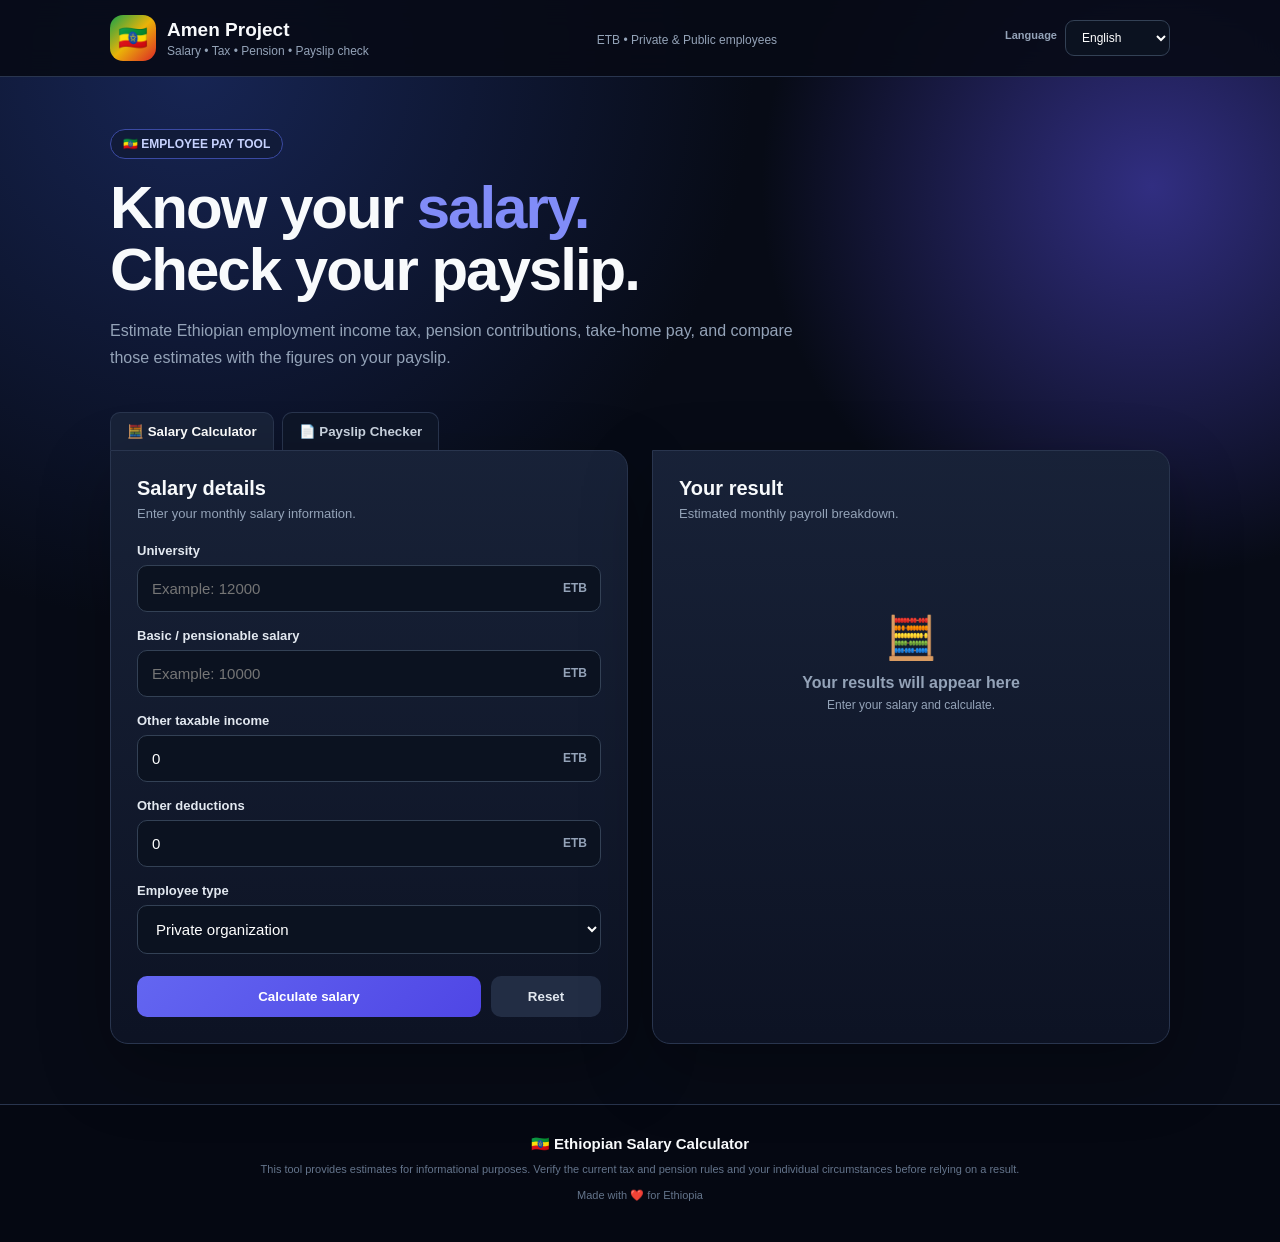
==== commit b11c47e5: "Update index.html" ====
--- a/index.html
+++ b/index.html
@@ -1,34 +1,32 @@
 <!DOCTYPE html>
-
 <html lang="en"><head><meta charset="utf-8"/><meta content="width=device-width,initial-scale=1" name="viewport"/><meta content="Ethiopian salary calculator with tax, pension and payslip checking" name="description"/><title>Amen Project</title><style>
 :root{--bg:#070b16;--p:#111827;--p2:#182238;--line:#29354e;--t:#f8fafc;--m:#94a3b8;--pri:#6366f1;--g:#22c55e;--r:#f87171;--o:#fb923c;--b:#38bdf8}*{box-sizing:border-box}body{margin:0;font-family:Segoe UI,Arial,sans-serif;color:var(--t);background:radial-gradient(circle at 15% 5%,#172554 0,transparent 35%),radial-gradient(circle at 90% 15%,#312e81 0,transparent 25%),var(--bg);min-height:100vh}header{position:sticky;top:0;z-index:9;background:rgba(7,11,22,.9);backdrop-filter:blur(14px);border-bottom:1px solid var(--line)}.nav{max-width:1100px;margin:auto;padding:15px 20px;display:flex;justify-content:space-between;align-items:center}.brand{display:flex;align-items:center;gap:11px}.logo{width:46px;height:46px;border-radius:13px;display:grid;place-items:center;font-size:24px;background:linear-gradient(135deg,#16a34a,#eab308,#dc2626)}.brand h1{margin:0;font-size:19px}.brand p,.nav-note{margin:3px 0 0;color:var(--m);font-size:12px}.hero{max-width:1100px;margin:auto;padding:52px 20px 25px}.badge{display:inline-block;padding:7px 12px;border-radius:99px;background:#111b39;border:1px solid #3b4aa3;color:#c7d2fe;font-size:12px;font-weight:800}.hero h2{font-size:clamp(34px,6vw,60px);line-height:1.03;letter-spacing:-2px;margin:18px 0 0}.hero h2 span{color:#818cf8}.hero>p{max-width:720px;color:var(--m);line-height:1.7;margin-top:16px}.tabs{max-width:1100px;margin:auto;padding:0 20px;display:flex;gap:8px}.tab{border:1px solid var(--line);border-bottom:none;background:#0e1628;color:#cbd5e1;padding:11px 16px;border-radius:10px 10px 0 0;cursor:pointer;font-weight:800}.tab.active{background:var(--p2);color:#fff}.main{max-width:1100px;margin:auto;padding:0 20px 60px}.section{display:none}.section.active{display:block}.grid{display:grid;grid-template-columns:1fr 1fr;gap:24px}.card{background:linear-gradient(180deg,rgba(24,34,56,.98),rgba(13,19,36,.98));border:1px solid var(--line);border-radius:0 18px 18px 18px;padding:26px;box-shadow:0 25px 70px rgba(0,0,0,.28)}.card h3{margin:0;font-size:20px}.sub{color:var(--m);font-size:13px;margin:6px 0 22px}.field{margin-bottom:16px}label{display:block;font-size:13px;font-weight:800;color:#e2e8f0;margin-bottom:7px}.iw{position:relative}input,select{width:100%;padding:14px;border:1px solid #334155;border-radius:10px;background:#0b1220;color:#fff;font-size:15px;outline:0}input{padding-right:60px}input:focus,select:focus{border-color:var(--pri);box-shadow:0 0 0 3px rgba(99,102,241,.14)}.cur{position:absolute;right:14px;top:50%;transform:translateY(-50%);color:var(--m);font-size:12px;font-weight:800}.btns{display:grid;grid-template-columns:1fr 110px;gap:10px;margin-top:22px}button{border:0;border-radius:10px;padding:13px 15px;font-weight:800;cursor:pointer}.primary{background:linear-gradient(135deg,var(--pri),#4f46e5);color:#fff}.secondary{background:#222d44;color:#e2e8f0}.error{display:none;margin-top:12px;padding:11px;border-radius:9px;background:rgba(127,29,29,.25);border:1px solid #7f1d1d;color:#fecaca;font-size:12px}.placeholder{text-align:center;color:var(--m);padding:70px 10px}.placeholder .icon{font-size:42px;margin-bottom:12px}.result{display:none}.summary{padding:20px;border-radius:14px;margin-bottom:18px;background:linear-gradient(135deg,#052e1a,#0f3d2a);border:1px solid #166534;text-align:center}.summary small{color:#86efac;text-transform:uppercase;letter-spacing:1px;font-weight:900}.summary .value{font-size:38px;color:#4ade80;font-weight:900;margin-top:7px}.summary .note{font-size:11px;color:#86efac;margin-top:4px}.rows{border-top:1px solid var(--line)}.row{display:flex;justify-content:space-between;gap:15px;padding:12px 0;border-bottom:1px solid var(--line);font-size:13px}.row span{color:var(--m)}.tax{color:var(--o)!important}.ded{color:var(--r)!important}.ok{color:#4ade80!important}.info{color:var(--b)!important}.box{margin-top:18px;padding:15px;border:1px solid var(--line);border-radius:12px;background:#0b1220}.box h4{margin:0 0 8px;font-size:13px}.box p{margin:4px 0;color:var(--m);font-size:11px;line-height:1.6}.status{padding:18px;border-radius:14px;margin-bottom:18px;border:1px solid var(--line)}.status.good{background:rgba(34,197,94,.08);border-color:#166534}.status.warn{background:rgba(251,146,60,.08);border-color:#9a3412}.status.bad{background:rgba(248,113,113,.08);border-color:#991b1b}.status h4{margin:0 0 6px;font-size:18px}.status p{margin:0;color:var(--m);font-size:12px;line-height:1.6}footer{border-top:1px solid var(--line);background:#050812;padding:30px 20px;text-align:center}footer h3{margin:0;font-size:15px}footer p{max-width:760px;margin:8px auto;color:#64748b;font-size:11px;line-height:1.6}@media(max-width:800px){.grid{grid-template-columns:1fr}.nav-note{display:none}}@media(max-width:480px){.hero{padding:40px 14px 20px}.main{padding:0 14px 45px}.tabs{padding:0 14px}.card{padding:20px}.btns{grid-template-columns:1fr}.summary .value{font-size:31px}}
 
-.lang-wrap{display;align-items;gap:8px}
+.lang-wrap{display:flex;align-items:center;gap:8px}
 .lang-label{font-size:11px;color:#94a3b8;font-weight:700}
-#langSelect{width;min-width:105px;padding:9px 12px;border:1px solid #334155;border-radius:9px;background:#0b1220;color:#fff;font-size:12px}
+#langSelect{width:auto;min-width:105px;padding:9px 12px;border:1px solid #334155;border-radius:9px;background:#0b1220;color:#fff;font-size:12px}
 .print-btn{margin-top:15px;width:100%;background:#24304a;color:#fff;border:1px solid #3a4a69}
-.print-btn
-html[dir="rtl"] body{text-align}
-html[dir="rtl"] .nav,html[dir="rtl"] .brand{direction}
-html[dir="rtl"] .row{flex-direction}
-html[dir="rtl"] .summary,html[dir="rtl"] .status,html[dir="rtl"] .box{text-align}
-html[dir="rtl"] input,html[dir="rtl"] select{direction}
-@media(max-width:700px){.lang-label{display}}
+.print-btn:hover{background:#31405f}
+html[dir="rtl"] body{text-align:right}
+html[dir="rtl"] .nav,html[dir="rtl"] .brand{direction:rtl}
+html[dir="rtl"] .row{flex-direction:row-reverse}
+html[dir="rtl"] .summary,html[dir="rtl"] .status,html[dir="rtl"] .box{text-align:right}
+html[dir="rtl"] input,html[dir="rtl"] select{direction:rtl}
+@media(max-width:700px){.lang-label{display:none}}
 @media print{
-body>*(#printArea){display!important}
-#printArea{display!important;color:#111;background:#fff;padding:28px;font-family,sans-serif}
-#printArea h1{margin:0 0 4px;font-size:24px}
-#printArea h2{margin:24px 0 10px;font-size:18px}
-#printArea p{margin:5px 0;color:#444;font-size:12px}
-#printArea table{width:100%;border-collapse;margin-top:10px}
-#printArea th,#printArea td{border:1px solid #ccc;padding:8px;text-align;font-size:12px}
-#printArea th{background:#f3f4f6}
-#printArea .report-total{font-size:18px;font-weight:800;margin-top:16px}
-#printArea .report-note{margin-top:22px;padding:12px;border:1px solid #ddd}
-}
-#printArea{display}
+  body>*:not(#printArea){display:none!important}
+  #printArea{display:block!important;color:#111;background:#fff;padding:28px;font-family:Arial,sans-serif}
+  #printArea h1{margin:0 0 4px;font-size:24px}
+  #printArea h2{margin:24px 0 10px;font-size:18px}
+  #printArea p{margin:5px 0;color:#444;font-size:12px}
+  #printArea table{width:100%;border-collapse:collapse;margin-top:10px}
+  #printArea th,#printArea td{border:1px solid #ccc;padding:8px;text-align:left;font-size:12px}
+  #printArea th{background:#f3f4f6}
+  #printArea .report-total{font-size:18px;font-weight:800;margin-top:16px}
+  #printArea .report-note{margin-top:22px;padding:12px;border:1px solid #ddd}
+}
+#printArea{display:none}
 </style></head><body>
-
 <header><div class="nav"><div class="brand"><div class="logo">🇪🇹</div><div><h1>Amen Project</h1><p>Salary • Tax • Pension • Payslip check</p></div></div><div class="nav-note">ETB • Private &amp; Public employees</div><div class="lang-wrap"><label class="lang-label" for="langSelect">Language</label><select aria-label="Language" id="langSelect" onchange="setLanguage(this.value)"><option value="en">English</option><option value="am">አማርኛ</option></select></div></div></header>
 <section class="hero"><div class="badge">🇪🇹 EMPLOYEE PAY TOOL</div><h2>Know your <span>salary.</span><br/>Check your payslip.</h2><p>Estimate Ethiopian employment income tax, pension contributions, take-home pay, and compare those estimates with the figures on your payslip.</p></section>
 <div class="tabs"><button class="tab active" onclick="tab('calc',this)">🧮 Salary Calculator</button><button class="tab" onclick="tab('pay',this)">📄 Payslip Checker</button></div>
@@ -40,404 +38,404 @@
 let currentLang = localStorage.getItem("salaryLang") || "en";
 
 const TX = {
-en: {
-pageTitle:"Amen Project",
-headerSub:"Salary • Tax • Pension • Payslip check",
-headerNote:"ETB • Private & Public employees",
-badge:"🇪🇹 EMPLOYEE PAY TOOL",
-heroTitle:'Know your <span>salary.</span><br>Check your payslip.',
-heroText:"Estimate Ethiopian employment income tax, pension contributions, take-home pay, and compare those estimates with the figures on your payslip.",
-calcTab:"🧮 Salary Calculator",
-payTab:"📄 Payslip Checker",
-salaryDetails:"Salary details",
-salarySub:"Enter your monthly salary information.",
-gross:"University",
-basic:"Basic / pensionable salary",
-otherIncome:"Other taxable income",
-otherDed:"Other deductions",
-employeeType:"Employee type",
-private:"Private organization",
-civil:"Civil/public service",
-military:"Military / police",
-calcError:"Please enter valid non-negative amounts. Basic salary cannot exceed gross salary.",
-calcButton:"Calculate salary",
-reset:"Reset",
-result:"Your result",
-resultSub:"Estimated monthly payroll breakdown.",
-emptyResult:"Your results will appear here",
-emptyCalc:"Enter your salary and calculate.",
-takeHome:"Estimated take-home salary",
-takeNote:"After pension, tax and other deductions",
-pension:"Employee pension (7%)",
-taxable:"Taxable income",
-tax:"Income tax",
-totalDed:"Total employee deductions",
-employerPension:"Employer pension",
-employerCost:"Total employer cost",
-taxDetails:"Tax details",
-taxBracket:"Tax bracket: ",
-marginal:"Marginal rate: ",
-formula:"Formula: ",
-payslipTitle:"Payslip checker",
-payslipSub:"Enter figures from your payslip and compare them with an estimate.",
-psGross:"Payslip gross salary",
-psBasic:"Payslip basic / pensionable salary",
-psOther:"Other taxable income",
-psOtherDed:"Other deductions",
-actualTax:"Actual income tax withheld",
-actualPension:"Actual employee pension withheld",
-actualNet:"Actual take-home pay",
-psError:"Please enter all required payslip figures as valid non-negative amounts. Basic salary cannot exceed gross salary.",
-checkButton:"Check payslip",
-checkResult:"Check result",
-checkSub:"A review aid—not proof of a payroll error.",
-psEmpty:"Enter your payslip figures",
-psEmptySub:"We'll flag differences worth reviewing.",
-estimatedTax:"Estimated tax",
-actualTaxLabel:"Actual tax withheld",
-taxDiff:"Tax difference",
-estimatedPension:"Estimated employee pension",
-actualPensionLabel:"Actual employee pension",
-pensionDiff:"Pension difference",
-estimatedNet:"Estimated take-home",
-actualNetLabel:"Actual take-home",
-netDiff:"Net pay difference",
-reviewNoteTitle:"Review note",
-reviewNote:"Differences can come from allowances, exemptions, benefits, arrears, loans, advances, rounding, payroll timing, or other applicable rules. Review the underlying payslip details before concluding that a mistake occurred.",
-print:"🖨️ Print payslip report",
-closeEnoughTitle:"✅ Figures are close to the estimate",
-closeEnoughText:"The entered tax, pension and net-pay figures are within ETB 1 of this calculator’s estimate. Keep your payslip for your records.",
-diffTitle:"⚠️ Difference found",
-diffText:"One or more figures differ from the estimate. Review the payslip details and assumptions before concluding there is an error.",
-footerTitle:"🇪🇹 Ethiopian Salary Calculator",
-footerText:"This tool provides estimates for informational purposes. Verify the current tax and pension rules and your individual circumstances before relying on a result.",
-made:"Made with ❤️ for Ethiopia",
-language:"Language",
-reportTitle:"Payslip Comparison Report",
-generated:"Generated on",
-reportStatus:"Review status",
-expected:"Expected",
-actual:"Actual",
-difference:"Difference",
-reportNote:"This report is a review aid, not proof of a payroll error. Actual payroll can vary because of applicable allowances, exemptions, benefits, arrears, loans, advances, rounding, timing, and other rules."
-},
-am: {
-pageTitle:"የኢትዮጵያ ደመወዝ ማስያ",
-headerSub:"ደመወዝ • ግብር • ጡረታ • የክፍያ ማረጋገጫ",
-headerNote:"ETB • ለግል እና ለመንግስት ሰራተኞች",
-badge:"🇪🇹 የሰራተኛ ክፍያ መሣሪያ",
-heroTitle:'ደመወዝዎን <span>ይወቁ።</span><br>የደመወዝ ደረሰኝዎን ይመርምሩ።',
-heroText:"የወር ደመወዝ፣ የሥራ ገቢ ግብር፣ የጡረታ መዋጮ እና የሚቀርዎትን ደመወዝ ይገምቱ፤ ከደመወዝ ደረሰኝዎ ጋርም ያነጻጽሩ።",
-calcTab:"🧮 የደመወዝ ማስያ",
-payTab:"📄 የደመወዝ ደረሰኝ ማረጋገጫ",
-salaryDetails:"የደመወዝ መረጃ",
-salarySub:"የወር ደመወዝ መረጃዎን ያስገቡ።",
-gross:"ጠቅላላ የወር ደመወዝ",
-basic:"መሠረታዊ / የጡረታ ደመወዝ",
-otherIncome:"ሌላ ግብር የሚከፈልበት ገቢ",
-otherDed:"ሌሎች ቅናሾች",
-employeeType:"የሰራተኛ አይነት",
-private:"የግል ድርጅት",
-civil:"የመንግስት ሰራተኛ",
-military:"ወታደራዊ / ፖሊስ",
-calcError:"እባክዎ ትክክለኛ ያልሆኑ አሉታዊ ቁጥሮችን አይጠቀሙ። መሠረታዊ ደመወዝ ከጠቅላላ ደመወዝ መብለጥ አይችልም።",
-calcButton:"ደመወዝ አስላ",
-reset:"ዳግም አስጀምር",
-result:"ውጤትዎ",
-resultSub:"የወር ደመወዝ ግምታዊ ዝርዝር።",
-emptyResult:"ውጤትዎ እዚህ ይታያል",
-emptyCalc:"ደመወዝዎን ያስገቡ እና ያስሉ።",
-takeHome:"ግምታዊ የሚቀር ደመወዝ",
-takeNote:"ከጡረታ፣ ግብር እና ሌሎች ቅናሾች በኋላ",
-pension:"የሰራተኛ ጡረታ (7%)",
-taxable:"ግብር የሚከፈልበት ገቢ",
-tax:"የገቢ ግብር",
-totalDed:"ጠቅላላ የሰራተኛ ቅናሾች",
-employerPension:"የአሰሪ ጡረታ",
-employerCost:"ጠቅላላ የአሰሪ ወጪ",
-taxDetails:"የግብር ዝርዝር",
-taxBracket:"የግብር ደረጃ፡ ",
-marginal:"የግብር ከፍተኛ መጠን፡ ",
-formula:"ቀመር፡ ",
-payslipTitle:"የደመወዝ ደረሰኝ ማረጋገጫ",
-payslipSub:"ከደመወዝ ደረሰኝዎ ላይ ያሉ ቁጥሮችን ያስገቡ እና ከግምቱ ጋር ያነጻጽሩ።",
-psGross:"በደረሰኝ ላይ ያለ ጠቅላላ ደመወዝ",
-psBasic:"በደረሰኝ ላይ ያለ መሠረታዊ / የጡረታ ደመወዝ",
-psOther:"ሌላ ግብር የሚከፈልበት ገቢ",
-psOtherDed:"ሌሎች ቅናሾች",
-actualTax:"በእውነት የተቆረጠ ገቢ ግብር",
-actualPension:"በእውነት የተቆረጠ የሰራተኛ ጡረታ",
-actualNet:"በእውነት የተቀበሉት ደመወዝ",
-psError:"እባክዎ ሁሉንም የሚያስፈልጉ ቁጥሮች በትክክል ያስገቡ። መሠረታዊ ደመወዝ ከጠቅላላ ደመወዝ መብለጥ አይችልም።",
-checkButton:"ደረሰኙን አረጋግጥ",
-checkResult:"የማረጋገጫ ውጤት",
-checkSub:"የመርማሪያ መሣሪያ ነው፤ የደመወዝ ስህተት መሆኑን በራሱ አያረጋግጥም።",
-psEmpty:"የደመወዝ ደረሰኝዎን ያስገቡ",
-psEmptySub:"መርመራ የሚያስፈልጋቸውን ልዩነቶች እናሳያለን።",
-estimatedTax:"ግምታዊ ግብር",
-actualTaxLabel:"በእውነት የተቆረጠ ግብር",
-taxDiff:"የግብር ልዩነት",
-estimatedPension:"ግምታዊ የሰራተኛ ጡረታ",
-actualPensionLabel:"በእውነት የተቆረጠ ጡረታ",
-pensionDiff:"የጡረታ ልዩነት",
-estimatedNet:"ግምታዊ የሚቀር ደመወዝ",
-actualNetLabel:"በእውነት የተቀበሉት ደመወዝ",
-netDiff:"የሚቀር ደመወዝ ልዩነት",
-reviewNoteTitle:"የመርማሪያ ማስታወሻ",
-reviewNote:"ልዩነቶች ከአበል፣ ከነፃነቶች፣ ከጥቅማጥቅሞች፣ ከተዘገየ ክፍያ፣ ከብድር፣ ከቅድመ ክፍያ፣ ከየሂሳብ ክብደት፣ ከየክፍያ ጊዜ እና ከሌሎች ደንቦች ሊመጡ ይችላሉ። ስህተት መኖሩን ከመወሰንዎ በፊት የደረሰኝዎን ዝርዝር ይመርምሩ።",
-print:"🖨️ የደመወዝ ደረሰኝ ሪፖርት አትም",
-closeEnoughTitle:"✅ አሃዞቹ ከግምቱ ጋር ተቀራራቢ ናቸው",
-closeEnoughText:"የገቢ ግብር፣ ጡረታ እና የሚቀር ደመወዝ አሃዞች ከዚህ ማስያ ግምት በETB 1 ውስጥ ናቸው። የደረሰኝዎን መዝገብ ያስቀምጡ።",
-diffTitle:"⚠️ ልዩነት ተገኝቷል",
-diffText:"አንድ ወይም ከዚያ በላይ አሃዞች ከግምቱ ይለያሉ። ስህተት ነው ብለው ከመወሰንዎ በፊት ደረሰኙን እና የተጠቀሱትን መሠረቶች ይመልከቱ።",
-footerTitle:"🇪🇹 የኢትዮጵያ ደመወዝ ማስያ",
-footerText:"ይህ መሣሪያ ለመረጃ ዓላማ ግምት ይሰጣል። በራስዎ ሁኔታ የሚመለከቱ የግብር እና የጡረታ ደንቦችን በቅርብ ያረጋግጡ።",
-made:"በኢትዮጵያ በፍቅር የተሰራ ❤️",
-language:"ቋንቋ",
-reportTitle:"የደመወዝ ደረሰኝ ንጽጽር ሪፖርት",
-generated:"የተፈጠረበት ቀን",
-reportStatus:"የማረጋገጫ ሁኔታ",
-expected:"ግምት",
-actual:"እውነተኛ",
-difference:"ልዩነት",
-reportNote:"ይህ ሪፖርት ለመርማሪያ ነው፤ የክፍያ ስህተትን በራሱ አያረጋግጥም። እውነተኛ ክፍያ በአበል፣ ነፃነት፣ ጥቅማጥቅም፣ የተዘገየ ክፍያ፣ ብድር፣ ቅድመ ክፍያ፣ የሂሳብ ክብደት፣ ጊዜ እና ሌሎች ደንቦች ምክንያት ሊለያይ ይችላል።"
-}
+  en: {
+    pageTitle:"Amen Project",
+    headerSub:"Salary • Tax • Pension • Payslip check",
+    headerNote:"ETB • Private & Public employees",
+    badge:"🇪🇹 EMPLOYEE PAY TOOL",
+    heroTitle:'Know your <span>salary.</span><br>Check your payslip.',
+    heroText:"Estimate Ethiopian employment income tax, pension contributions, take-home pay, and compare those estimates with the figures on your payslip.",
+    calcTab:"🧮 Salary Calculator",
+    payTab:"📄 Payslip Checker",
+    salaryDetails:"Salary details",
+    salarySub:"Enter your monthly salary information.",
+    gross:"University",
+    basic:"Basic / pensionable salary",
+    otherIncome:"Other taxable income",
+    otherDed:"Other deductions",
+    employeeType:"Employee type",
+    private:"Private organization",
+    civil:"Civil/public service",
+    military:"Military / police",
+    calcError:"Please enter valid non-negative amounts. Basic salary cannot exceed gross salary.",
+    calcButton:"Calculate salary",
+    reset:"Reset",
+    result:"Your result",
+    resultSub:"Estimated monthly payroll breakdown.",
+    emptyResult:"Your results will appear here",
+    emptyCalc:"Enter your salary and calculate.",
+    takeHome:"Estimated take-home salary",
+    takeNote:"After pension, tax and other deductions",
+    pension:"Employee pension (7%)",
+    taxable:"Taxable income",
+    tax:"Income tax",
+    totalDed:"Total employee deductions",
+    employerPension:"Employer pension",
+    employerCost:"Total employer cost",
+    taxDetails:"Tax details",
+    taxBracket:"Tax bracket: ",
+    marginal:"Marginal rate: ",
+    formula:"Formula: ",
+    payslipTitle:"Payslip checker",
+    payslipSub:"Enter figures from your payslip and compare them with an estimate.",
+    psGross:"Payslip gross salary",
+    psBasic:"Payslip basic / pensionable salary",
+    psOther:"Other taxable income",
+    psOtherDed:"Other deductions",
+    actualTax:"Actual income tax withheld",
+    actualPension:"Actual employee pension withheld",
+    actualNet:"Actual take-home pay",
+    psError:"Please enter all required payslip figures as valid non-negative amounts. Basic salary cannot exceed gross salary.",
+    checkButton:"Check payslip",
+    checkResult:"Check result",
+    checkSub:"A review aid—not proof of a payroll error.",
+    psEmpty:"Enter your payslip figures",
+    psEmptySub:"We'll flag differences worth reviewing.",
+    estimatedTax:"Estimated tax",
+    actualTaxLabel:"Actual tax withheld",
+    taxDiff:"Tax difference",
+    estimatedPension:"Estimated employee pension",
+    actualPensionLabel:"Actual employee pension",
+    pensionDiff:"Pension difference",
+    estimatedNet:"Estimated take-home",
+    actualNetLabel:"Actual take-home",
+    netDiff:"Net pay difference",
+    reviewNoteTitle:"Review note",
+    reviewNote:"Differences can come from allowances, exemptions, benefits, arrears, loans, advances, rounding, payroll timing, or other applicable rules. Review the underlying payslip details before concluding that a mistake occurred.",
+    print:"🖨️ Print payslip report",
+    closeEnoughTitle:"✅ Figures are close to the estimate",
+    closeEnoughText:"The entered tax, pension and net-pay figures are within ETB 1 of this calculator’s estimate. Keep your payslip for your records.",
+    diffTitle:"⚠️ Difference found",
+    diffText:"One or more figures differ from the estimate. Review the payslip details and assumptions before concluding there is an error.",
+    footerTitle:"🇪🇹 Ethiopian Salary Calculator",
+    footerText:"This tool provides estimates for informational purposes. Verify the current tax and pension rules and your individual circumstances before relying on a result.",
+    made:"Made with ❤️ for Ethiopia",
+    language:"Language",
+    reportTitle:"Payslip Comparison Report",
+    generated:"Generated on",
+    reportStatus:"Review status",
+    expected:"Expected",
+    actual:"Actual",
+    difference:"Difference",
+    reportNote:"This report is a review aid, not proof of a payroll error. Actual payroll can vary because of applicable allowances, exemptions, benefits, arrears, loans, advances, rounding, timing, and other rules."
+  },
+  am: {
+    pageTitle:"የኢትዮጵያ ደመወዝ ማስያ",
+    headerSub:"ደመወዝ • ግብር • ጡረታ • የክፍያ ማረጋገጫ",
+    headerNote:"ETB • ለግል እና ለመንግስት ሰራተኞች",
+    badge:"🇪🇹 የሰራተኛ ክፍያ መሣሪያ",
+    heroTitle:'ደመወዝዎን <span>ይወቁ።</span><br>የደመወዝ ደረሰኝዎን ይመርምሩ።',
+    heroText:"የወር ደመወዝ፣ የሥራ ገቢ ግብር፣ የጡረታ መዋጮ እና የሚቀርዎትን ደመወዝ ይገምቱ፤ ከደመወዝ ደረሰኝዎ ጋርም ያነጻጽሩ።",
+    calcTab:"🧮 የደመወዝ ማስያ",
+    payTab:"📄 የደመወዝ ደረሰኝ ማረጋገጫ",
+    salaryDetails:"የደመወዝ መረጃ",
+    salarySub:"የወር ደመወዝ መረጃዎን ያስገቡ።",
+    gross:"ጠቅላላ የወር ደመወዝ",
+    basic:"መሠረታዊ / የጡረታ ደመወዝ",
+    otherIncome:"ሌላ ግብር የሚከፈልበት ገቢ",
+    otherDed:"ሌሎች ቅናሾች",
+    employeeType:"የሰራተኛ አይነት",
+    private:"የግል ድርጅት",
+    civil:"የመንግስት ሰራተኛ",
+    military:"ወታደራዊ / ፖሊስ",
+    calcError:"እባክዎ ትክክለኛ ያልሆኑ አሉታዊ ቁጥሮችን አይጠቀሙ። መሠረታዊ ደመወዝ ከጠቅላላ ደመወዝ መብለጥ አይችልም።",
+    calcButton:"ደመወዝ አስላ",
+    reset:"ዳግም አስጀምር",
+    result:"ውጤትዎ",
+    resultSub:"የወር ደመወዝ ግምታዊ ዝርዝር።",
+    emptyResult:"ውጤትዎ እዚህ ይታያል",
+    emptyCalc:"ደመወዝዎን ያስገቡ እና ያስሉ።",
+    takeHome:"ግምታዊ የሚቀር ደመወዝ",
+    takeNote:"ከጡረታ፣ ግብር እና ሌሎች ቅናሾች በኋላ",
+    pension:"የሰራተኛ ጡረታ (7%)",
+    taxable:"ግብር የሚከፈልበት ገቢ",
+    tax:"የገቢ ግብር",
+    totalDed:"ጠቅላላ የሰራተኛ ቅናሾች",
+    employerPension:"የአሰሪ ጡረታ",
+    employerCost:"ጠቅላላ የአሰሪ ወጪ",
+    taxDetails:"የግብር ዝርዝር",
+    taxBracket:"የግብር ደረጃ፡ ",
+    marginal:"የግብር ከፍተኛ መጠን፡ ",
+    formula:"ቀመር፡ ",
+    payslipTitle:"የደመወዝ ደረሰኝ ማረጋገጫ",
+    payslipSub:"ከደመወዝ ደረሰኝዎ ላይ ያሉ ቁጥሮችን ያስገቡ እና ከግምቱ ጋር ያነጻጽሩ።",
+    psGross:"በደረሰኝ ላይ ያለ ጠቅላላ ደመወዝ",
+    psBasic:"በደረሰኝ ላይ ያለ መሠረታዊ / የጡረታ ደመወዝ",
+    psOther:"ሌላ ግብር የሚከፈልበት ገቢ",
+    psOtherDed:"ሌሎች ቅናሾች",
+    actualTax:"በእውነት የተቆረጠ ገቢ ግብር",
+    actualPension:"በእውነት የተቆረጠ የሰራተኛ ጡረታ",
+    actualNet:"በእውነት የተቀበሉት ደመወዝ",
+    psError:"እባክዎ ሁሉንም የሚያስፈልጉ ቁጥሮች በትክክል ያስገቡ። መሠረታዊ ደመወዝ ከጠቅላላ ደመወዝ መብለጥ አይችልም።",
+    checkButton:"ደረሰኙን አረጋግጥ",
+    checkResult:"የማረጋገጫ ውጤት",
+    checkSub:"የመርማሪያ መሣሪያ ነው፤ የደመወዝ ስህተት መሆኑን በራሱ አያረጋግጥም።",
+    psEmpty:"የደመወዝ ደረሰኝዎን ያስገቡ",
+    psEmptySub:"መርመራ የሚያስፈልጋቸውን ልዩነቶች እናሳያለን።",
+    estimatedTax:"ግምታዊ ግብር",
+    actualTaxLabel:"በእውነት የተቆረጠ ግብር",
+    taxDiff:"የግብር ልዩነት",
+    estimatedPension:"ግምታዊ የሰራተኛ ጡረታ",
+    actualPensionLabel:"በእውነት የተቆረጠ ጡረታ",
+    pensionDiff:"የጡረታ ልዩነት",
+    estimatedNet:"ግምታዊ የሚቀር ደመወዝ",
+    actualNetLabel:"በእውነት የተቀበሉት ደመወዝ",
+    netDiff:"የሚቀር ደመወዝ ልዩነት",
+    reviewNoteTitle:"የመርማሪያ ማስታወሻ",
+    reviewNote:"ልዩነቶች ከአበል፣ ከነፃነቶች፣ ከጥቅማጥቅሞች፣ ከተዘገየ ክፍያ፣ ከብድር፣ ከቅድመ ክፍያ፣ ከየሂሳብ ክብደት፣ ከየክፍያ ጊዜ እና ከሌሎች ደንቦች ሊመጡ ይችላሉ። ስህተት መኖሩን ከመወሰንዎ በፊት የደረሰኝዎን ዝርዝር ይመርምሩ።",
+    print:"🖨️ የደመወዝ ደረሰኝ ሪፖርት አትም",
+    closeEnoughTitle:"✅ አሃዞቹ ከግምቱ ጋር ተቀራራቢ ናቸው",
+    closeEnoughText:"የገቢ ግብር፣ ጡረታ እና የሚቀር ደመወዝ አሃዞች ከዚህ ማስያ ግምት በETB 1 ውስጥ ናቸው። የደረሰኝዎን መዝገብ ያስቀምጡ።",
+    diffTitle:"⚠️ ልዩነት ተገኝቷል",
+    diffText:"አንድ ወይም ከዚያ በላይ አሃዞች ከግምቱ ይለያሉ። ስህተት ነው ብለው ከመወሰንዎ በፊት ደረሰኙን እና የተጠቀሱትን መሠረቶች ይመልከቱ።",
+    footerTitle:"🇪🇹 የኢትዮጵያ ደመወዝ ማስያ",
+    footerText:"ይህ መሣሪያ ለመረጃ ዓላማ ግምት ይሰጣል። በራስዎ ሁኔታ የሚመለከቱ የግብር እና የጡረታ ደንቦችን በቅርብ ያረጋግጡ።",
+    made:"በኢትዮጵያ በፍቅር የተሰራ ❤️",
+    language:"ቋንቋ",
+    reportTitle:"የደመወዝ ደረሰኝ ንጽጽር ሪፖርት",
+    generated:"የተፈጠረበት ቀን",
+    reportStatus:"የማረጋገጫ ሁኔታ",
+    expected:"ግምት",
+    actual:"እውነተኛ",
+    difference:"ልዩነት",
+    reportNote:"ይህ ሪፖርት ለመርማሪያ ነው፤ የክፍያ ስህተትን በራሱ አያረጋግጥም። እውነተኛ ክፍያ በአበል፣ ነፃነት፣ ጥቅማጥቅም፣ የተዘገየ ክፍያ፣ ብድር፣ ቅድመ ክፍያ፣ የሂሳብ ክብደት፣ ጊዜ እና ሌሎች ደንቦች ምክንያት ሊለያይ ይችላል።"
+  }
 };
 
 function T(k){return TX[currentLang][k]||TX.en[k]||k}
 
 const staticMap = {
-"header h1":"pageTitle",
-".brand p":"headerSub",
-".nav-note":"headerNote",
-".badge":"badge",
-".hero p":"heroText",
-".card(1) .card-header h3":"salaryDetails",
-".card(1) .sub":"salarySub"
+  "header h1":"pageTitle",
+  ".brand p":"headerSub",
+  ".nav-note":"headerNote",
+  ".badge":"badge",
+  ".hero p":"heroText",
+  ".card:nth-of-type(1) .card-header h3":"salaryDetails",
+  ".card:nth-of-type(1) .sub":"salarySub"
 };
 
 function setLanguage(lang){
-currentLang = lang === "am" ? "am" : "en";
-localStorage.setItem("salaryLang", currentLang);
-document.documentElement.lang = currentLang === "am" ? "am" : "en";
-document.documentElement.dir = currentLang === "am" ? "rtl" : "ltr";
-document.getElementById("langSelect").value=currentLang;
-
-document.title=T("pageTitle");
-
-document.querySelector("header h1").textContent=T("pageTitle");
-document.querySelector(".brand p").textContent=T("headerSub");
-document.querySelector(".nav-note").textContent=T("headerNote");
-document.querySelector(".badge").textContent=T("badge");
-
-const heroH=document.querySelector(".hero h2");
-heroH.innerHTML=T("heroTitle");
-document.querySelector(".hero > p").textContent=T("heroText");
-
-const tabs=document.querySelectorAll(".tab");
-tabs[0].textContent=T("calcTab");
-tabs[1].textContent=T("payTab");
-
-const calc=s=>document.querySelector(s);
-const labels=document.querySelectorAll("label");
-const calcLabels=[T("gross"),T("basic"),T("otherIncome"),T("otherDed"),T("employeeType")];
-const psLabels=[T("psGross"),T("psBasic"),T("psOther"),T("psOtherDed"),T("actualTax"),T("actualPension"),T("actualNet"),T("employeeType")];
-labels[1].textContent=calcLabels[0];
-labels[2].textContent=calcLabels[1];
-labels[3].textContent=calcLabels[2];
-labels[4].textContent=calcLabels[3];
-labels[5].textContent=calcLabels[4];
-labels[6].textContent=psLabels[0];
-labels[7].textContent=psLabels[1];
-labels[8].textContent=psLabels[2];
-labels[9].textContent=psLabels[3];
-labels[10].textContent=psLabels[4];
-labels[11].textContent=psLabels[5];
-labels[12].textContent=psLabels[6];
-labels[13].textContent=psLabels[7];
-
-const cards=document.querySelectorAll(".card");
-cards[0].querySelector("h3").textContent=T("salaryDetails");
-cards[0].querySelector(".sub").textContent=T("salarySub");
-cards[1].querySelector("h3").textContent=T("result");
-cards[1].querySelector(".sub").textContent=T("resultSub");
-cards[2].querySelector("h3").textContent=T("payslipTitle");
-cards[2].querySelector(".sub").textContent=T("payslipSub");
-cards[3].querySelector("h3").textContent=T("checkResult");
-cards[3].querySelector(".sub").textContent=T("checkSub");
-
-document.getElementById("calcButtonText")?.remove();
-document.querySelectorAll(".btns button").forEach((b,i)=>{
-const isCalc = b.closest("#calc") || b.closest(".section")?.id==="calc";
-if(isCalc){ b.textContent=(i===0?T("calcButton")("reset")) }
-else { b.textContent=(i===0?T("checkButton")("reset")) }
-});
-
-document.getElementById("ce").textContent=T("calcError");
-document.getElementById("pe").textContent=T("psError");
-
-const selects=document.querySelectorAll("select");
-// Employee-type selects
-[document.getElementById("sector"),document.getElementById("psector")].forEach(sel=>{
-if(!sel) return;
-sel.options[0].textContent=T("private");
-sel.options[1].textContent=T("civil");
-sel.options[2].textContent=T("military");
-});
-
-document.querySelector("#cph strong").textContent=T("emptyResult");
-document.querySelector("#cph p").textContent=T("emptyCalc");
-document.querySelector("#pph strong").textContent=T("psEmpty");
-document.querySelector("#pph p").textContent=T("psEmptySub");
-
-document.querySelector("#result .summary small").textContent=T("takeHome");
-document.querySelector("#result .summary .note").textContent=T("takeNote");
-
-const resultLabels=document.querySelectorAll("#cres .row span");
-const rl=[T("gross"),T("basic"),T("pension"),T("taxable"),T("tax"),T("otherDed"),T("totalDed"),T("employerPension"),T("employerCost")];
-resultLabels.forEach((el,i)=>{if(rl[i])el.textContent=rl[i]});
-
-document.querySelector("#cres .box h4").textContent=T("taxDetails");
-document.querySelector("#pres .box h4").textContent=T("reviewNoteTitle");
-document.querySelector("#pres .box p").textContent=T("reviewNote");
-
-const prLabels=document.querySelectorAll("#pres .row span");
-const pl=[T("estimatedTax"),T("actualTaxLabel"),T("taxDiff"),T("estimatedPension"),T("actualPensionLabel"),T("pensionDiff"),T("estimatedNet"),T("actualNetLabel"),T("netDiff")];
-prLabels.forEach((el,i)=>{if(pl[i])el.textContent=pl[i]});
-
-document.querySelector(".print-btn").textContent=T("print");
-document.querySelector("footer h3").textContent=T("footerTitle");
-document.querySelectorAll("footer p")[0].textContent=T("footerText");
-document.querySelectorAll("footer p")[1].textContent=T("made");
-document.querySelector(".lang-label").textContent=T("language");
-
-// Placeholders
-document.getElementById("salary").placeholder=currentLang==="am"?"ምሳሌ፡ 12000":"Example: 12000";
-document.getElementById("basic").placeholder=currentLang==="am"?"ምሳሌ፡ 10000":"Example: 10000";
-document.getElementById("oincome").placeholder=currentLang==="am"?"ምሳሌ፡ 0":"Example: 0";
-document.getElementById("oded").placeholder=currentLang==="am"?"ምሳሌ፡ 500":"Example: 500";
-document.getElementById("pgross").placeholder=currentLang==="am"?"ምሳሌ፡ 12000":"Example: 12000";
-document.getElementById("pbasic").placeholder=currentLang==="am"?"ምሳሌ፡ 10000":"Example: 10000";
-document.getElementById("pother").placeholder=currentLang==="am"?"ምሳሌ፡ 0":"Example: 0";
-document.getElementById("poded").placeholder=currentLang==="am"?"ምሳሌ፡ 500":"Example: 500";
-document.getElementById("atax").placeholder=currentLang==="am"?"ምሳሌ፡ 1500":"Example: 1500";
-document.getElementById("apen").placeholder=currentLang==="am"?"ምሳሌ፡ 700":"Example: 700";
-document.getElementById("anet").placeholder=currentLang==="am"?"ምሳሌ፡ 9800":"Example: 9800";
-
-refreshDynamicText();
+  currentLang = lang === "am" ? "am" : "en";
+  localStorage.setItem("salaryLang", currentLang);
+  document.documentElement.lang = currentLang === "am" ? "am" : "en";
+  document.documentElement.dir = currentLang === "am" ? "rtl" : "ltr";
+  document.getElementById("langSelect").value=currentLang;
+
+  document.title=T("pageTitle");
+
+  document.querySelector("header h1").textContent=T("pageTitle");
+  document.querySelector(".brand p").textContent=T("headerSub");
+  document.querySelector(".nav-note").textContent=T("headerNote");
+  document.querySelector(".badge").textContent=T("badge");
+
+  const heroH=document.querySelector(".hero h2");
+  heroH.innerHTML=T("heroTitle");
+  document.querySelector(".hero > p").textContent=T("heroText");
+
+  const tabs=document.querySelectorAll(".tab");
+  tabs[0].textContent=T("calcTab");
+  tabs[1].textContent=T("payTab");
+
+  const calc=s=>document.querySelector(s);
+  const labels=document.querySelectorAll("label");
+  const calcLabels=[T("gross"),T("basic"),T("otherIncome"),T("otherDed"),T("employeeType")];
+  const psLabels=[T("psGross"),T("psBasic"),T("psOther"),T("psOtherDed"),T("actualTax"),T("actualPension"),T("actualNet"),T("employeeType")];
+  labels[1].textContent=calcLabels[0];
+  labels[2].textContent=calcLabels[1];
+  labels[3].textContent=calcLabels[2];
+  labels[4].textContent=calcLabels[3];
+  labels[5].textContent=calcLabels[4];
+  labels[6].textContent=psLabels[0];
+  labels[7].textContent=psLabels[1];
+  labels[8].textContent=psLabels[2];
+  labels[9].textContent=psLabels[3];
+  labels[10].textContent=psLabels[4];
+  labels[11].textContent=psLabels[5];
+  labels[12].textContent=psLabels[6];
+  labels[13].textContent=psLabels[7];
+
+  const cards=document.querySelectorAll(".card");
+  cards[0].querySelector("h3").textContent=T("salaryDetails");
+  cards[0].querySelector(".sub").textContent=T("salarySub");
+  cards[1].querySelector("h3").textContent=T("result");
+  cards[1].querySelector(".sub").textContent=T("resultSub");
+  cards[2].querySelector("h3").textContent=T("payslipTitle");
+  cards[2].querySelector(".sub").textContent=T("payslipSub");
+  cards[3].querySelector("h3").textContent=T("checkResult");
+  cards[3].querySelector(".sub").textContent=T("checkSub");
+
+  document.getElementById("calcButtonText")?.remove();
+  document.querySelectorAll(".btns button").forEach((b,i)=>{
+    const isCalc = b.closest("#calc") || b.closest(".section")?.id==="calc";
+    if(isCalc){ b.textContent=(i===0?T("calcButton"):T("reset")) }
+    else { b.textContent=(i===0?T("checkButton"):T("reset")) }
+  });
+
+  document.getElementById("ce").textContent=T("calcError");
+  document.getElementById("pe").textContent=T("psError");
+
+  const selects=document.querySelectorAll("select");
+  // Employee-type selects
+  [document.getElementById("sector"),document.getElementById("psector")].forEach(sel=>{
+    if(!sel) return;
+    sel.options[0].textContent=T("private");
+    sel.options[1].textContent=T("civil");
+    sel.options[2].textContent=T("military");
+  });
+
+  document.querySelector("#cph strong").textContent=T("emptyResult");
+  document.querySelector("#cph p").textContent=T("emptyCalc");
+  document.querySelector("#pph strong").textContent=T("psEmpty");
+  document.querySelector("#pph p").textContent=T("psEmptySub");
+
+  document.querySelector("#result .summary small").textContent=T("takeHome");
+  document.querySelector("#result .summary .note").textContent=T("takeNote");
+
+  const resultLabels=document.querySelectorAll("#cres .row span");
+  const rl=[T("gross"),T("basic"),T("pension"),T("taxable"),T("tax"),T("otherDed"),T("totalDed"),T("employerPension"),T("employerCost")];
+  resultLabels.forEach((el,i)=>{if(rl[i])el.textContent=rl[i]});
+
+  document.querySelector("#cres .box h4").textContent=T("taxDetails");
+  document.querySelector("#pres .box h4").textContent=T("reviewNoteTitle");
+  document.querySelector("#pres .box p").textContent=T("reviewNote");
+
+  const prLabels=document.querySelectorAll("#pres .row span");
+  const pl=[T("estimatedTax"),T("actualTaxLabel"),T("taxDiff"),T("estimatedPension"),T("actualPensionLabel"),T("pensionDiff"),T("estimatedNet"),T("actualNetLabel"),T("netDiff")];
+  prLabels.forEach((el,i)=>{if(pl[i])el.textContent=pl[i]});
+
+  document.querySelector(".print-btn").textContent=T("print");
+  document.querySelector("footer h3").textContent=T("footerTitle");
+  document.querySelectorAll("footer p")[0].textContent=T("footerText");
+  document.querySelectorAll("footer p")[1].textContent=T("made");
+  document.querySelector(".lang-label").textContent=T("language");
+
+  // Placeholders
+  document.getElementById("salary").placeholder=currentLang==="am"?"ምሳሌ፡ 12000":"Example: 12000";
+  document.getElementById("basic").placeholder=currentLang==="am"?"ምሳሌ፡ 10000":"Example: 10000";
+  document.getElementById("oincome").placeholder=currentLang==="am"?"ምሳሌ፡ 0":"Example: 0";
+  document.getElementById("oded").placeholder=currentLang==="am"?"ምሳሌ፡ 500":"Example: 500";
+  document.getElementById("pgross").placeholder=currentLang==="am"?"ምሳሌ፡ 12000":"Example: 12000";
+  document.getElementById("pbasic").placeholder=currentLang==="am"?"ምሳሌ፡ 10000":"Example: 10000";
+  document.getElementById("pother").placeholder=currentLang==="am"?"ምሳሌ፡ 0":"Example: 0";
+  document.getElementById("poded").placeholder=currentLang==="am"?"ምሳሌ፡ 500":"Example: 500";
+  document.getElementById("atax").placeholder=currentLang==="am"?"ምሳሌ፡ 1500":"Example: 1500";
+  document.getElementById("apen").placeholder=currentLang==="am"?"ምሳሌ፡ 700":"Example: 700";
+  document.getElementById("anet").placeholder=currentLang==="am"?"ምሳሌ፡ 9800":"Example: 9800";
+
+  refreshDynamicText();
 }
 
 function refreshDynamicText(){
-const cres=document.getElementById("cres");
-if(cres.style.display!=="none"){
-const te=document.getElementById("taxableOut").textContent.replace(" ETB","");
-if(te!==""){
-// keep current values; refresh only localized prefixes/formula labels
-const bracket=document.getElementById("brout").dataset.value||"";
-const rate=document.getElementById("rateout").dataset.value||"";
-const formula=document.getElementById("formout").dataset.value||"";
-if(bracket)document.getElementById("brout").textContent=T("taxBracket")+bracket;
-if(rate)document.getElementById("rateout").textContent=T("marginal")+rate;
-if(formula)document.getElementById("formout").textContent=T("formula")+formula;
-}
-}
+  const cres=document.getElementById("cres");
+  if(cres.style.display!=="none"){
+    const te=document.getElementById("taxableOut").textContent.replace(" ETB","");
+    if(te!==""){
+      // keep current values; refresh only localized prefixes/formula labels
+      const bracket=document.getElementById("brout").dataset.value||"";
+      const rate=document.getElementById("rateout").dataset.value||"";
+      const formula=document.getElementById("formout").dataset.value||"";
+      if(bracket)document.getElementById("brout").textContent=T("taxBracket")+bracket;
+      if(rate)document.getElementById("rateout").textContent=T("marginal")+rate;
+      if(formula)document.getElementById("formout").textContent=T("formula")+formula;
+    }
+  }
 }
 
 function n(id){return Number(document.getElementById(id).value||0)}
 function f(x){return x.toLocaleString("en-US",{minimumFractionDigits:2,maximumFractionDigits:2})+" ETB"}
 
 function tax(x){
-let r,d,b;
-if(x<=2000){r=0;d=0;b="0 – 2,000 ETB"}
-else if(x<=4000){r=15;d=300;b="2,001 – 4,000 ETB"}
-else if(x<=7000){r=20;d=500;b="4,001 – 7,000 ETB"}
-else if(x<=10000){r=25;d=850;b="7,001 – 10,000 ETB"}
-else if(x<=14000){r=30;d=1350;b="10,001 – 14,000 ETB"}
-else{r=35;d=2050;b="Over 14,000 ETB"}
-let t=Math.max(0,x*r/100-d);
-return{t,r,b,formula:${x.toFixed(2)} × ${r}% − ${d.toFixed(2)} = ${t.toFixed(2)} ETB}
+  let r,d,b;
+  if(x<=2000){r=0;d=0;b="0 – 2,000 ETB"}
+  else if(x<=4000){r=15;d=300;b="2,001 – 4,000 ETB"}
+  else if(x<=7000){r=20;d=500;b="4,001 – 7,000 ETB"}
+  else if(x<=10000){r=25;d=850;b="7,001 – 10,000 ETB"}
+  else if(x<=14000){r=30;d=1350;b="10,001 – 14,000 ETB"}
+  else{r=35;d=2050;b="Over 14,000 ETB"}
+  let t=Math.max(0,x*r/100-d);
+  return{t,r,b,formula:`${x.toFixed(2)} × ${r}% − ${d.toFixed(2)} = ${t.toFixed(2)} ETB`}
 }
 
 function rates(s){return s==="military"?{e:.07,er:.33}:{e:.07,er:.11}}
 function valid(a){return a.every(x=>Number.isFinite(x)&&x>=0)}
 
 function calcSalary(){
-let g=n("salary"),b=n("basic"),oi=n("oincome"),od=n("oded"),s=document.getElementById("sector").value;
-if(!valid([g,b,oi,od])||b>g){document.getElementById("ce").style.display="block";return}
-document.getElementById("ce").style.display="none";
-let q=rates(s),pen=bq.e,ep=bq.er,taxable=Math.max(0,g+oi-pen),ti=tax(taxable),total=pen+ti.t+od,net=g+oi-total,ec=g+oi+ep;
-[["gross",g],["bout",b],["pout",pen],["tout",taxable],["taxout",ti.t],["odout",od],["tdout",total],["epout",ep],["ecout",ec]].forEach(([i,v])=>document.getElementById(i).textContent=f(v));
-document.getElementById("net").textContent=f(net);
-document.getElementById("brout").dataset.value=ti.b;
-document.getElementById("rateout").dataset.value=ti.r+"%";
-document.getElementById("formout").dataset.value=ti.formula;
-refreshDynamicText();
-document.getElementById("cph").style.display="none";
-document.getElementById("cres").style.display="block";
+  let g=n("salary"),b=n("basic"),oi=n("oincome"),od=n("oded"),s=document.getElementById("sector").value;
+  if(!valid([g,b,oi,od])||b>g){document.getElementById("ce").style.display="block";return}
+  document.getElementById("ce").style.display="none";
+  let q=rates(s),pen=b*q.e,ep=b*q.er,taxable=Math.max(0,g+oi-pen),ti=tax(taxable),total=pen+ti.t+od,net=g+oi-total,ec=g+oi+ep;
+  [["gross",g],["bout",b],["pout",pen],["tout",taxable],["taxout",ti.t],["odout",od],["tdout",total],["epout",ep],["ecout",ec]].forEach(([i,v])=>document.getElementById(i).textContent=f(v));
+  document.getElementById("net").textContent=f(net);
+  document.getElementById("brout").dataset.value=ti.b;
+  document.getElementById("rateout").dataset.value=ti.r+"%";
+  document.getElementById("formout").dataset.value=ti.formula;
+  refreshDynamicText();
+  document.getElementById("cph").style.display="none";
+  document.getElementById("cres").style.display="block";
 }
 
 function resetCalc(){
-["salary","basic","oincome","oded"].forEach(i=>document.getElementById(i).value="");
-document.getElementById("oincome").value="0";
-document.getElementById("oded").value="0";
-document.getElementById("ce").style.display="none";
-document.getElementById("cres").style.display="none";
-document.getElementById("cph").style.display="block";
+  ["salary","basic","oincome","oded"].forEach(i=>document.getElementById(i).value="");
+  document.getElementById("oincome").value="0";
+  document.getElementById("oded").value="0";
+  document.getElementById("ce").style.display="none";
+  document.getElementById("cres").style.display="none";
+  document.getElementById("cph").style.display="block";
 }
 
 let payslipState=null;
 
 function checkPay(){
-let g=n("pgross"),b=n("pbasic"),oi=n("pother"),od=n("poded"),at=n("atax"),ap=n("apen"),an=n("anet"),s=document.getElementById("psector").value;
-if(!valid([g,b,oi,od,at,ap,an])||b>g){document.getElementById("pe").style.display="block";return}
-document.getElementById("pe").style.display="none";
-let q=rates(s),pen=b*q.e,taxable=Math.max(0,g+oi-pen),ti=tax(taxable),en=g+oi-pen-ti.t-od,td=at-ti.t,pd=ap-pen,nd=an-en,ok=Math.abs(td)<=1&&Math.abs(pd)<=1&&Math.abs(nd)<=1;
-payslipState={g,b,oi,od,at,ap,an,pen,taxable,ti,en,td,pd,nd,ok};
-let st=document.getElementById("status");
-st.className="status "+(ok?"good":(Math.max(Math.abs(td),Math.abs(pd),Math.abs(nd))>100?"bad":"warn"));
-document.getElementById("stitle").textContent=ok?T("closeEnoughTitle")("diffTitle");
-document.getElementById("stext").textContent=ok?T("closeEnoughText")("diffText");
-[["petax",ti.t],["patax",at],["ptdiff",td],["pepen",pen],["papen",ap],["ppdiff",pd],["penet",en],["panet",an],["pndiff",nd]].forEach(([i,v])=>document.getElementById(i).textContent=f(v));
-document.getElementById("pph").style.display="none";
-document.getElementById("pres").style.display="block";
+  let g=n("pgross"),b=n("pbasic"),oi=n("pother"),od=n("poded"),at=n("atax"),ap=n("apen"),an=n("anet"),s=document.getElementById("psector").value;
+  if(!valid([g,b,oi,od,at,ap,an])||b>g){document.getElementById("pe").style.display="block";return}
+  document.getElementById("pe").style.display="none";
+  let q=rates(s),pen=b*q.e,taxable=Math.max(0,g+oi-pen),ti=tax(taxable),en=g+oi-pen-ti.t-od,td=at-ti.t,pd=ap-pen,nd=an-en,ok=Math.abs(td)<=1&&Math.abs(pd)<=1&&Math.abs(nd)<=1;
+  payslipState={g,b,oi,od,at,ap,an,pen,taxable,ti,en,td,pd,nd,ok};
+  let st=document.getElementById("status");
+  st.className="status "+(ok?"good":(Math.max(Math.abs(td),Math.abs(pd),Math.abs(nd))>100?"bad":"warn"));
+  document.getElementById("stitle").textContent=ok?T("closeEnoughTitle"):T("diffTitle");
+  document.getElementById("stext").textContent=ok?T("closeEnoughText"):T("diffText");
+  [["petax",ti.t],["patax",at],["ptdiff",td],["pepen",pen],["papen",ap],["ppdiff",pd],["penet",en],["panet",an],["pndiff",nd]].forEach(([i,v])=>document.getElementById(i).textContent=f(v));
+  document.getElementById("pph").style.display="none";
+  document.getElementById("pres").style.display="block";
 }
 
 function resetPay(){
-["pgross","pbasic","pother","poded","atax","apen","anet"].forEach(i=>document.getElementById(i).value="");
-document.getElementById("pother").value="0";
-document.getElementById("poded").value="0";
-document.getElementById("pe").style.display="none";
-document.getElementById("pres").style.display="none";
-document.getElementById("pph").style.display="block";
-payslipState=null;
+  ["pgross","pbasic","pother","poded","atax","apen","anet"].forEach(i=>document.getElementById(i).value="");
+  document.getElementById("pother").value="0";
+  document.getElementById("poded").value="0";
+  document.getElementById("pe").style.display="none";
+  document.getElementById("pres").style.display="none";
+  document.getElementById("pph").style.display="block";
+  payslipState=null;
 }
 
 function printPayslipReport(){
-if(!payslipState){return}
-const s=payslipState;
-const date=new Date().toLocaleString(currentLang==="am"?"am-ET":"en-US",{dateStyle:"medium",timeStyle:"short"});
-const status=s.ok?T("closeEnoughTitle")("diffTitle");
-const rows=[
-[T("estimatedTax"),f(s.ti.t),f(s.at),f(s.td)],
-[T("estimatedPension"),f(s.pen),f(s.ap),f(s.pd)],
-[T("estimatedNet"),f(s.en),f(s.an),f(s.nd)]
-];
-const area=document.getElementById("printArea")||(()=>{
-const x=document.createElement("div");x.id="printArea";document.body.appendChild(x);return x;
-})();
-area.innerHTML=
+  if(!payslipState){return}
+  const s=payslipState;
+  const date=new Date().toLocaleString(currentLang==="am"?"am-ET":"en-US",{dateStyle:"medium",timeStyle:"short"});
+  const status=s.ok?T("closeEnoughTitle"):T("diffTitle");
+  const rows=[
+    [T("estimatedTax"),f(s.ti.t),f(s.at),f(s.td)],
+    [T("estimatedPension"),f(s.pen),f(s.ap),f(s.pd)],
+    [T("estimatedNet"),f(s.en),f(s.an),f(s.nd)]
+  ];
+  const area=document.getElementById("printArea")||(()=>{
+    const x=document.createElement("div");x.id="printArea";document.body.appendChild(x);return x;
+  })();
+  area.innerHTML=`
     <h1>${T("reportTitle")}</h1>
     <p><strong>${T("generated")}:</strong> ${date}</p>
     <p><strong>${T("reportStatus")}:</strong> ${status}</p>
     <h2>${T("payslipTitle")}</h2>
     <table>
       <thead><tr><th>${currentLang==="am"?"መለኪያ":"Measure"}</th><th>${T("expected")}</th><th>${T("actual")}</th><th>${T("difference")}</th></tr></thead>
-      <tbody>${rows.map(r=><tr><td>${r[0]}</td><td>${r[1]}</td><td>${r[2]}</td><td>${r[3]}</td></tr>).join("")}</tbody>
+      <tbody>${rows.map(r=>`<tr><td>${r[0]}</td><td>${r[1]}</td><td>${r[2]}</td><td>${r[3]}</td></tr>`).join("")}</tbody>
     </table>
     <p class="report-total">${T("gross")}: ${f(s.g)} &nbsp; | &nbsp; ${T("basic")}: ${f(s.b)}</p>
     <div class="report-note"><strong>${T("reviewNoteTitle")}:</strong><br>${T("reportNote")}</div>
-  ;
-window.print();
+  `;
+  window.print();
 }
 
 setLanguage(currentLang);
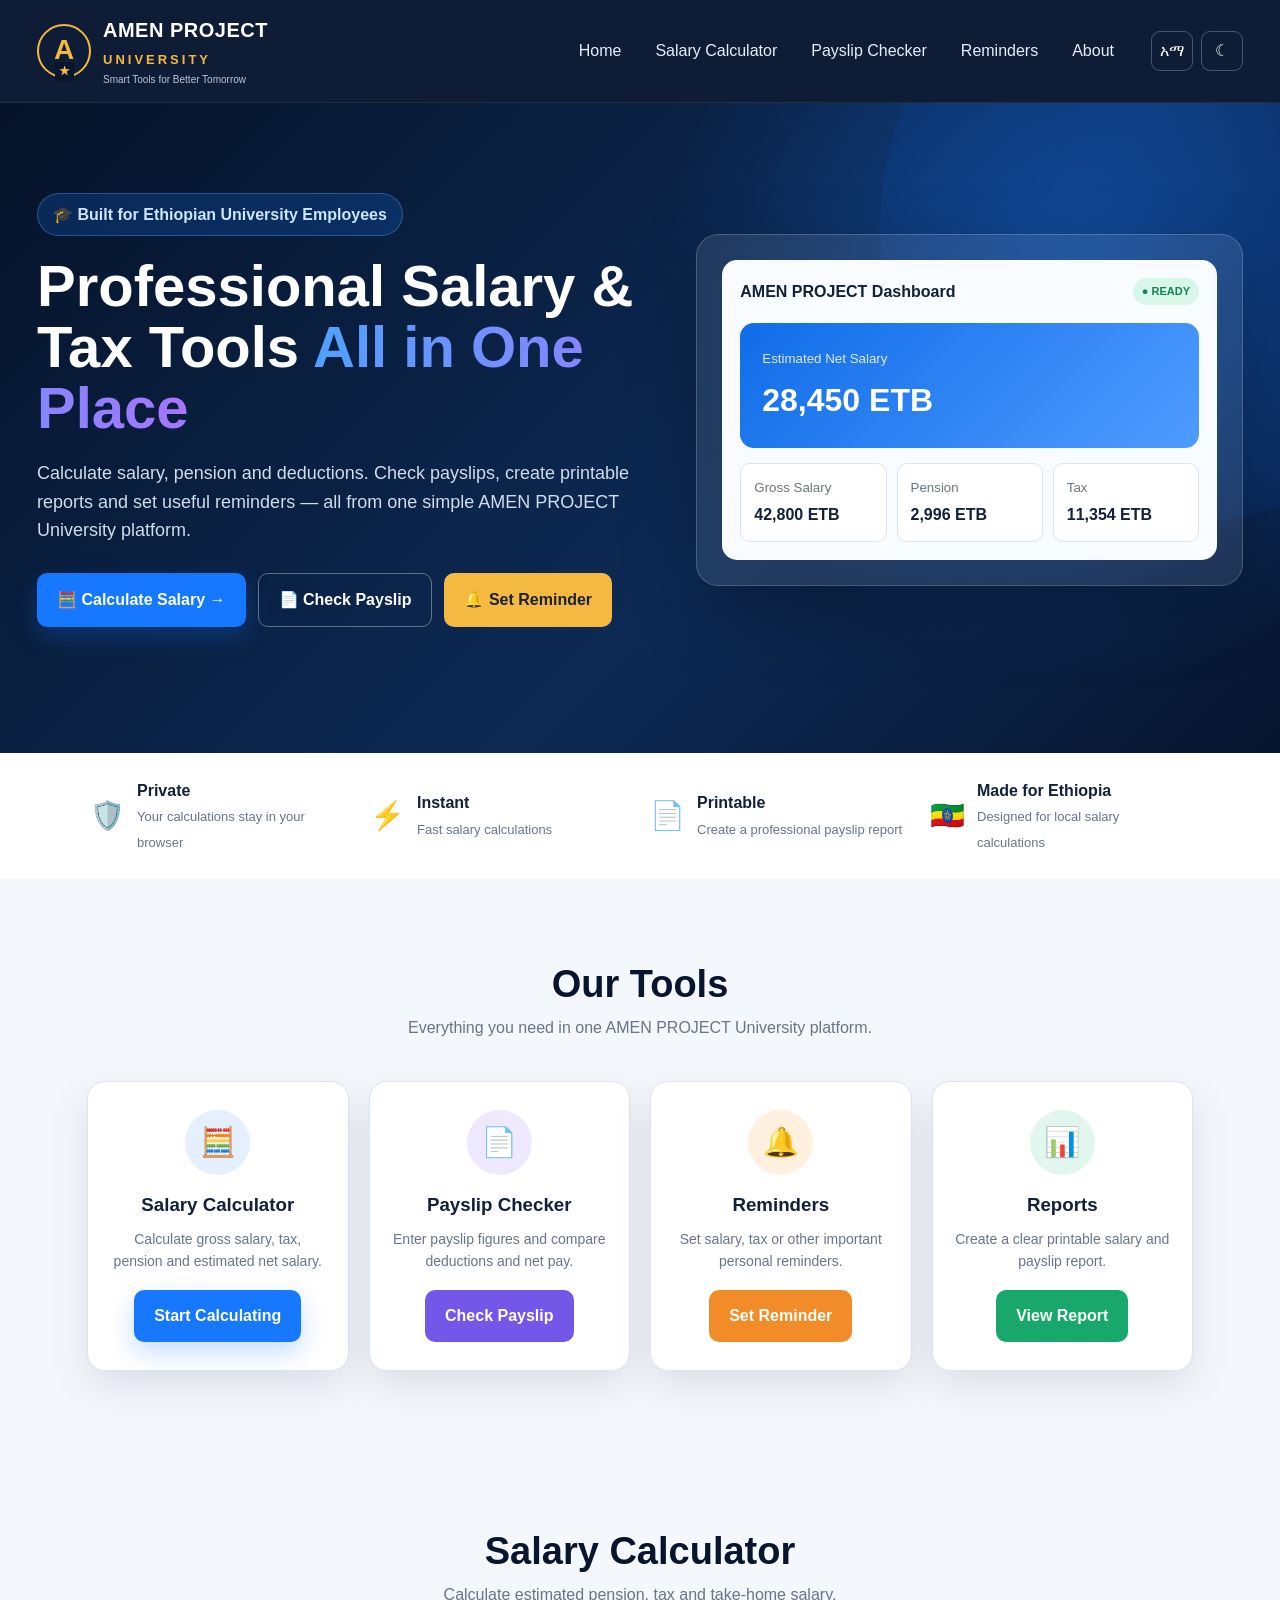
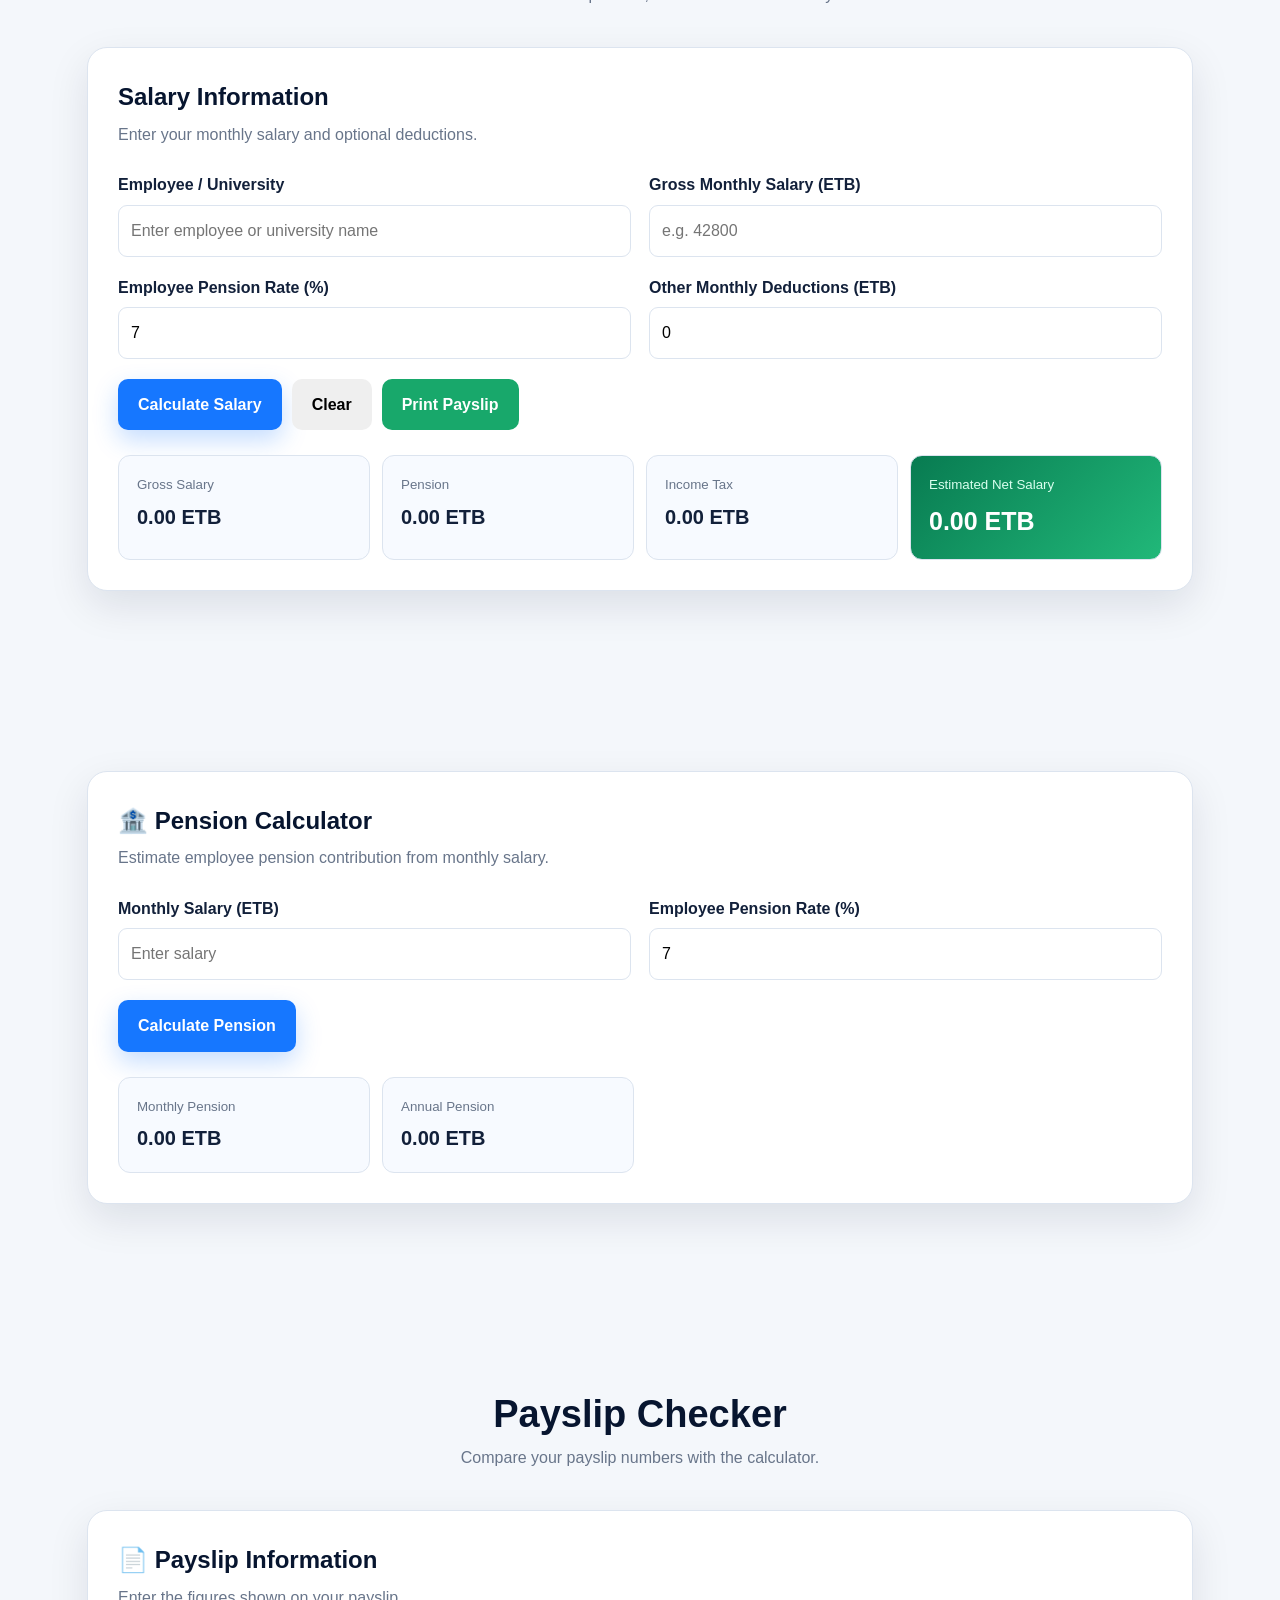
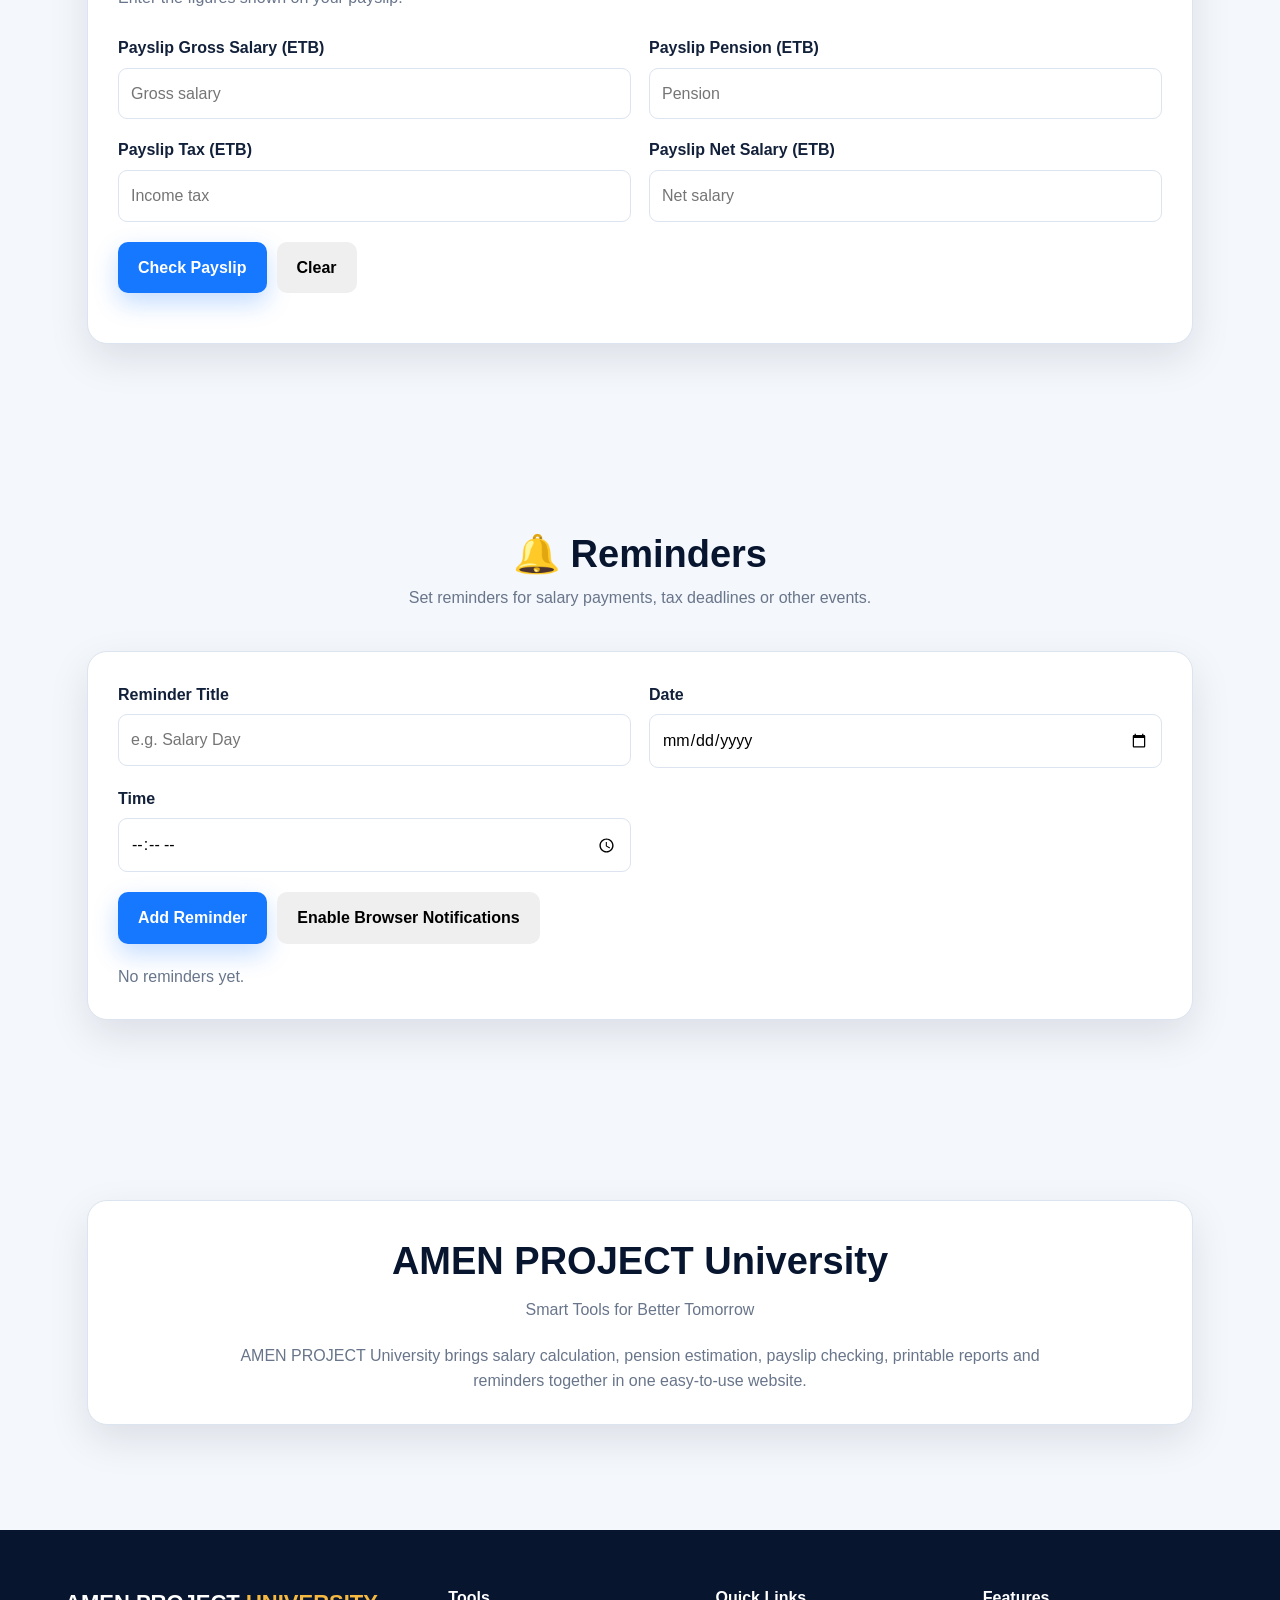
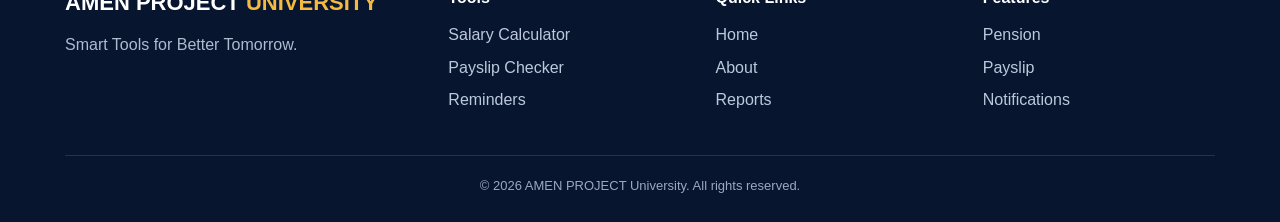
==== commit 65e29836: "Update index.html" ====
--- a/index.html
+++ b/index.html
@@ -1,442 +1,2018 @@
 <!DOCTYPE html>
-<html lang="en"><head><meta charset="utf-8"/><meta content="width=device-width,initial-scale=1" name="viewport"/><meta content="Ethiopian salary calculator with tax, pension and payslip checking" name="description"/><title>Amen Project</title><style>
-:root{--bg:#070b16;--p:#111827;--p2:#182238;--line:#29354e;--t:#f8fafc;--m:#94a3b8;--pri:#6366f1;--g:#22c55e;--r:#f87171;--o:#fb923c;--b:#38bdf8}*{box-sizing:border-box}body{margin:0;font-family:Segoe UI,Arial,sans-serif;color:var(--t);background:radial-gradient(circle at 15% 5%,#172554 0,transparent 35%),radial-gradient(circle at 90% 15%,#312e81 0,transparent 25%),var(--bg);min-height:100vh}header{position:sticky;top:0;z-index:9;background:rgba(7,11,22,.9);backdrop-filter:blur(14px);border-bottom:1px solid var(--line)}.nav{max-width:1100px;margin:auto;padding:15px 20px;display:flex;justify-content:space-between;align-items:center}.brand{display:flex;align-items:center;gap:11px}.logo{width:46px;height:46px;border-radius:13px;display:grid;place-items:center;font-size:24px;background:linear-gradient(135deg,#16a34a,#eab308,#dc2626)}.brand h1{margin:0;font-size:19px}.brand p,.nav-note{margin:3px 0 0;color:var(--m);font-size:12px}.hero{max-width:1100px;margin:auto;padding:52px 20px 25px}.badge{display:inline-block;padding:7px 12px;border-radius:99px;background:#111b39;border:1px solid #3b4aa3;color:#c7d2fe;font-size:12px;font-weight:800}.hero h2{font-size:clamp(34px,6vw,60px);line-height:1.03;letter-spacing:-2px;margin:18px 0 0}.hero h2 span{color:#818cf8}.hero>p{max-width:720px;color:var(--m);line-height:1.7;margin-top:16px}.tabs{max-width:1100px;margin:auto;padding:0 20px;display:flex;gap:8px}.tab{border:1px solid var(--line);border-bottom:none;background:#0e1628;color:#cbd5e1;padding:11px 16px;border-radius:10px 10px 0 0;cursor:pointer;font-weight:800}.tab.active{background:var(--p2);color:#fff}.main{max-width:1100px;margin:auto;padding:0 20px 60px}.section{display:none}.section.active{display:block}.grid{display:grid;grid-template-columns:1fr 1fr;gap:24px}.card{background:linear-gradient(180deg,rgba(24,34,56,.98),rgba(13,19,36,.98));border:1px solid var(--line);border-radius:0 18px 18px 18px;padding:26px;box-shadow:0 25px 70px rgba(0,0,0,.28)}.card h3{margin:0;font-size:20px}.sub{color:var(--m);font-size:13px;margin:6px 0 22px}.field{margin-bottom:16px}label{display:block;font-size:13px;font-weight:800;color:#e2e8f0;margin-bottom:7px}.iw{position:relative}input,select{width:100%;padding:14px;border:1px solid #334155;border-radius:10px;background:#0b1220;color:#fff;font-size:15px;outline:0}input{padding-right:60px}input:focus,select:focus{border-color:var(--pri);box-shadow:0 0 0 3px rgba(99,102,241,.14)}.cur{position:absolute;right:14px;top:50%;transform:translateY(-50%);color:var(--m);font-size:12px;font-weight:800}.btns{display:grid;grid-template-columns:1fr 110px;gap:10px;margin-top:22px}button{border:0;border-radius:10px;padding:13px 15px;font-weight:800;cursor:pointer}.primary{background:linear-gradient(135deg,var(--pri),#4f46e5);color:#fff}.secondary{background:#222d44;color:#e2e8f0}.error{display:none;margin-top:12px;padding:11px;border-radius:9px;background:rgba(127,29,29,.25);border:1px solid #7f1d1d;color:#fecaca;font-size:12px}.placeholder{text-align:center;color:var(--m);padding:70px 10px}.placeholder .icon{font-size:42px;margin-bottom:12px}.result{display:none}.summary{padding:20px;border-radius:14px;margin-bottom:18px;background:linear-gradient(135deg,#052e1a,#0f3d2a);border:1px solid #166534;text-align:center}.summary small{color:#86efac;text-transform:uppercase;letter-spacing:1px;font-weight:900}.summary .value{font-size:38px;color:#4ade80;font-weight:900;margin-top:7px}.summary .note{font-size:11px;color:#86efac;margin-top:4px}.rows{border-top:1px solid var(--line)}.row{display:flex;justify-content:space-between;gap:15px;padding:12px 0;border-bottom:1px solid var(--line);font-size:13px}.row span{color:var(--m)}.tax{color:var(--o)!important}.ded{color:var(--r)!important}.ok{color:#4ade80!important}.info{color:var(--b)!important}.box{margin-top:18px;padding:15px;border:1px solid var(--line);border-radius:12px;background:#0b1220}.box h4{margin:0 0 8px;font-size:13px}.box p{margin:4px 0;color:var(--m);font-size:11px;line-height:1.6}.status{padding:18px;border-radius:14px;margin-bottom:18px;border:1px solid var(--line)}.status.good{background:rgba(34,197,94,.08);border-color:#166534}.status.warn{background:rgba(251,146,60,.08);border-color:#9a3412}.status.bad{background:rgba(248,113,113,.08);border-color:#991b1b}.status h4{margin:0 0 6px;font-size:18px}.status p{margin:0;color:var(--m);font-size:12px;line-height:1.6}footer{border-top:1px solid var(--line);background:#050812;padding:30px 20px;text-align:center}footer h3{margin:0;font-size:15px}footer p{max-width:760px;margin:8px auto;color:#64748b;font-size:11px;line-height:1.6}@media(max-width:800px){.grid{grid-template-columns:1fr}.nav-note{display:none}}@media(max-width:480px){.hero{padding:40px 14px 20px}.main{padding:0 14px 45px}.tabs{padding:0 14px}.card{padding:20px}.btns{grid-template-columns:1fr}.summary .value{font-size:31px}}
-
-.lang-wrap{display:flex;align-items:center;gap:8px}
-.lang-label{font-size:11px;color:#94a3b8;font-weight:700}
-#langSelect{width:auto;min-width:105px;padding:9px 12px;border:1px solid #334155;border-radius:9px;background:#0b1220;color:#fff;font-size:12px}
-.print-btn{margin-top:15px;width:100%;background:#24304a;color:#fff;border:1px solid #3a4a69}
-.print-btn:hover{background:#31405f}
-html[dir="rtl"] body{text-align:right}
-html[dir="rtl"] .nav,html[dir="rtl"] .brand{direction:rtl}
-html[dir="rtl"] .row{flex-direction:row-reverse}
-html[dir="rtl"] .summary,html[dir="rtl"] .status,html[dir="rtl"] .box{text-align:right}
-html[dir="rtl"] input,html[dir="rtl"] select{direction:rtl}
-@media(max-width:700px){.lang-label{display:none}}
+<html lang="en">
+<head>
+<meta charset="UTF-8">
+<meta name="viewport" content="width=device-width, initial-scale=1.0">
+<meta name="description" content="AMEN PROJECT University - Salary, Pension, Payslip and Reminder Tools">
+<title>AMEN PROJECT University</title>
+
+<style>
+:root{
+  --navy:#07152f;
+  --navy2:#0d2347;
+  --blue:#1677ff;
+  --blue2:#4f9cff;
+  --gold:#f5b942;
+  --green:#18a86b;
+  --red:#e74c3c;
+  --purple:#7357e8;
+  --orange:#f28c28;
+  --bg:#f4f7fb;
+  --card:#ffffff;
+  --text:#12203a;
+  --muted:#68758a;
+  --border:#dce4ef;
+  --shadow:0 15px 40px rgba(7,21,47,.10);
+}
+
+*{box-sizing:border-box;margin:0;padding:0}
+
+html{scroll-behavior:smooth}
+
+body{
+  font-family:Arial,Helvetica,sans-serif;
+  background:var(--bg);
+  color:var(--text);
+  line-height:1.6;
+}
+
+button,input,select,textarea{
+  font:inherit;
+}
+
+button{
+  cursor:pointer;
+}
+
+a{
+  color:inherit;
+  text-decoration:none;
+}
+
+/* NAVBAR */
+.navbar{
+  position:sticky;
+  top:0;
+  z-index:1000;
+  background:rgba(7,21,47,.97);
+  backdrop-filter:blur(12px);
+  color:white;
+  border-bottom:1px solid rgba(255,255,255,.08);
+}
+
+.nav-inner{
+  max-width:1250px;
+  margin:auto;
+  padding:14px 22px;
+  display:flex;
+  align-items:center;
+  gap:24px;
+}
+
+.logo{
+  display:flex;
+  align-items:center;
+  gap:12px;
+  min-width:270px;
+}
+
+.logo-mark{
+  width:54px;
+  height:54px;
+  border:2px solid var(--gold);
+  border-radius:50%;
+  display:flex;
+  align-items:center;
+  justify-content:center;
+  font-size:28px;
+  font-weight:900;
+  color:var(--gold);
+  position:relative;
+}
+
+.logo-mark:after{
+  content:"★";
+  position:absolute;
+  bottom:-5px;
+  font-size:12px;
+  background:var(--navy);
+  padding:0 4px;
+}
+
+.logo-text strong{
+  display:block;
+  font-size:20px;
+  letter-spacing:.5px;
+}
+
+.logo-text span{
+  color:var(--gold);
+  font-size:13px;
+  font-weight:bold;
+  letter-spacing:3px;
+}
+
+.logo-text small{
+  display:block;
+  color:#b9c7dd;
+  font-size:10px;
+}
+
+.nav-links{
+  display:flex;
+  align-items:center;
+  gap:8px;
+  margin-left:auto;
+}
+
+.nav-links button{
+  border:0;
+  background:transparent;
+  color:#e7eef9;
+  padding:10px 13px;
+  border-radius:8px;
+}
+
+.nav-links button:hover{
+  background:rgba(255,255,255,.09);
+  color:white;
+}
+
+.nav-actions{
+  display:flex;
+  gap:8px;
+}
+
+.icon-btn{
+  border:1px solid rgba(255,255,255,.25);
+  background:transparent;
+  color:white;
+  width:42px;
+  height:40px;
+  border-radius:9px;
+}
+
+.mobile-menu{
+  display:none;
+}
+
+/* HERO */
+.hero{
+  min-height:650px;
+  background:
+    radial-gradient(circle at 85% 25%,rgba(22,119,255,.35),transparent 35%),
+    linear-gradient(135deg,#061329,#0d2a55 60%,#07152f);
+  color:white;
+  position:relative;
+  overflow:hidden;
+}
+
+.hero:before{
+  content:"";
+  position:absolute;
+  width:600px;
+  height:600px;
+  border-radius:50%;
+  background:rgba(22,119,255,.08);
+  right:-200px;
+  top:-180px;
+}
+
+.hero-inner{
+  max-width:1250px;
+  margin:auto;
+  padding:90px 22px 70px;
+  display:grid;
+  grid-template-columns:1.05fr .95fr;
+  align-items:center;
+  gap:55px;
+  position:relative;
+}
+
+.badge{
+  display:inline-flex;
+  background:rgba(22,119,255,.2);
+  border:1px solid rgba(100,170,255,.35);
+  padding:8px 15px;
+  border-radius:30px;
+  font-weight:bold;
+  color:#cfe4ff;
+  margin-bottom:20px;
+}
+
+.hero h1{
+  font-size:58px;
+  line-height:1.05;
+  margin-bottom:20px;
+}
+
+.hero h1 span{
+  background:linear-gradient(90deg,#4ea1ff,#a675ff);
+  -webkit-background-clip:text;
+  background-clip:text;
+  color:transparent;
+}
+
+.hero p{
+  font-size:18px;
+  color:#d1dced;
+  max-width:650px;
+  margin-bottom:28px;
+}
+
+.hero-buttons{
+  display:flex;
+  flex-wrap:wrap;
+  gap:12px;
+}
+
+.btn{
+  border:0;
+  border-radius:10px;
+  padding:13px 20px;
+  font-weight:bold;
+  transition:.2s;
+}
+
+.btn:hover{
+  transform:translateY(-2px);
+}
+
+.btn-primary{
+  background:var(--blue);
+  color:white;
+  box-shadow:0 10px 25px rgba(22,119,255,.25);
+}
+
+.btn-outline{
+  background:transparent;
+  color:white;
+  border:1px solid rgba(255,255,255,.35);
+}
+
+.btn-gold{
+  background:var(--gold);
+  color:#182238;
+}
+
+.hero-card{
+  background:rgba(255,255,255,.09);
+  border:1px solid rgba(255,255,255,.18);
+  border-radius:22px;
+  padding:25px;
+  box-shadow:0 25px 70px rgba(0,0,0,.25);
+}
+
+.dashboard{
+  background:#f8fbff;
+  color:var(--text);
+  border-radius:15px;
+  padding:18px;
+}
+
+.dashboard-top{
+  display:flex;
+  justify-content:space-between;
+  align-items:center;
+  margin-bottom:18px;
+}
+
+.dashboard-title{
+  font-weight:bold;
+}
+
+.status{
+  background:#d9f7e9;
+  color:#138455;
+  border-radius:20px;
+  padding:5px 9px;
+  font-size:11px;
+  font-weight:bold;
+}
+
+.net-box{
+  background:linear-gradient(135deg,#106ce8,#4f9cff);
+  color:white;
+  border-radius:14px;
+  padding:22px;
+  margin-bottom:15px;
+}
+
+.net-box small{
+  opacity:.85;
+}
+
+.net-box strong{
+  display:block;
+  font-size:32px;
+  margin-top:4px;
+}
+
+.mini-grid{
+  display:grid;
+  grid-template-columns:repeat(3,1fr);
+  gap:10px;
+}
+
+.mini{
+  background:white;
+  border:1px solid var(--border);
+  padding:13px;
+  border-radius:10px;
+}
+
+.mini small{
+  display:block;
+  color:var(--muted);
+}
+
+.mini strong{
+  display:block;
+  margin-top:4px;
+}
+
+/* BENEFITS */
+.benefits{
+  background:#fff;
+  padding:25px 22px;
+}
+
+.benefit-inner{
+  max-width:1100px;
+  margin:auto;
+  display:grid;
+  grid-template-columns:repeat(4,1fr);
+  gap:20px;
+}
+
+.benefit{
+  display:flex;
+  gap:12px;
+  align-items:center;
+}
+
+.benefit-icon{
+  font-size:28px;
+}
+
+.benefit strong{
+  display:block;
+}
+
+.benefit span{
+  color:var(--muted);
+  font-size:13px;
+}
+
+/* SECTIONS */
+section{
+  scroll-margin-top:80px;
+}
+
+.section{
+  max-width:1150px;
+  margin:auto;
+  padding:75px 22px;
+}
+
+.section-heading{
+  text-align:center;
+  margin-bottom:40px;
+}
+
+.section-heading h2{
+  font-size:38px;
+  color:var(--navy);
+}
+
+.section-heading p{
+  color:var(--muted);
+}
+
+/* TOOLS */
+.tools{
+  display:grid;
+  grid-template-columns:repeat(4,1fr);
+  gap:20px;
+}
+
+.tool-card{
+  background:var(--card);
+  border:1px solid var(--border);
+  border-radius:18px;
+  padding:28px 22px;
+  text-align:center;
+  box-shadow:var(--shadow);
+  transition:.2s;
+}
+
+.tool-card:hover{
+  transform:translateY(-5px);
+}
+
+.tool-icon{
+  width:65px;
+  height:65px;
+  border-radius:50%;
+  display:flex;
+  align-items:center;
+  justify-content:center;
+  font-size:29px;
+  margin:0 auto 15px;
+}
+
+.blue{background:#e4efff}
+.purple{background:#eee9ff}
+.orange{background:#fff0df}
+.green{background:#e1f7ed}
+
+.tool-card h3{
+  margin-bottom:8px;
+}
+
+.tool-card p{
+  color:var(--muted);
+  font-size:14px;
+  margin-bottom:18px;
+}
+
+/* APP PANELS */
+.panel{
+  background:white;
+  border:1px solid var(--border);
+  border-radius:20px;
+  padding:30px;
+  box-shadow:var(--shadow);
+  margin-bottom:30px;
+}
+
+.panel h2{
+  color:var(--navy);
+  margin-bottom:5px;
+}
+
+.panel-subtitle{
+  color:var(--muted);
+  margin-bottom:25px;
+}
+
+.form-grid{
+  display:grid;
+  grid-template-columns:repeat(2,1fr);
+  gap:18px;
+}
+
+.field label{
+  display:block;
+  font-weight:bold;
+  margin-bottom:7px;
+}
+
+.field input,
+.field select,
+.field textarea{
+  width:100%;
+  border:1px solid var(--border);
+  border-radius:9px;
+  padding:12px;
+  outline:none;
+  background:white;
+}
+
+.field input:focus,
+.field select:focus,
+.field textarea:focus{
+  border-color:var(--blue);
+  box-shadow:0 0 0 3px rgba(22,119,255,.1);
+}
+
+.full{
+  grid-column:1/-1;
+}
+
+.actions{
+  display:flex;
+  flex-wrap:wrap;
+  gap:10px;
+  margin-top:20px;
+}
+
+/* RESULTS */
+.results{
+  margin-top:25px;
+  display:grid;
+  grid-template-columns:repeat(4,1fr);
+  gap:12px;
+}
+
+.result-card{
+  padding:18px;
+  background:#f7faff;
+  border:1px solid var(--border);
+  border-radius:12px;
+}
+
+.result-card small{
+  display:block;
+  color:var(--muted);
+}
+
+.result-card strong{
+  display:block;
+  font-size:20px;
+  margin-top:5px;
+}
+
+.result-net{
+  background:linear-gradient(135deg,#087b51,#21b879);
+  color:white;
+}
+
+.result-net small{
+  color:#d9ffef;
+}
+
+.result-net strong{
+  font-size:25px;
+}
+
+/* TABLE */
+.table-wrap{
+  overflow-x:auto;
+  margin-top:20px;
+}
+
+table{
+  width:100%;
+  border-collapse:collapse;
+}
+
+th,td{
+  padding:12px;
+  border-bottom:1px solid var(--border);
+  text-align:left;
+}
+
+th{
+  background:#f4f7fb;
+}
+
+/* REMINDERS */
+.reminder-list{
+  margin-top:20px;
+  display:grid;
+  gap:10px;
+}
+
+.reminder{
+  display:flex;
+  justify-content:space-between;
+  align-items:center;
+  padding:15px;
+  background:#f8faff;
+  border:1px solid var(--border);
+  border-radius:10px;
+}
+
+.reminder-date{
+  color:var(--blue);
+  font-weight:bold;
+}
+
+/* FOOTER */
+footer{
+  background:var(--navy);
+  color:white;
+  padding:55px 22px 25px;
+}
+
+.footer-inner{
+  max-width:1150px;
+  margin:auto;
+  display:grid;
+  grid-template-columns:1.5fr 1fr 1fr 1fr;
+  gap:35px;
+}
+
+.footer-logo{
+  font-size:22px;
+  font-weight:bold;
+}
+
+.footer-logo span{
+  color:var(--gold);
+}
+
+footer h4{
+  margin-bottom:12px;
+}
+
+footer a{
+  display:block;
+  color:#bdc9db;
+  margin:7px 0;
+}
+
+footer a:hover{
+  color:white;
+}
+
+.footer-bottom{
+  max-width:1150px;
+  margin:35px auto 0;
+  padding-top:20px;
+  border-top:1px solid rgba(255,255,255,.12);
+  color:#9aa9c0;
+  font-size:13px;
+  text-align:center;
+}
+
+/* MODAL */
+.modal{
+  position:fixed;
+  inset:0;
+  background:rgba(0,0,0,.65);
+  display:none;
+  align-items:center;
+  justify-content:center;
+  z-index:2000;
+  padding:20px;
+}
+
+.modal.show{
+  display:flex;
+}
+
+.modal-box{
+  background:white;
+  color:var(--text);
+  max-width:850px;
+  width:100%;
+  max-height:90vh;
+  overflow:auto;
+  border-radius:18px;
+  padding:30px;
+}
+
+.modal-header{
+  display:flex;
+  justify-content:space-between;
+  align-items:center;
+  margin-bottom:20px;
+}
+
+.close{
+  border:0;
+  background:#edf1f6;
+  width:38px;
+  height:38px;
+  border-radius:50%;
+}
+
+/* TOAST */
+.toast{
+  position:fixed;
+  right:20px;
+  bottom:20px;
+  background:#10213f;
+  color:white;
+  padding:14px 18px;
+  border-radius:10px;
+  box-shadow:var(--shadow);
+  transform:translateY(100px);
+  opacity:0;
+  transition:.3s;
+  z-index:3000;
+}
+
+.toast.show{
+  transform:translateY(0);
+  opacity:1;
+}
+
+/* PRINT */
 @media print{
-  body>*:not(#printArea){display:none!important}
-  #printArea{display:block!important;color:#111;background:#fff;padding:28px;font-family:Arial,sans-serif}
-  #printArea h1{margin:0 0 4px;font-size:24px}
-  #printArea h2{margin:24px 0 10px;font-size:18px}
-  #printArea p{margin:5px 0;color:#444;font-size:12px}
-  #printArea table{width:100%;border-collapse:collapse;margin-top:10px}
-  #printArea th,#printArea td{border:1px solid #ccc;padding:8px;text-align:left;font-size:12px}
-  #printArea th{background:#f3f4f6}
-  #printArea .report-total{font-size:18px;font-weight:800;margin-top:16px}
-  #printArea .report-note{margin-top:22px;padding:12px;border:1px solid #ddd}
-}
-#printArea{display:none}
-</style></head><body>
-<header><div class="nav"><div class="brand"><div class="logo">🇪🇹</div><div><h1>Amen Project</h1><p>Salary • Tax • Pension • Payslip check</p></div></div><div class="nav-note">ETB • Private &amp; Public employees</div><div class="lang-wrap"><label class="lang-label" for="langSelect">Language</label><select aria-label="Language" id="langSelect" onchange="setLanguage(this.value)"><option value="en">English</option><option value="am">አማርኛ</option></select></div></div></header>
-<section class="hero"><div class="badge">🇪🇹 EMPLOYEE PAY TOOL</div><h2>Know your <span>salary.</span><br/>Check your payslip.</h2><p>Estimate Ethiopian employment income tax, pension contributions, take-home pay, and compare those estimates with the figures on your payslip.</p></section>
-<div class="tabs"><button class="tab active" onclick="tab('calc',this)">🧮 Salary Calculator</button><button class="tab" onclick="tab('pay',this)">📄 Payslip Checker</button></div>
-<main class="main">
-<section class="section active" id="calc"><div class="grid"><div class="card"><h3>Salary details</h3><p class="sub">Enter your monthly salary information.</p><div class="field"><label>University</label><div class="iw"><input id="salary" min="0" placeholder="Example: 12000" step="0.01" type="number"/><span class="cur">ETB</span></div></div><div class="field"><label>Basic / pensionable salary</label><div class="iw"><input id="basic" min="0" placeholder="Example: 10000" step="0.01" type="number"/><span class="cur">ETB</span></div></div><div class="field"><label>Other taxable income</label><div class="iw"><input id="oincome" min="0" step="0.01" type="number" value="0"/><span class="cur">ETB</span></div></div><div class="field"><label>Other deductions</label><div class="iw"><input id="oded" min="0" step="0.01" type="number" value="0"/><span class="cur">ETB</span></div></div><div class="field"><label>Employee type</label><select id="sector"><option value="private">Private organization</option><option value="civil">Civil/public service</option><option value="military">Military / police</option></select></div><div class="error" id="ce">Please enter valid non-negative amounts. Basic salary cannot exceed gross salary.</div><div class="btns"><button class="primary" onclick="calcSalary()">Calculate salary</button><button class="secondary" onclick="resetCalc()">Reset</button></div></div><div class="card"><h3>Your result</h3><p class="sub">Estimated monthly payroll breakdown.</p><div class="placeholder" id="cph"><div class="icon">🧮</div><strong>Your results will appear here</strong><p style="margin-top:6px;font-size:12px">Enter your salary and calculate.</p></div><div class="result" id="cres"><div class="summary"><small>Estimated take-home salary</small><div class="value" id="net">0.00 ETB</div><div class="note">After pension, tax and other deductions</div></div><div class="rows"><div class="row"><span>Gross salary</span><strong id="gross">0</strong></div><div class="row"><span>Basic / pensionable salary</span><strong id="bout">0</strong></div><div class="row"><span>Employee pension (7%)</span><strong class="ded" id="pout">0</strong></div><div class="row"><span>Taxable income</span><strong class="info" id="tout">0</strong></div><div class="row"><span>Income tax</span><strong class="tax" id="taxout">0</strong></div><div class="row"><span>Other deductions</span><strong class="ded" id="odout">0</strong></div><div class="row"><span>Total employee deductions</span><strong class="ded" id="tdout">0</strong></div><div class="row"><span>Employer pension</span><strong class="ok" id="epout">0</strong></div><div class="row"><span>Total employer cost</span><strong id="ecout">0</strong></div></div><div class="box"><h4>Tax details</h4><p id="brout">Tax bracket: -</p><p id="rateout">Marginal rate: -</p><p id="formout">Formula: -</p></div></div></div></div></section>
-<section class="section" id="pay"><div class="grid"><div class="card"><h3>Payslip checker</h3><p class="sub">Enter figures from your payslip and compare them with an estimate.</p><div class="field"><label>Payslip gross salary</label><div class="iw"><input id="pgross" min="0" placeholder="Example: 12000" step="0.01" type="number"/><span class="cur">ETB</span></div></div><div class="field"><label>Payslip basic / pensionable salary</label><div class="iw"><input id="pbasic" min="0" placeholder="Example: 10000" step="0.01" type="number"/><span class="cur">ETB</span></div></div><div class="field"><label>Other taxable income</label><div class="iw"><input id="pother" min="0" step="0.01" type="number" value="0"/><span class="cur">ETB</span></div></div><div class="field"><label>Other deductions</label><div class="iw"><input id="poded" min="0" step="0.01" type="number" value="0"/><span class="cur">ETB</span></div></div><div class="field"><label>Actual income tax withheld</label><div class="iw"><input id="atax" min="0" placeholder="Example: 1500" step="0.01" type="number"/><span class="cur">ETB</span></div></div><div class="field"><label>Actual employee pension withheld</label><div class="iw"><input id="apen" min="0" placeholder="Example: 700" step="0.01" type="number"/><span class="cur">ETB</span></div></div><div class="field"><label>Actual take-home pay</label><div class="iw"><input id="anet" min="0" placeholder="Example: 9800" step="0.01" type="number"/><span class="cur">ETB</span></div></div><div class="field"><label>Employee type</label><select id="psector"><option value="private">Private organization</option><option value="civil">Civil/public service</option><option value="military">Military / police</option></select></div><div class="error" id="pe">Please enter all required payslip figures as valid non-negative amounts. Basic salary cannot exceed gross salary.</div><div class="btns"><button class="primary" onclick="checkPay()">Check payslip</button><button class="secondary" onclick="resetPay()">Reset</button></div></div><div class="card"><h3>Check result</h3><p class="sub">A review aid—not proof of a payroll error.</p><div class="placeholder" id="pph"><div class="icon">📄</div><strong>Enter your payslip figures</strong><p style="margin-top:6px;font-size:12px">We'll flag differences worth reviewing.</p></div><div class="result" id="pres"><div class="status" id="status"><h4 id="stitle">Result</h4><p id="stext"></p></div><div class="rows"><div class="row"><span>Estimated tax</span><strong id="petax">0</strong></div><div class="row"><span>Actual tax withheld</span><strong id="patax">0</strong></div><div class="row"><span>Tax difference</span><strong id="ptdiff">0</strong></div><div class="row"><span>Estimated employee pension</span><strong id="pepen">0</strong></div><div class="row"><span>Actual employee pension</span><strong id="papen">0</strong></div><div class="row"><span>Pension difference</span><strong id="ppdiff">0</strong></div><div class="row"><span>Estimated take-home</span><strong id="penet">0</strong></div><div class="row"><span>Actual take-home</span><strong id="panet">0</strong></div><div class="row"><span>Net pay difference</span><strong id="pndiff">0</strong></div></div><div class="box"><h4>Review note</h4><p>Differences can come from allowances, exemptions, benefits, arrears, loans, advances, rounding, payroll timing, or other applicable rules. Review the underlying payslip details before concluding that a mistake occurred.</p></div><button class="print-btn" onclick="printPayslipReport()">🖨️ Print payslip report</button></div></div></div></section>
-</main><footer><h3>🇪🇹 Ethiopian Salary Calculator</h3><p>This tool provides estimates for informational purposes. Verify the current tax and pension rules and your individual circumstances before relying on a result.</p><p>Made with ❤️ for Ethiopia</p></footer>
+  body *{
+    visibility:hidden;
+  }
+
+  #printReport,
+  #printReport *{
+    visibility:visible;
+  }
+
+  #printReport{
+    position:absolute;
+    left:0;
+    top:0;
+    width:100%;
+    padding:30px;
+  }
+}
+
+/* MOBILE */
+@media(max-width:950px){
+  .nav-links{
+    display:none;
+  }
+
+  .mobile-menu{
+    display:block;
+    margin-left:auto;
+  }
+
+  .logo{
+    min-width:auto;
+  }
+
+  .hero-inner{
+    grid-template-columns:1fr;
+  }
+
+  .hero h1{
+    font-size:44px;
+  }
+
+  .tools{
+    grid-template-columns:repeat(2,1fr);
+  }
+
+  .benefit-inner{
+    grid-template-columns:repeat(2,1fr);
+  }
+
+  .results{
+    grid-template-columns:repeat(2,1fr);
+  }
+
+  .footer-inner{
+    grid-template-columns:repeat(2,1fr);
+  }
+}
+
+@media(max-width:600px){
+  .hero-inner{
+    padding-top:55px;
+  }
+
+  .hero h1{
+    font-size:36px;
+  }
+
+  .hero p{
+    font-size:16px;
+  }
+
+  .tools,
+  .benefit-inner,
+  .form-grid,
+  .results,
+  .footer-inner{
+    grid-template-columns:1fr;
+  }
+
+  .mini-grid{
+    grid-template-columns:1fr;
+  }
+
+  .panel{
+    padding:20px;
+  }
+
+  .section{
+    padding:50px 15px;
+  }
+
+  .logo-text strong{
+    font-size:16px;
+  }
+
+  .logo-text span{
+    font-size:10px;
+  }
+}
+</style>
+</head>
+
+<body>
+
+<!-- NAVIGATION -->
+<nav class="navbar">
+  <div class="nav-inner">
+
+    <a href="#home" class="logo">
+      <div class="logo-mark">A</div>
+      <div class="logo-text">
+        <strong>AMEN PROJECT</strong>
+        <span>UNIVERSITY</span>
+        <small>Smart Tools for Better Tomorrow</small>
+      </div>
+    </a>
+
+    <div class="nav-links">
+      <button onclick="goTo('home')" data-en="Home" data-am="መነሻ">Home</button>
+      <button onclick="goTo('calculator')" data-en="Salary Calculator" data-am="የደመወዝ ማስያ">Salary Calculator</button>
+      <button onclick="goTo('payslip')" data-en="Payslip Checker" data-am="የደመወዝ ወረቀት">Payslip Checker</button>
+      <button onclick="goTo('reminders')" data-en="Reminders" data-am="አስታዋሾች">Reminders</button>
+      <button onclick="goTo('about')" data-en="About" data-am="ስለ እኛ">About</button>
+    </div>
+
+    <div class="nav-actions">
+      <button class="icon-btn" onclick="toggleLanguage()" id="languageBtn">አማ</button>
+      <button class="icon-btn" onclick="toggleDarkMode()">☾</button>
+    </div>
+
+    <button class="icon-btn mobile-menu" onclick="toggleMobileMenu()">☰</button>
+
+  </div>
+</nav>
+
+
+<!-- HERO -->
+<header class="hero" id="home">
+  <div class="hero-inner">
+
+    <div>
+      <div class="badge">🎓 Built for Ethiopian University Employees</div>
+
+      <h1>
+        Professional Salary & Tax Tools
+        <span>All in One Place</span>
+      </h1>
+
+      <p>
+        Calculate salary, pension and deductions. Check payslips,
+        create printable reports and set useful reminders —
+        all from one simple AMEN PROJECT University platform.
+      </p>
+
+      <div class="hero-buttons">
+        <button class="btn btn-primary" onclick="goTo('calculator')">
+          🧮 Calculate Salary →
+        </button>
+
+        <button class="btn btn-outline" onclick="goTo('payslip')">
+          📄 Check Payslip
+        </button>
+
+        <button class="btn btn-gold" onclick="goTo('reminders')">
+          🔔 Set Reminder
+        </button>
+      </div>
+    </div>
+
+
+    <div class="hero-card">
+
+      <div class="dashboard">
+
+        <div class="dashboard-top">
+          <div class="dashboard-title">
+            AMEN PROJECT Dashboard
+          </div>
+          <div class="status">● READY</div>
+        </div>
+
+        <div class="net-box">
+          <small>Estimated Net Salary</small>
+          <strong id="heroNet">28,450 ETB</strong>
+        </div>
+
+        <div class="mini-grid">
+          <div class="mini">
+            <small>Gross Salary</small>
+            <strong id="heroGross">42,800 ETB</strong>
+          </div>
+
+          <div class="mini">
+            <small>Pension</small>
+            <strong id="heroPension">2,996 ETB</strong>
+          </div>
+
+          <div class="mini">
+            <small>Tax</small>
+            <strong id="heroTax">11,354 ETB</strong>
+          </div>
+        </div>
+
+      </div>
+    </div>
+
+  </div>
+</header>
+
+
+<!-- BENEFITS -->
+<div class="benefits">
+  <div class="benefit-inner">
+
+    <div class="benefit">
+      <div class="benefit-icon">🛡️</div>
+      <div>
+        <strong>Private</strong>
+        <span>Your calculations stay in your browser</span>
+      </div>
+    </div>
+
+    <div class="benefit">
+      <div class="benefit-icon">⚡</div>
+      <div>
+        <strong>Instant</strong>
+        <span>Fast salary calculations</span>
+      </div>
+    </div>
+
+    <div class="benefit">
+      <div class="benefit-icon">📄</div>
+      <div>
+        <strong>Printable</strong>
+        <span>Create a professional payslip report</span>
+      </div>
+    </div>
+
+    <div class="benefit">
+      <div class="benefit-icon">🇪🇹</div>
+      <div>
+        <strong>Made for Ethiopia</strong>
+        <span>Designed for local salary calculations</span>
+      </div>
+    </div>
+
+  </div>
+</div>
+
+
+<!-- TOOLS -->
+<section class="section">
+
+  <div class="section-heading">
+    <h2>Our Tools</h2>
+    <p>Everything you need in one AMEN PROJECT University platform.</p>
+  </div>
+
+  <div class="tools">
+
+    <div class="tool-card">
+      <div class="tool-icon blue">🧮</div>
+      <h3>Salary Calculator</h3>
+      <p>Calculate gross salary, tax, pension and estimated net salary.</p>
+      <button class="btn btn-primary" onclick="goTo('calculator')">Start Calculating</button>
+    </div>
+
+    <div class="tool-card">
+      <div class="tool-icon purple">📄</div>
+      <h3>Payslip Checker</h3>
+      <p>Enter payslip figures and compare deductions and net pay.</p>
+      <button class="btn" style="background:#7357e8;color:white" onclick="goTo('payslip')">Check Payslip</button>
+    </div>
+
+    <div class="tool-card">
+      <div class="tool-icon orange">🔔</div>
+      <h3>Reminders</h3>
+      <p>Set salary, tax or other important personal reminders.</p>
+      <button class="btn" style="background:#f28c28;color:white" onclick="goTo('reminders')">Set Reminder</button>
+    </div>
+
+    <div class="tool-card">
+      <div class="tool-icon green">📊</div>
+      <h3>Reports</h3>
+      <p>Create a clear printable salary and payslip report.</p>
+      <button class="btn" style="background:#18a86b;color:white" onclick="goTo('calculator')">View Report</button>
+    </div>
+
+  </div>
+</section>
+
+
+<!-- SALARY CALCULATOR -->
+<section class="section" id="calculator">
+
+  <div class="section-heading">
+    <h2>Salary Calculator</h2>
+    <p>Calculate estimated pension, tax and take-home salary.</p>
+  </div>
+
+  <div class="panel">
+
+    <h2>Salary Information</h2>
+    <p class="panel-subtitle">
+      Enter your monthly salary and optional deductions.
+    </p>
+
+    <div class="form-grid">
+
+      <div class="field">
+        <label>Employee / University</label>
+        <input id="employeeName" type="text" placeholder="Enter employee or university name">
+      </div>
+
+      <div class="field">
+        <label>Gross Monthly Salary (ETB)</label>
+        <input id="grossSalary" type="number" min="0" step="0.01" placeholder="e.g. 42800">
+      </div>
+
+      <div class="field">
+        <label>Employee Pension Rate (%)</label>
+        <input id="pensionRate" type="number" value="7" min="0" max="100" step="0.1">
+      </div>
+
+      <div class="field">
+        <label>Other Monthly Deductions (ETB)</label>
+        <input id="otherDeduction" type="number" value="0" min="0" step="0.01">
+      </div>
+
+    </div>
+
+    <div class="actions">
+      <button class="btn btn-primary" onclick="calculateSalary()">Calculate Salary</button>
+      <button class="btn" onclick="clearCalculator()">Clear</button>
+      <button class="btn" style="background:#18a86b;color:white" onclick="printPayslip()">Print Payslip</button>
+    </div>
+
+    <div class="results">
+
+      <div class="result-card">
+        <small>Gross Salary</small>
+        <strong id="grossResult">0.00 ETB</strong>
+      </div>
+
+      <div class="result-card">
+        <small>Pension</small>
+        <strong id="pensionResult">0.00 ETB</strong>
+      </div>
+
+      <div class="result-card">
+        <small>Income Tax</small>
+        <strong id="taxResult">0.00 ETB</strong>
+      </div>
+
+      <div class="result-card result-net">
+        <small>Estimated Net Salary</small>
+        <strong id="netResult">0.00 ETB</strong>
+      </div>
+
+    </div>
+
+  </div>
+
+</section>
+
+
+<!-- PENSION -->
+<section class="section">
+
+  <div class="panel">
+
+    <h2>🏦 Pension Calculator</h2>
+    <p class="panel-subtitle">
+      Estimate employee pension contribution from monthly salary.
+    </p>
+
+    <div class="form-grid">
+
+      <div class="field">
+        <label>Monthly Salary (ETB)</label>
+        <input id="pensionSalary" type="number" placeholder="Enter salary">
+      </div>
+
+      <div class="field">
+        <label>Employee Pension Rate (%)</label>
+        <input id="pensionOnlyRate" type="number" value="7" min="0" step="0.1">
+      </div>
+
+    </div>
+
+    <div class="actions">
+      <button class="btn btn-primary" onclick="calculatePension()">Calculate Pension</button>
+    </div>
+
+    <div class="results">
+
+      <div class="result-card">
+        <small>Monthly Pension</small>
+        <strong id="pensionOnlyResult">0.00 ETB</strong>
+      </div>
+
+      <div class="result-card">
+        <small>Annual Pension</small>
+        <strong id="annualPensionResult">0.00 ETB</strong>
+      </div>
+
+    </div>
+
+  </div>
+
+</section>
+
+
+<!-- PAYSLIP CHECKER -->
+<section class="section" id="payslip">
+
+  <div class="section-heading">
+    <h2>Payslip Checker</h2>
+    <p>Compare your payslip numbers with the calculator.</p>
+  </div>
+
+  <div class="panel">
+
+    <h2>📄 Payslip Information</h2>
+    <p class="panel-subtitle">
+      Enter the figures shown on your payslip.
+    </p>
+
+    <div class="form-grid">
+
+      <div class="field">
+        <label>Payslip Gross Salary (ETB)</label>
+        <input id="slipGross" type="number" placeholder="Gross salary">
+      </div>
+
+      <div class="field">
+        <label>Payslip Pension (ETB)</label>
+        <input id="slipPension" type="number" placeholder="Pension">
+      </div>
+
+      <div class="field">
+        <label>Payslip Tax (ETB)</label>
+        <input id="slipTax" type="number" placeholder="Income tax">
+      </div>
+
+      <div class="field">
+        <label>Payslip Net Salary (ETB)</label>
+        <input id="slipNet" type="number" placeholder="Net salary">
+      </div>
+
+    </div>
+
+    <div class="actions">
+      <button class="btn btn-primary" onclick="checkPayslip()">Check Payslip</button>
+      <button class="btn" onclick="clearPayslip()">Clear</button>
+    </div>
+
+    <div id="payslipResult" style="margin-top:20px"></div>
+
+  </div>
+
+</section>
+
+
+<!-- REMINDERS -->
+<section class="section" id="reminders">
+
+  <div class="section-heading">
+    <h2>🔔 Reminders</h2>
+    <p>Set reminders for salary payments, tax deadlines or other events.</p>
+  </div>
+
+  <div class="panel">
+
+    <div class="form-grid">
+
+      <div class="field">
+        <label>Reminder Title</label>
+        <input id="reminderTitle" type="text" placeholder="e.g. Salary Day">
+      </div>
+
+      <div class="field">
+        <label>Date</label>
+        <input id="reminderDate" type="date">
+      </div>
+
+      <div class="field">
+        <label>Time</label>
+        <input id="reminderTime" type="time">
+      </div>
+
+    </div>
+
+    <div class="actions">
+      <button class="btn btn-primary" onclick="addReminder()">Add Reminder</button>
+      <button class="btn" onclick="requestNotifications()">Enable Browser Notifications</button>
+    </div>
+
+    <div id="reminderList" class="reminder-list"></div>
+
+  </div>
+
+</section>
+
+
+<!-- ABOUT -->
+<section class="section" id="about">
+
+  <div class="panel">
+
+    <div class="section-heading" style="margin-bottom:20px">
+      <h2>AMEN PROJECT University</h2>
+      <p>Smart Tools for Better Tomorrow</p>
+    </div>
+
+    <p style="text-align:center;color:var(--muted);max-width:800px;margin:auto">
+      AMEN PROJECT University brings salary calculation, pension estimation,
+      payslip checking, printable reports and reminders together in one
+      easy-to-use website.
+    </p>
+
+  </div>
+
+</section>
+
+
+<!-- PRINTABLE REPORT -->
+<div id="printReport" style="display:none">
+
+  <div style="border-bottom:3px solid #07152f;padding-bottom:15px;margin-bottom:25px">
+    <h1>AMEN PROJECT UNIVERSITY</h1>
+    <p>Professional Salary & Payslip Report</p>
+  </div>
+
+  <div id="printContent"></div>
+
+</div>
+
+
+<!-- FOOTER -->
+<footer>
+
+  <div class="footer-inner">
+
+    <div>
+      <div class="footer-logo">
+        AMEN PROJECT <span>UNIVERSITY</span>
+      </div>
+
+      <p style="color:#aebbd0;margin-top:12px">
+        Smart Tools for Better Tomorrow.
+      </p>
+    </div>
+
+    <div>
+      <h4>Tools</h4>
+      <a href="#calculator">Salary Calculator</a>
+      <a href="#payslip">Payslip Checker</a>
+      <a href="#reminders">Reminders</a>
+    </div>
+
+    <div>
+      <h4>Quick Links</h4>
+      <a href="#home">Home</a>
+      <a href="#about">About</a>
+      <a href="#calculator">Reports</a>
+    </div>
+
+    <div>
+      <h4>Features</h4>
+      <a href="#calculator">Pension</a>
+      <a href="#payslip">Payslip</a>
+      <a href="#reminders">Notifications</a>
+    </div>
+
+  </div>
+
+  <div class="footer-bottom">
+    © 2026 AMEN PROJECT University. All rights reserved.
+  </div>
+
+</footer>
+
+
+<div id="toast" class="toast"></div>
+
+
 <script>
-let currentLang = localStorage.getItem("salaryLang") || "en";
-
-const TX = {
-  en: {
-    pageTitle:"Amen Project",
-    headerSub:"Salary • Tax • Pension • Payslip check",
-    headerNote:"ETB • Private & Public employees",
-    badge:"🇪🇹 EMPLOYEE PAY TOOL",
-    heroTitle:'Know your <span>salary.</span><br>Check your payslip.',
-    heroText:"Estimate Ethiopian employment income tax, pension contributions, take-home pay, and compare those estimates with the figures on your payslip.",
-    calcTab:"🧮 Salary Calculator",
-    payTab:"📄 Payslip Checker",
-    salaryDetails:"Salary details",
-    salarySub:"Enter your monthly salary information.",
-    gross:"University",
-    basic:"Basic / pensionable salary",
-    otherIncome:"Other taxable income",
-    otherDed:"Other deductions",
-    employeeType:"Employee type",
-    private:"Private organization",
-    civil:"Civil/public service",
-    military:"Military / police",
-    calcError:"Please enter valid non-negative amounts. Basic salary cannot exceed gross salary.",
-    calcButton:"Calculate salary",
-    reset:"Reset",
-    result:"Your result",
-    resultSub:"Estimated monthly payroll breakdown.",
-    emptyResult:"Your results will appear here",
-    emptyCalc:"Enter your salary and calculate.",
-    takeHome:"Estimated take-home salary",
-    takeNote:"After pension, tax and other deductions",
-    pension:"Employee pension (7%)",
-    taxable:"Taxable income",
-    tax:"Income tax",
-    totalDed:"Total employee deductions",
-    employerPension:"Employer pension",
-    employerCost:"Total employer cost",
-    taxDetails:"Tax details",
-    taxBracket:"Tax bracket: ",
-    marginal:"Marginal rate: ",
-    formula:"Formula: ",
-    payslipTitle:"Payslip checker",
-    payslipSub:"Enter figures from your payslip and compare them with an estimate.",
-    psGross:"Payslip gross salary",
-    psBasic:"Payslip basic / pensionable salary",
-    psOther:"Other taxable income",
-    psOtherDed:"Other deductions",
-    actualTax:"Actual income tax withheld",
-    actualPension:"Actual employee pension withheld",
-    actualNet:"Actual take-home pay",
-    psError:"Please enter all required payslip figures as valid non-negative amounts. Basic salary cannot exceed gross salary.",
-    checkButton:"Check payslip",
-    checkResult:"Check result",
-    checkSub:"A review aid—not proof of a payroll error.",
-    psEmpty:"Enter your payslip figures",
-    psEmptySub:"We'll flag differences worth reviewing.",
-    estimatedTax:"Estimated tax",
-    actualTaxLabel:"Actual tax withheld",
-    taxDiff:"Tax difference",
-    estimatedPension:"Estimated employee pension",
-    actualPensionLabel:"Actual employee pension",
-    pensionDiff:"Pension difference",
-    estimatedNet:"Estimated take-home",
-    actualNetLabel:"Actual take-home",
-    netDiff:"Net pay difference",
-    reviewNoteTitle:"Review note",
-    reviewNote:"Differences can come from allowances, exemptions, benefits, arrears, loans, advances, rounding, payroll timing, or other applicable rules. Review the underlying payslip details before concluding that a mistake occurred.",
-    print:"🖨️ Print payslip report",
-    closeEnoughTitle:"✅ Figures are close to the estimate",
-    closeEnoughText:"The entered tax, pension and net-pay figures are within ETB 1 of this calculator’s estimate. Keep your payslip for your records.",
-    diffTitle:"⚠️ Difference found",
-    diffText:"One or more figures differ from the estimate. Review the payslip details and assumptions before concluding there is an error.",
-    footerTitle:"🇪🇹 Ethiopian Salary Calculator",
-    footerText:"This tool provides estimates for informational purposes. Verify the current tax and pension rules and your individual circumstances before relying on a result.",
-    made:"Made with ❤️ for Ethiopia",
-    language:"Language",
-    reportTitle:"Payslip Comparison Report",
-    generated:"Generated on",
-    reportStatus:"Review status",
-    expected:"Expected",
-    actual:"Actual",
-    difference:"Difference",
-    reportNote:"This report is a review aid, not proof of a payroll error. Actual payroll can vary because of applicable allowances, exemptions, benefits, arrears, loans, advances, rounding, timing, and other rules."
-  },
-  am: {
-    pageTitle:"የኢትዮጵያ ደመወዝ ማስያ",
-    headerSub:"ደመወዝ • ግብር • ጡረታ • የክፍያ ማረጋገጫ",
-    headerNote:"ETB • ለግል እና ለመንግስት ሰራተኞች",
-    badge:"🇪🇹 የሰራተኛ ክፍያ መሣሪያ",
-    heroTitle:'ደመወዝዎን <span>ይወቁ።</span><br>የደመወዝ ደረሰኝዎን ይመርምሩ።',
-    heroText:"የወር ደመወዝ፣ የሥራ ገቢ ግብር፣ የጡረታ መዋጮ እና የሚቀርዎትን ደመወዝ ይገምቱ፤ ከደመወዝ ደረሰኝዎ ጋርም ያነጻጽሩ።",
-    calcTab:"🧮 የደመወዝ ማስያ",
-    payTab:"📄 የደመወዝ ደረሰኝ ማረጋገጫ",
-    salaryDetails:"የደመወዝ መረጃ",
-    salarySub:"የወር ደመወዝ መረጃዎን ያስገቡ።",
-    gross:"ጠቅላላ የወር ደመወዝ",
-    basic:"መሠረታዊ / የጡረታ ደመወዝ",
-    otherIncome:"ሌላ ግብር የሚከፈልበት ገቢ",
-    otherDed:"ሌሎች ቅናሾች",
-    employeeType:"የሰራተኛ አይነት",
-    private:"የግል ድርጅት",
-    civil:"የመንግስት ሰራተኛ",
-    military:"ወታደራዊ / ፖሊስ",
-    calcError:"እባክዎ ትክክለኛ ያልሆኑ አሉታዊ ቁጥሮችን አይጠቀሙ። መሠረታዊ ደመወዝ ከጠቅላላ ደመወዝ መብለጥ አይችልም።",
-    calcButton:"ደመወዝ አስላ",
-    reset:"ዳግም አስጀምር",
-    result:"ውጤትዎ",
-    resultSub:"የወር ደመወዝ ግምታዊ ዝርዝር።",
-    emptyResult:"ውጤትዎ እዚህ ይታያል",
-    emptyCalc:"ደመወዝዎን ያስገቡ እና ያስሉ።",
-    takeHome:"ግምታዊ የሚቀር ደመወዝ",
-    takeNote:"ከጡረታ፣ ግብር እና ሌሎች ቅናሾች በኋላ",
-    pension:"የሰራተኛ ጡረታ (7%)",
-    taxable:"ግብር የሚከፈልበት ገቢ",
-    tax:"የገቢ ግብር",
-    totalDed:"ጠቅላላ የሰራተኛ ቅናሾች",
-    employerPension:"የአሰሪ ጡረታ",
-    employerCost:"ጠቅላላ የአሰሪ ወጪ",
-    taxDetails:"የግብር ዝርዝር",
-    taxBracket:"የግብር ደረጃ፡ ",
-    marginal:"የግብር ከፍተኛ መጠን፡ ",
-    formula:"ቀመር፡ ",
-    payslipTitle:"የደመወዝ ደረሰኝ ማረጋገጫ",
-    payslipSub:"ከደመወዝ ደረሰኝዎ ላይ ያሉ ቁጥሮችን ያስገቡ እና ከግምቱ ጋር ያነጻጽሩ።",
-    psGross:"በደረሰኝ ላይ ያለ ጠቅላላ ደመወዝ",
-    psBasic:"በደረሰኝ ላይ ያለ መሠረታዊ / የጡረታ ደመወዝ",
-    psOther:"ሌላ ግብር የሚከፈልበት ገቢ",
-    psOtherDed:"ሌሎች ቅናሾች",
-    actualTax:"በእውነት የተቆረጠ ገቢ ግብር",
-    actualPension:"በእውነት የተቆረጠ የሰራተኛ ጡረታ",
-    actualNet:"በእውነት የተቀበሉት ደመወዝ",
-    psError:"እባክዎ ሁሉንም የሚያስፈልጉ ቁጥሮች በትክክል ያስገቡ። መሠረታዊ ደመወዝ ከጠቅላላ ደመወዝ መብለጥ አይችልም።",
-    checkButton:"ደረሰኙን አረጋግጥ",
-    checkResult:"የማረጋገጫ ውጤት",
-    checkSub:"የመርማሪያ መሣሪያ ነው፤ የደመወዝ ስህተት መሆኑን በራሱ አያረጋግጥም።",
-    psEmpty:"የደመወዝ ደረሰኝዎን ያስገቡ",
-    psEmptySub:"መርመራ የሚያስፈልጋቸውን ልዩነቶች እናሳያለን።",
-    estimatedTax:"ግምታዊ ግብር",
-    actualTaxLabel:"በእውነት የተቆረጠ ግብር",
-    taxDiff:"የግብር ልዩነት",
-    estimatedPension:"ግምታዊ የሰራተኛ ጡረታ",
-    actualPensionLabel:"በእውነት የተቆረጠ ጡረታ",
-    pensionDiff:"የጡረታ ልዩነት",
-    estimatedNet:"ግምታዊ የሚቀር ደመወዝ",
-    actualNetLabel:"በእውነት የተቀበሉት ደመወዝ",
-    netDiff:"የሚቀር ደመወዝ ልዩነት",
-    reviewNoteTitle:"የመርማሪያ ማስታወሻ",
-    reviewNote:"ልዩነቶች ከአበል፣ ከነፃነቶች፣ ከጥቅማጥቅሞች፣ ከተዘገየ ክፍያ፣ ከብድር፣ ከቅድመ ክፍያ፣ ከየሂሳብ ክብደት፣ ከየክፍያ ጊዜ እና ከሌሎች ደንቦች ሊመጡ ይችላሉ። ስህተት መኖሩን ከመወሰንዎ በፊት የደረሰኝዎን ዝርዝር ይመርምሩ።",
-    print:"🖨️ የደመወዝ ደረሰኝ ሪፖርት አትም",
-    closeEnoughTitle:"✅ አሃዞቹ ከግምቱ ጋር ተቀራራቢ ናቸው",
-    closeEnoughText:"የገቢ ግብር፣ ጡረታ እና የሚቀር ደመወዝ አሃዞች ከዚህ ማስያ ግምት በETB 1 ውስጥ ናቸው። የደረሰኝዎን መዝገብ ያስቀምጡ።",
-    diffTitle:"⚠️ ልዩነት ተገኝቷል",
-    diffText:"አንድ ወይም ከዚያ በላይ አሃዞች ከግምቱ ይለያሉ። ስህተት ነው ብለው ከመወሰንዎ በፊት ደረሰኙን እና የተጠቀሱትን መሠረቶች ይመልከቱ።",
-    footerTitle:"🇪🇹 የኢትዮጵያ ደመወዝ ማስያ",
-    footerText:"ይህ መሣሪያ ለመረጃ ዓላማ ግምት ይሰጣል። በራስዎ ሁኔታ የሚመለከቱ የግብር እና የጡረታ ደንቦችን በቅርብ ያረጋግጡ።",
-    made:"በኢትዮጵያ በፍቅር የተሰራ ❤️",
-    language:"ቋንቋ",
-    reportTitle:"የደመወዝ ደረሰኝ ንጽጽር ሪፖርት",
-    generated:"የተፈጠረበት ቀን",
-    reportStatus:"የማረጋገጫ ሁኔታ",
-    expected:"ግምት",
-    actual:"እውነተኛ",
-    difference:"ልዩነት",
-    reportNote:"ይህ ሪፖርት ለመርማሪያ ነው፤ የክፍያ ስህተትን በራሱ አያረጋግጥም። እውነተኛ ክፍያ በአበል፣ ነፃነት፣ ጥቅማጥቅም፣ የተዘገየ ክፍያ፣ ብድር፣ ቅድመ ክፍያ፣ የሂሳብ ክብደት፣ ጊዜ እና ሌሎች ደንቦች ምክንያት ሊለያይ ይችላል።"
-  }
-};
-
-function T(k){return TX[currentLang][k]||TX.en[k]||k}
-
-const staticMap = {
-  "header h1":"pageTitle",
-  ".brand p":"headerSub",
-  ".nav-note":"headerNote",
-  ".badge":"badge",
-  ".hero p":"heroText",
-  ".card:nth-of-type(1) .card-header h3":"salaryDetails",
-  ".card:nth-of-type(1) .sub":"salarySub"
-};
-
-function setLanguage(lang){
-  currentLang = lang === "am" ? "am" : "en";
-  localStorage.setItem("salaryLang", currentLang);
-  document.documentElement.lang = currentLang === "am" ? "am" : "en";
-  document.documentElement.dir = currentLang === "am" ? "rtl" : "ltr";
-  document.getElementById("langSelect").value=currentLang;
-
-  document.title=T("pageTitle");
-
-  document.querySelector("header h1").textContent=T("pageTitle");
-  document.querySelector(".brand p").textContent=T("headerSub");
-  document.querySelector(".nav-note").textContent=T("headerNote");
-  document.querySelector(".badge").textContent=T("badge");
-
-  const heroH=document.querySelector(".hero h2");
-  heroH.innerHTML=T("heroTitle");
-  document.querySelector(".hero > p").textContent=T("heroText");
-
-  const tabs=document.querySelectorAll(".tab");
-  tabs[0].textContent=T("calcTab");
-  tabs[1].textContent=T("payTab");
-
-  const calc=s=>document.querySelector(s);
-  const labels=document.querySelectorAll("label");
-  const calcLabels=[T("gross"),T("basic"),T("otherIncome"),T("otherDed"),T("employeeType")];
-  const psLabels=[T("psGross"),T("psBasic"),T("psOther"),T("psOtherDed"),T("actualTax"),T("actualPension"),T("actualNet"),T("employeeType")];
-  labels[1].textContent=calcLabels[0];
-  labels[2].textContent=calcLabels[1];
-  labels[3].textContent=calcLabels[2];
-  labels[4].textContent=calcLabels[3];
-  labels[5].textContent=calcLabels[4];
-  labels[6].textContent=psLabels[0];
-  labels[7].textContent=psLabels[1];
-  labels[8].textContent=psLabels[2];
-  labels[9].textContent=psLabels[3];
-  labels[10].textContent=psLabels[4];
-  labels[11].textContent=psLabels[5];
-  labels[12].textContent=psLabels[6];
-  labels[13].textContent=psLabels[7];
-
-  const cards=document.querySelectorAll(".card");
-  cards[0].querySelector("h3").textContent=T("salaryDetails");
-  cards[0].querySelector(".sub").textContent=T("salarySub");
-  cards[1].querySelector("h3").textContent=T("result");
-  cards[1].querySelector(".sub").textContent=T("resultSub");
-  cards[2].querySelector("h3").textContent=T("payslipTitle");
-  cards[2].querySelector(".sub").textContent=T("payslipSub");
-  cards[3].querySelector("h3").textContent=T("checkResult");
-  cards[3].querySelector(".sub").textContent=T("checkSub");
-
-  document.getElementById("calcButtonText")?.remove();
-  document.querySelectorAll(".btns button").forEach((b,i)=>{
-    const isCalc = b.closest("#calc") || b.closest(".section")?.id==="calc";
-    if(isCalc){ b.textContent=(i===0?T("calcButton"):T("reset")) }
-    else { b.textContent=(i===0?T("checkButton"):T("reset")) }
+
+/* =========================
+   GLOBAL SETTINGS
+========================= */
+
+let currentLanguage = "en";
+
+const TAX_BRACKETS = [
+  {limit:2000, rate:0, base:0},
+  {limit:4000, rate:.10, base:0},
+  {limit:7000, rate:.15, base:200},
+  {limit:10000, rate:.20, base:650},
+  {limit:14000, rate:.25, base:1250},
+  {limit:20000, rate:.30, base:2750},
+  {limit:Infinity, rate:.35, base:4550}
+];
+
+
+/* =========================
+   NAVIGATION
+========================= */
+
+function goTo(id){
+  document.getElementById(id).scrollIntoView({
+    behavior:"smooth"
   });
-
-  document.getElementById("ce").textContent=T("calcError");
-  document.getElementById("pe").textContent=T("psError");
-
-  const selects=document.querySelectorAll("select");
-  // Employee-type selects
-  [document.getElementById("sector"),document.getElementById("psector")].forEach(sel=>{
-    if(!sel) return;
-    sel.options[0].textContent=T("private");
-    sel.options[1].textContent=T("civil");
-    sel.options[2].textContent=T("military");
+}
+
+function toggleMobileMenu(){
+  const links = document.querySelector(".nav-links");
+
+  if(links.style.display === "flex"){
+    links.style.display = "";
+  }else{
+    links.style.display = "flex";
+    links.style.position = "absolute";
+    links.style.top = "82px";
+    links.style.left = "0";
+    links.style.right = "0";
+    links.style.padding = "15px";
+    links.style.background = "#07152f";
+    links.style.flexDirection = "column";
+  }
+}
+
+
+/* =========================
+   LANGUAGE
+========================= */
+
+function toggleLanguage(){
+
+  currentLanguage = currentLanguage === "en" ? "am" : "en";
+
+  document.querySelectorAll("[data-en]").forEach(el=>{
+    el.textContent = el.dataset[currentLanguage];
   });
 
-  document.querySelector("#cph strong").textContent=T("emptyResult");
-  document.querySelector("#cph p").textContent=T("emptyCalc");
-  document.querySelector("#pph strong").textContent=T("psEmpty");
-  document.querySelector("#pph p").textContent=T("psEmptySub");
-
-  document.querySelector("#result .summary small").textContent=T("takeHome");
-  document.querySelector("#result .summary .note").textContent=T("takeNote");
-
-  const resultLabels=document.querySelectorAll("#cres .row span");
-  const rl=[T("gross"),T("basic"),T("pension"),T("taxable"),T("tax"),T("otherDed"),T("totalDed"),T("employerPension"),T("employerCost")];
-  resultLabels.forEach((el,i)=>{if(rl[i])el.textContent=rl[i]});
-
-  document.querySelector("#cres .box h4").textContent=T("taxDetails");
-  document.querySelector("#pres .box h4").textContent=T("reviewNoteTitle");
-  document.querySelector("#pres .box p").textContent=T("reviewNote");
-
-  const prLabels=document.querySelectorAll("#pres .row span");
-  const pl=[T("estimatedTax"),T("actualTaxLabel"),T("taxDiff"),T("estimatedPension"),T("actualPensionLabel"),T("pensionDiff"),T("estimatedNet"),T("actualNetLabel"),T("netDiff")];
-  prLabels.forEach((el,i)=>{if(pl[i])el.textContent=pl[i]});
-
-  document.querySelector(".print-btn").textContent=T("print");
-  document.querySelector("footer h3").textContent=T("footerTitle");
-  document.querySelectorAll("footer p")[0].textContent=T("footerText");
-  document.querySelectorAll("footer p")[1].textContent=T("made");
-  document.querySelector(".lang-label").textContent=T("language");
-
-  // Placeholders
-  document.getElementById("salary").placeholder=currentLang==="am"?"ምሳሌ፡ 12000":"Example: 12000";
-  document.getElementById("basic").placeholder=currentLang==="am"?"ምሳሌ፡ 10000":"Example: 10000";
-  document.getElementById("oincome").placeholder=currentLang==="am"?"ምሳሌ፡ 0":"Example: 0";
-  document.getElementById("oded").placeholder=currentLang==="am"?"ምሳሌ፡ 500":"Example: 500";
-  document.getElementById("pgross").placeholder=currentLang==="am"?"ምሳሌ፡ 12000":"Example: 12000";
-  document.getElementById("pbasic").placeholder=currentLang==="am"?"ምሳሌ፡ 10000":"Example: 10000";
-  document.getElementById("pother").placeholder=currentLang==="am"?"ምሳሌ፡ 0":"Example: 0";
-  document.getElementById("poded").placeholder=currentLang==="am"?"ምሳሌ፡ 500":"Example: 500";
-  document.getElementById("atax").placeholder=currentLang==="am"?"ምሳሌ፡ 1500":"Example: 1500";
-  document.getElementById("apen").placeholder=currentLang==="am"?"ምሳሌ፡ 700":"Example: 700";
-  document.getElementById("anet").placeholder=currentLang==="am"?"ምሳሌ፡ 9800":"Example: 9800";
-
-  refreshDynamicText();
-}
-
-function refreshDynamicText(){
-  const cres=document.getElementById("cres");
-  if(cres.style.display!=="none"){
-    const te=document.getElementById("taxableOut").textContent.replace(" ETB","");
-    if(te!==""){
-      // keep current values; refresh only localized prefixes/formula labels
-      const bracket=document.getElementById("brout").dataset.value||"";
-      const rate=document.getElementById("rateout").dataset.value||"";
-      const formula=document.getElementById("formout").dataset.value||"";
-      if(bracket)document.getElementById("brout").textContent=T("taxBracket")+bracket;
-      if(rate)document.getElementById("rateout").textContent=T("marginal")+rate;
-      if(formula)document.getElementById("formout").textContent=T("formula")+formula;
+  document.getElementById("languageBtn").textContent =
+    currentLanguage === "en" ? "አማ" : "EN";
+
+  showToast(
+    currentLanguage === "en"
+      ? "English language selected"
+      : "የአማርኛ ቋንቋ ተመርጧል"
+  );
+}
+
+
+/* =========================
+   DARK MODE
+========================= */
+
+function toggleDarkMode(){
+
+  const root = document.documentElement;
+
+  if(root.dataset.dark === "true"){
+
+    root.dataset.dark = "false";
+
+    root.style.setProperty("--bg","#f4f7fb");
+    root.style.setProperty("--card","#ffffff");
+    root.style.setProperty("--text","#12203a");
+    root.style.setProperty("--border","#dce4ef");
+
+    showToast("Light mode enabled");
+
+  }else{
+
+    root.dataset.dark = "true";
+
+    root.style.setProperty("--bg","#071329");
+    root.style.setProperty("--card","#10213f");
+    root.style.setProperty("--text","#edf4ff");
+    root.style.setProperty("--border","#263a5b");
+
+    showToast("Dark mode enabled");
+  }
+}
+
+
+/* =========================
+   TAX
+========================= */
+
+function calculateIncomeTax(monthlySalary){
+
+  let tax = 0;
+
+  for(const bracket of TAX_BRACKETS){
+
+    if(monthlySalary <= bracket.limit){
+
+      if(bracket.rate === 0){
+        return 0;
+      }
+
+      const previousLimit =
+        TAX_BRACKETS[
+          TAX_BRACKETS.indexOf(bracket)-1
+        ]?.limit || 0;
+
+      tax =
+        bracket.base +
+        (monthlySalary - previousLimit) * bracket.rate;
+
+      return Math.max(0,tax);
     }
   }
-}
-
-function n(id){return Number(document.getElementById(id).value||0)}
-function f(x){return x.toLocaleString("en-US",{minimumFractionDigits:2,maximumFractionDigits:2})+" ETB"}
-
-function tax(x){
-  let r,d,b;
-  if(x<=2000){r=0;d=0;b="0 – 2,000 ETB"}
-  else if(x<=4000){r=15;d=300;b="2,001 – 4,000 ETB"}
-  else if(x<=7000){r=20;d=500;b="4,001 – 7,000 ETB"}
-  else if(x<=10000){r=25;d=850;b="7,001 – 10,000 ETB"}
-  else if(x<=14000){r=30;d=1350;b="10,001 – 14,000 ETB"}
-  else{r=35;d=2050;b="Over 14,000 ETB"}
-  let t=Math.max(0,x*r/100-d);
-  return{t,r,b,formula:`${x.toFixed(2)} × ${r}% − ${d.toFixed(2)} = ${t.toFixed(2)} ETB`}
-}
-
-function rates(s){return s==="military"?{e:.07,er:.33}:{e:.07,er:.11}}
-function valid(a){return a.every(x=>Number.isFinite(x)&&x>=0)}
-
-function calcSalary(){
-  let g=n("salary"),b=n("basic"),oi=n("oincome"),od=n("oded"),s=document.getElementById("sector").value;
-  if(!valid([g,b,oi,od])||b>g){document.getElementById("ce").style.display="block";return}
-  document.getElementById("ce").style.display="none";
-  let q=rates(s),pen=b*q.e,ep=b*q.er,taxable=Math.max(0,g+oi-pen),ti=tax(taxable),total=pen+ti.t+od,net=g+oi-total,ec=g+oi+ep;
-  [["gross",g],["bout",b],["pout",pen],["tout",taxable],["taxout",ti.t],["odout",od],["tdout",total],["epout",ep],["ecout",ec]].forEach(([i,v])=>document.getElementById(i).textContent=f(v));
-  document.getElementById("net").textContent=f(net);
-  document.getElementById("brout").dataset.value=ti.b;
-  document.getElementById("rateout").dataset.value=ti.r+"%";
-  document.getElementById("formout").dataset.value=ti.formula;
-  refreshDynamicText();
-  document.getElementById("cph").style.display="none";
-  document.getElementById("cres").style.display="block";
-}
-
-function resetCalc(){
-  ["salary","basic","oincome","oded"].forEach(i=>document.getElementById(i).value="");
-  document.getElementById("oincome").value="0";
-  document.getElementById("oded").value="0";
-  document.getElementById("ce").style.display="none";
-  document.getElementById("cres").style.display="none";
-  document.getElementById("cph").style.display="block";
-}
-
-let payslipState=null;
-
-function checkPay(){
-  let g=n("pgross"),b=n("pbasic"),oi=n("pother"),od=n("poded"),at=n("atax"),ap=n("apen"),an=n("anet"),s=document.getElementById("psector").value;
-  if(!valid([g,b,oi,od,at,ap,an])||b>g){document.getElementById("pe").style.display="block";return}
-  document.getElementById("pe").style.display="none";
-  let q=rates(s),pen=b*q.e,taxable=Math.max(0,g+oi-pen),ti=tax(taxable),en=g+oi-pen-ti.t-od,td=at-ti.t,pd=ap-pen,nd=an-en,ok=Math.abs(td)<=1&&Math.abs(pd)<=1&&Math.abs(nd)<=1;
-  payslipState={g,b,oi,od,at,ap,an,pen,taxable,ti,en,td,pd,nd,ok};
-  let st=document.getElementById("status");
-  st.className="status "+(ok?"good":(Math.max(Math.abs(td),Math.abs(pd),Math.abs(nd))>100?"bad":"warn"));
-  document.getElementById("stitle").textContent=ok?T("closeEnoughTitle"):T("diffTitle");
-  document.getElementById("stext").textContent=ok?T("closeEnoughText"):T("diffText");
-  [["petax",ti.t],["patax",at],["ptdiff",td],["pepen",pen],["papen",ap],["ppdiff",pd],["penet",en],["panet",an],["pndiff",nd]].forEach(([i,v])=>document.getElementById(i).textContent=f(v));
-  document.getElementById("pph").style.display="none";
-  document.getElementById("pres").style.display="block";
-}
-
-function resetPay(){
-  ["pgross","pbasic","pother","poded","atax","apen","anet"].forEach(i=>document.getElementById(i).value="");
-  document.getElementById("pother").value="0";
-  document.getElementById("poded").value="0";
-  document.getElementById("pe").style.display="none";
-  document.getElementById("pres").style.display="none";
-  document.getElementById("pph").style.display="block";
-  payslipState=null;
-}
-
-function printPayslipReport(){
-  if(!payslipState){return}
-  const s=payslipState;
-  const date=new Date().toLocaleString(currentLang==="am"?"am-ET":"en-US",{dateStyle:"medium",timeStyle:"short"});
-  const status=s.ok?T("closeEnoughTitle"):T("diffTitle");
-  const rows=[
-    [T("estimatedTax"),f(s.ti.t),f(s.at),f(s.td)],
-    [T("estimatedPension"),f(s.pen),f(s.ap),f(s.pd)],
-    [T("estimatedNet"),f(s.en),f(s.an),f(s.nd)]
-  ];
-  const area=document.getElementById("printArea")||(()=>{
-    const x=document.createElement("div");x.id="printArea";document.body.appendChild(x);return x;
-  })();
-  area.innerHTML=`
-    <h1>${T("reportTitle")}</h1>
-    <p><strong>${T("generated")}:</strong> ${date}</p>
-    <p><strong>${T("reportStatus")}:</strong> ${status}</p>
-    <h2>${T("payslipTitle")}</h2>
-    <table>
-      <thead><tr><th>${currentLang==="am"?"መለኪያ":"Measure"}</th><th>${T("expected")}</th><th>${T("actual")}</th><th>${T("difference")}</th></tr></thead>
-      <tbody>${rows.map(r=>`<tr><td>${r[0]}</td><td>${r[1]}</td><td>${r[2]}</td><td>${r[3]}</td></tr>`).join("")}</tbody>
+
+  return tax;
+}
+
+
+/* =========================
+   SALARY CALCULATOR
+========================= */
+
+function calculateSalary(){
+
+  const name =
+    document.getElementById("employeeName").value ||
+    "University Employee";
+
+  const gross =
+    Number(document.getElementById("grossSalary").value) || 0;
+
+  const pensionRate =
+    Number(document.getElementById("pensionRate").value) || 0;
+
+  const other =
+    Number(document.getElementById("otherDeduction").value) || 0;
+
+  if(gross <= 0){
+
+    showToast("Please enter a valid gross salary.");
+
+    return;
+  }
+
+  const pension = gross * pensionRate / 100;
+
+  const tax = calculateIncomeTax(gross);
+
+  const net =
+    gross -
+    pension -
+    tax -
+    other;
+
+  document.getElementById("grossResult").textContent =
+    money(gross);
+
+  document.getElementById("pensionResult").textContent =
+    money(pension);
+
+  document.getElementById("taxResult").textContent =
+    money(tax);
+
+  document.getElementById("netResult").textContent =
+    money(Math.max(0,net));
+
+  document.getElementById("heroGross").textContent =
+    money(gross);
+
+  document.getElementById("heroPension").textContent =
+    money(pension);
+
+  document.getElementById("heroTax").textContent =
+    money(tax);
+
+  document.getElementById("heroNet").textContent =
+    money(Math.max(0,net));
+
+  localStorage.setItem(
+    "amenSalaryData",
+    JSON.stringify({
+      name,
+      gross,
+      pensionRate,
+      pension,
+      tax,
+      other,
+      net
+    })
+  );
+
+  showToast("Salary calculated successfully.");
+}
+
+
+/* =========================
+   PENSION
+========================= */
+
+function calculatePension(){
+
+  const salary =
+    Number(document.getElementById("pensionSalary").value) || 0;
+
+  const rate =
+    Number(document.getElementById("pensionOnlyRate").value) || 0;
+
+  if(salary <= 0){
+    showToast("Please enter salary.");
+    return;
+  }
+
+  const monthly =
+    salary * rate / 100;
+
+  const annual =
+    monthly * 12;
+
+  document.getElementById("pensionOnlyResult").textContent =
+    money(monthly);
+
+  document.getElementById("annualPensionResult").textContent =
+    money(annual);
+}
+
+
+/* =========================
+   PAYSLIP CHECKER
+========================= */
+
+function checkPayslip(){
+
+  const gross =
+    Number(document.getElementById("slipGross").value) || 0;
+
+  const pension =
+    Number(document.getElementById("slipPension").value) || 0;
+
+  const tax =
+    Number(document.getElementById("slipTax").value) || 0;
+
+  const net =
+    Number(document.getElementById("slipNet").value) || 0;
+
+  if(gross <= 0){
+
+    showToast("Enter the payslip gross salary.");
+
+    return;
+  }
+
+  const calculatedNet =
+    gross - pension - tax;
+
+  const difference =
+    net - calculatedNet;
+
+  const tolerance = 1;
+
+  let message = "";
+
+  if(Math.abs(difference) <= tolerance){
+
+    message = `
+      <div style="
+        padding:18px;
+        background:#e1f7ed;
+        border:1px solid #a9e8cc;
+        color:#087b51;
+        border-radius:12px;
+      ">
+        <strong>✓ Payslip looks consistent</strong>
+        <p style="margin-top:5px">
+          The entered deductions produce approximately
+          <strong>${money(calculatedNet)}</strong> net salary.
+        </p>
+      </div>
+    `;
+
+  }else{
+
+    message = `
+      <div style="
+        padding:18px;
+        background:#fff1ef;
+        border:1px solid #ffc5bf;
+        color:#b63b30;
+        border-radius:12px;
+      ">
+        <strong>⚠ Difference found</strong>
+        <p style="margin-top:5px">
+          Calculated net: <strong>${money(calculatedNet)}</strong><br>
+          Payslip net: <strong>${money(net)}</strong><br>
+          Difference: <strong>${money(Math.abs(difference))}</strong>
+        </p>
+        <small>
+          This checker only compares the figures you enter.
+          It does not verify an employer's payroll records.
+        </small>
+      </div>
+    `;
+  }
+
+  document.getElementById("payslipResult").innerHTML = message;
+}
+
+
+/* =========================
+   PRINT PAYSLIP
+========================= */
+
+function printPayslip(){
+
+  const name =
+    document.getElementById("employeeName").value ||
+    "University Employee";
+
+  const gross =
+    document.getElementById("grossResult").textContent;
+
+  const pension =
+    document.getElementById("pensionResult").textContent;
+
+  const tax =
+    document.getElementById("taxResult").textContent;
+
+  const net =
+    document.getElementById("netResult").textContent;
+
+  const other =
+    document.getElementById("otherDeduction").value || "0";
+
+  document.getElementById("printContent").innerHTML = `
+
+    <h2>Salary / Payslip Report</h2>
+
+    <p><strong>Employee / University:</strong> ${escapeHTML(name)}</p>
+
+    <p>
+      <strong>Date:</strong>
+      ${new Date().toLocaleDateString()}
+    </p>
+
+    <table style="margin-top:25px">
+      <tr>
+        <th>Description</th>
+        <th>Amount</th>
+      </tr>
+
+      <tr>
+        <td>Gross Monthly Salary</td>
+        <td>${gross}</td>
+      </tr>
+
+      <tr>
+        <td>Employee Pension</td>
+        <td>${pension}</td>
+      </tr>
+
+      <tr>
+        <td>Income Tax</td>
+        <td>${tax}</td>
+      </tr>
+
+      <tr>
+        <td>Other Deductions</td>
+        <td>${money(Number(other))}</td>
+      </tr>
+
+      <tr>
+        <td><strong>Estimated Net Salary</strong></td>
+        <td><strong>${net}</strong></td>
+      </tr>
+
     </table>
-    <p class="report-total">${T("gross")}: ${f(s.g)} &nbsp; | &nbsp; ${T("basic")}: ${f(s.b)}</p>
-    <div class="report-note"><strong>${T("reviewNoteTitle")}:</strong><br>${T("reportNote")}</div>
+
+    <p style="margin-top:30px;color:#68758a">
+      Generated by AMEN PROJECT University.
+    </p>
   `;
+
+  document.getElementById("printReport").style.display = "block";
+
   window.print();
-}
-
-setLanguage(currentLang);
-</script><div id="printArea"></div></body></html>
+
+  setTimeout(()=>{
+    document.getElementById("printReport").style.display = "none";
+  },1000);
+}
+
+
+/* =========================
+   REMINDERS
+========================= */
+
+function loadReminders(){
+
+  const reminders =
+    JSON.parse(
+      localStorage.getItem("amenReminders") || "[]"
+    );
+
+  renderReminders(reminders);
+}
+
+function addReminder(){
+
+  const title =
+    document.getElementById("reminderTitle").value.trim();
+
+  const date =
+    document.getElementById("reminderDate").value;
+
+  const time =
+    document.getElementById("reminderTime").value;
+
+  if(!title || !date || !time){
+
+    showToast("Please complete the reminder.");
+
+    return;
+  }
+
+  const reminders =
+    JSON.parse(
+      localStorage.getItem("amenReminders") || "[]"
+    );
+
+  reminders.push({
+    id:Date.now(),
+    title,
+    date,
+    time
+  });
+
+  localStorage.setItem(
+    "amenReminders",
+    JSON.stringify(reminders)
+  );
+
+  document.getElementById("reminderTitle").value = "";
+  document.getElementById("reminderDate").value = "";
+  document.getElementById("reminderTime").value = "";
+
+  renderReminders(reminders);
+
+  showToast("Reminder added.");
+}
+
+function renderReminders(reminders){
+
+  const list =
+    document.getElementById("reminderList");
+
+  if(!reminders.length){
+
+    list.innerHTML =
+      `<p style="color:#68758a">No reminders yet.</p>`;
+
+    return;
+  }
+
+  reminders.sort(
+    (a,b)=>
+      new Date(`${a.date}T${a.time}`) -
+      new Date(`${b.date}T${b.time}`)
+  );
+
+  list.innerHTML =
+    reminders.map(r=>`
+
+      <div class="reminder">
+
+        <div>
+          <strong>🔔 ${escapeHTML(r.title)}</strong>
+          <div class="reminder-date">
+            ${r.date} at ${r.time}
+          </div>
+        </div>
+
+        <button
+          class="btn"
+          style="background:#ffe8e5;color:#c0392b"
+          onclick="deleteReminder(${r.id})">
+          Delete
+        </button>
+
+      </div>
+
+    `).join("");
+}
+
+function deleteReminder(id){
+
+  let reminders =
+    JSON.parse(
+      localStorage.getItem("amenReminders") || "[]"
+    );
+
+  reminders =
+    reminders.filter(r=>r.id !== id);
+
+  localStorage.setItem(
+    "amenReminders",
+    JSON.stringify(reminders)
+  );
+
+  renderReminders(reminders);
+
+  showToast("Reminder deleted.");
+}
+
+
+/* =========================
+   BROWSER NOTIFICATIONS
+========================= */
+
+async function requestNotifications(){
+
+  if(!("Notification" in window)){
+
+    showToast(
+      "This browser does not support notifications."
+    );
+
+    return;
+  }
+
+  const permission =
+    await Notification.requestPermission();
+
+  if(permission === "granted"){
+
+    new Notification(
+      "AMEN PROJECT University",
+      {
+        body:"Browser notifications are enabled."
+      }
+    );
+
+    showToast("Browser notifications enabled.");
+
+  }else{
+
+    showToast(
+      "Notifications were not enabled."
+    );
+  }
+}
+
+
+/* =========================
+   REMINDER CHECKER
+========================= */
+
+function checkReminderNotifications(){
+
+  if(
+    !("Notification" in window) ||
+    Notification.permission !== "granted"
+  ){
+    return;
+  }
+
+  const reminders =
+    JSON.parse(
+      localStorage.getItem("amenReminders") || "[]"
+    );
+
+  const now = new Date();
+
+  reminders.forEach(r=>{
+
+    const reminderDate =
+      new Date(`${r.date}T${r.time}`);
+
+    const difference =
+      Math.abs(now - reminderDate);
+
+    if(difference < 60000){
+
+      const key =
+        `notified_${r.id}_${r.date}_${r.time}`;
+
+      if(!localStorage.getItem(key)){
+
+        new Notification(
+          "AMEN PROJECT Reminder",
+          {
+            body:r.title
+          }
+        );
+
+        localStorage.setItem(key,"true");
+      }
+    }
+  });
+}
+
+
+/* =========================
+   CLEAR
+========================= */
+
+function clearCalculator(){
+
+  document.getElementById("employeeName").value = "";
+  document.getElementById("grossSalary").value = "";
+  document.getElementById("otherDeduction").value = "0";
+
+  document.getElementById("grossResult").textContent =
+    "0.00 ETB";
+
+  document.getElementById("pensionResult").textContent =
+    "0.00 ETB";
+
+  document.getElementById("taxResult").textContent =
+    "0.00 ETB";
+
+  document.getElementById("netResult").textContent =
+    "0.00 ETB";
+}
+
+function clearPayslip(){
+
+  ["slipGross","slipPension","slipTax","slipNet"]
+  .forEach(id=>{
+    document.getElementById(id).value="";
+  });
+
+  document.getElementById("payslipResult").innerHTML="";
+}
+
+
+/* =========================
+   UTILITIES
+========================= */
+
+function money(value){
+
+  return Number(value || 0).toLocaleString(
+    "en-US",
+    {
+      minimumFractionDigits:2,
+      maximumFractionDigits:2
+    }
+  ) + " ETB";
+}
+
+function escapeHTML(value){
+
+  return String(value)
+    .replaceAll("&","&amp;")
+    .replaceAll("<","&lt;")
+    .replaceAll(">","&gt;")
+    .replaceAll('"',"&quot;")
+    .replaceAll("'","&#039;");
+}
+
+function showToast(message){
+
+  const toast =
+    document.getElementById("toast");
+
+  toast.textContent = message;
+
+  toast.classList.add("show");
+
+  setTimeout(()=>{
+    toast.classList.remove("show");
+  },3000);
+}
+
+
+/* =========================
+   LOAD SAVED DATA
+========================= */
+
+function loadSavedSalary(){
+
+  const saved =
+    JSON.parse(
+      localStorage.getItem("amenSalaryData") || "null"
+    );
+
+  if(!saved) return;
+
+  document.getElementById("employeeName").value =
+    saved.name || "";
+
+  document.getElementById("grossSalary").value =
+    saved.gross || "";
+
+  document.getElementById("pensionRate").value =
+    saved.pensionRate || 7;
+
+  document.getElementById("otherDeduction").value =
+    saved.other || 0;
+
+  calculateSalary();
+}
+
+
+/* =========================
+   START APP
+========================= */
+
+loadReminders();
+loadSavedSalary();
+
+setInterval(
+  checkReminderNotifications,
+  60000
+);
+
+</script>
+
+</body>
+</html>
